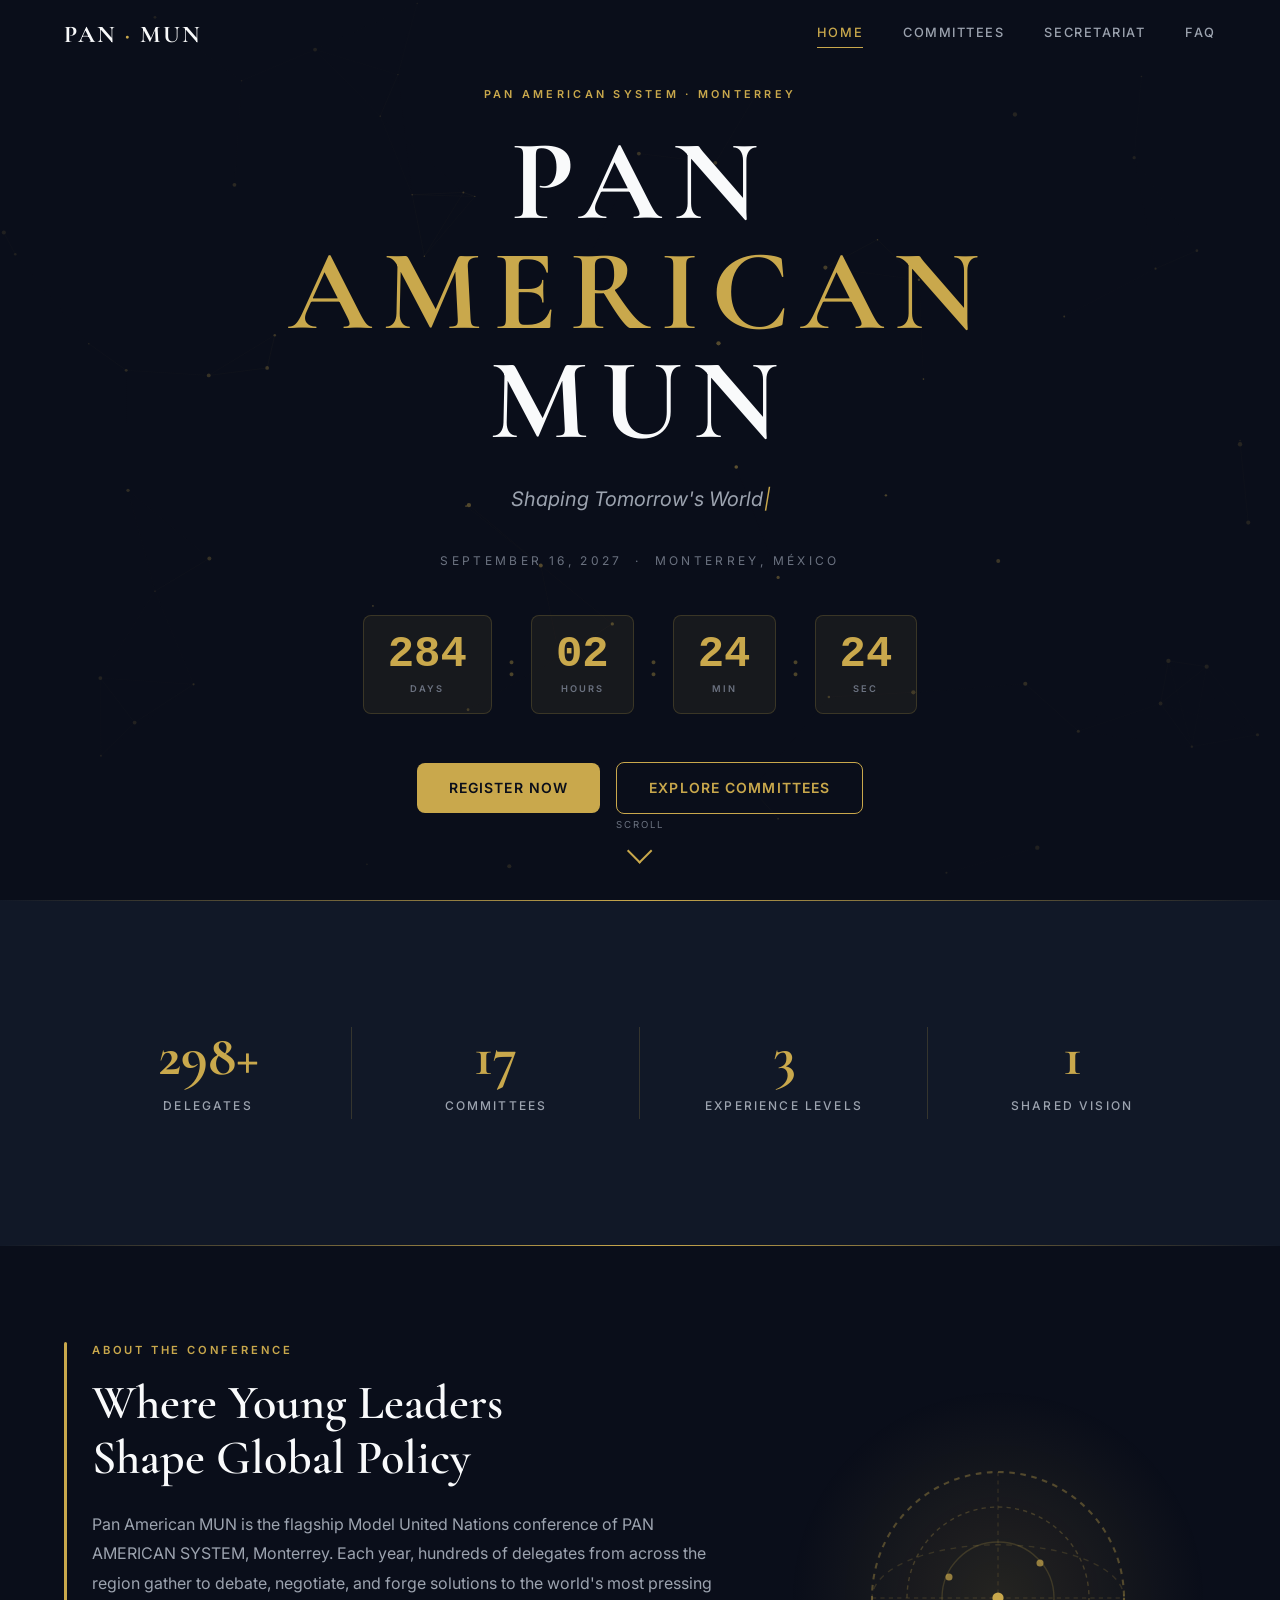
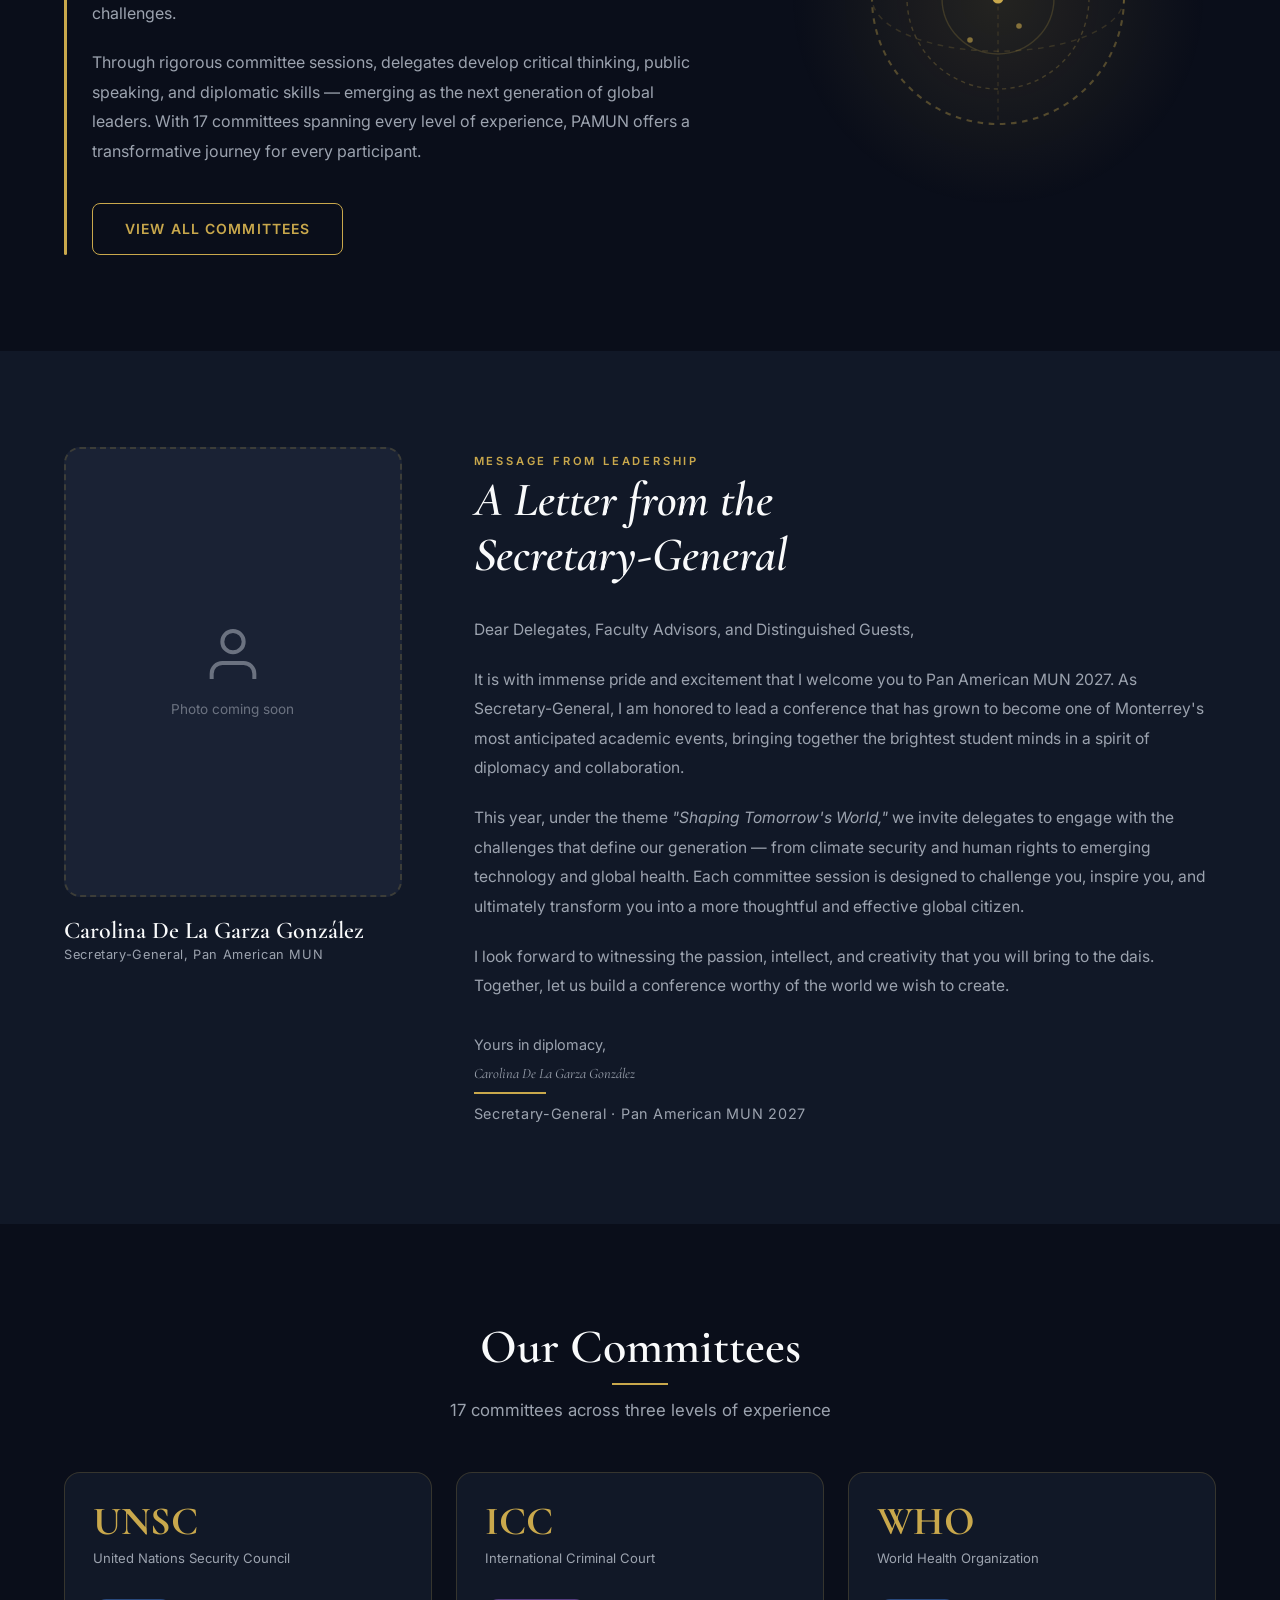
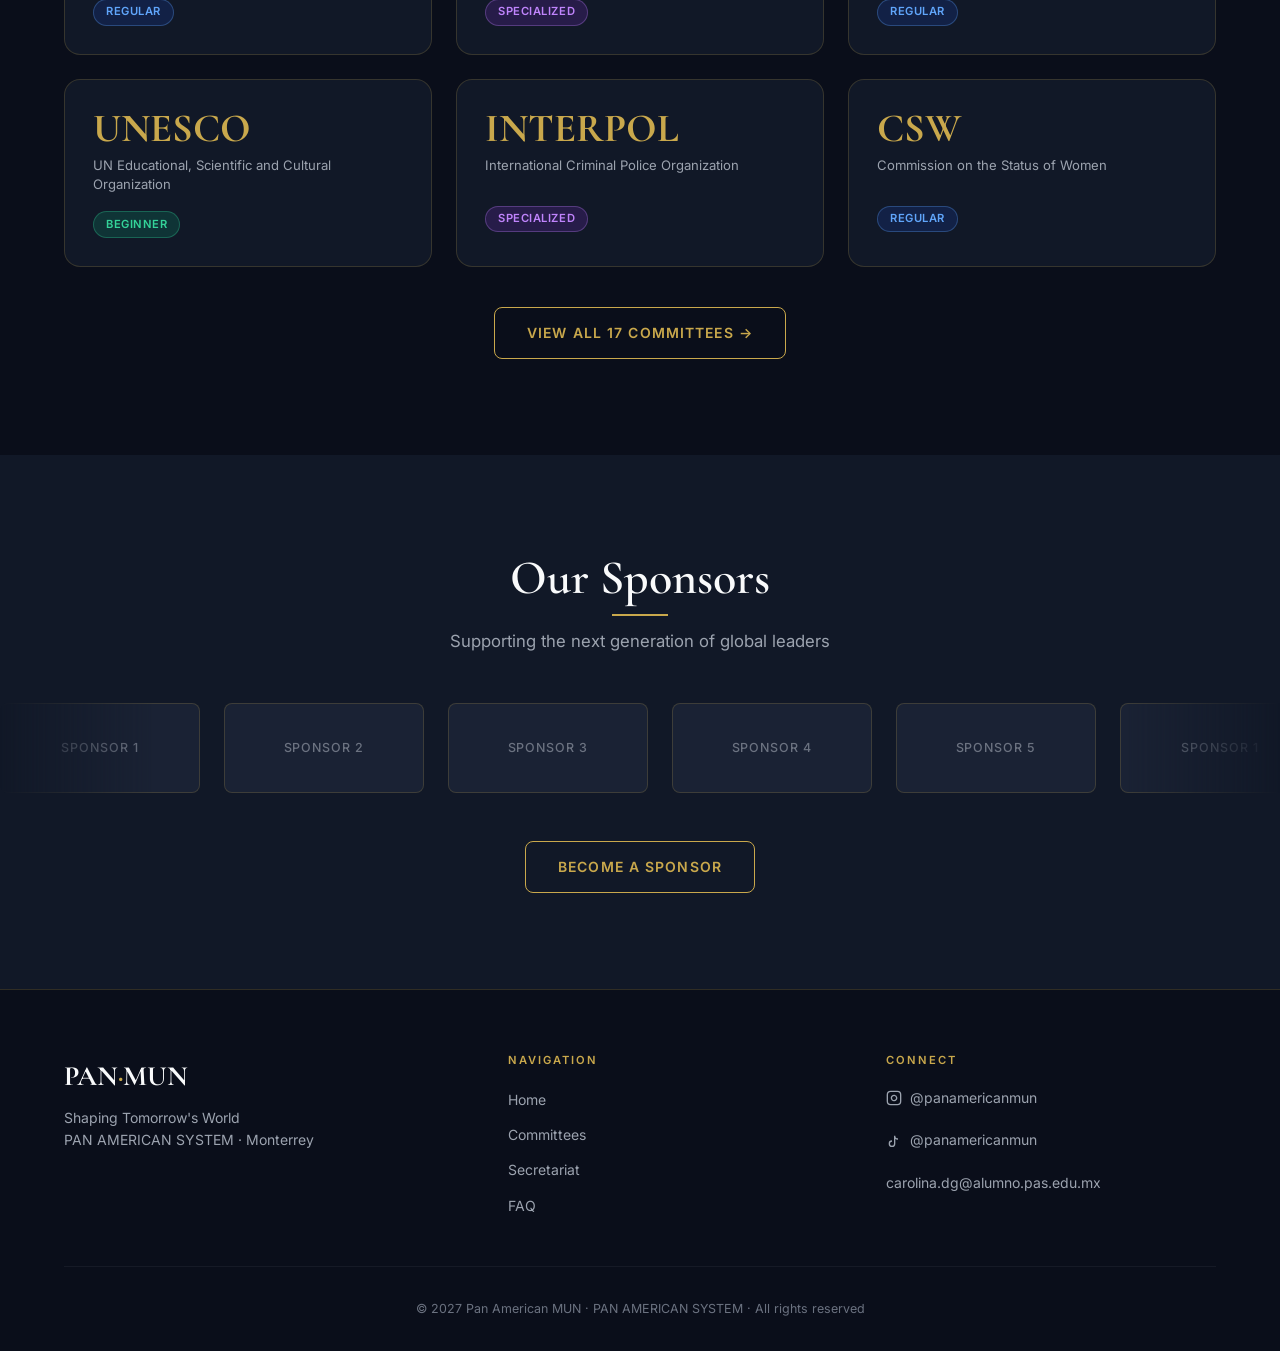
==== index.html @ 40493569 "chore: rebrand to PAN AMERICAN SYSTEM, update date to September 16 2027 - Replace all "Universidad P" ====
<!DOCTYPE html>
<html lang="en">
<head>
  <meta charset="UTF-8" />
  <meta name="viewport" content="width=device-width, initial-scale=1.0" />
  <title>Pan American MUN 2027 — Shaping Tomorrow's World</title>
  <meta name="description" content="Pan American MUN — the premier Model United Nations conference at PAN AMERICAN SYSTEM, Monterrey. September 2027." />
  <meta property="og:title" content="Pan American MUN 2027 — Shaping Tomorrow's World" />
  <meta property="og:description" content="The premier Model United Nations conference at PAN AMERICAN SYSTEM, Monterrey. September 2027." />
  <meta property="og:image" content="img/carolina.jpg" />
  <meta property="og:type" content="website" />
  <link rel="stylesheet" href="css/styles.css" />
  <link rel="stylesheet" href="https://unpkg.com/aos@2.3.4/dist/aos.css" />
</head>
<body>

  <!-- ═══ NAVBAR ═══ -->
  <nav class="navbar">
    <div class="container">
      <a href="index.html" class="nav-logo">PAN<span class="dot">·</span>MUN</a>
      <div class="nav-links">
        <a href="index.html" class="active">Home</a>
        <a href="committees.html">Committees</a>
        <a href="secretariat.html">Secretariat</a>
        <a href="faq.html">FAQ</a>
      </div>
      <div class="nav-hamburger" id="hamburger">
        <span></span><span></span><span></span>
      </div>
    </div>
  </nav>
  <div class="nav-overlay" id="nav-overlay">
    <a href="index.html" class="active">Home</a>
    <a href="committees.html">Committees</a>
    <a href="secretariat.html">Secretariat</a>
    <a href="faq.html">FAQ</a>
  </div>

  <!-- ═══ HERO ═══ -->
  <section class="hero">
    <canvas id="hero-canvas"></canvas>
    <div class="hero-overlay"></div>
    <div class="hero-content">
      <p class="hero-label">PAN AMERICAN SYSTEM · Monterrey</p>
      <h1 class="hero-title">Pan <span class="gold">American</span><br>MUN</h1>
      <p class="hero-subtitle"><span id="hero-typewriter"></span></p>
      <p class="hero-date">September 16, 2027 &nbsp;·&nbsp; Monterrey, México</p>
      <div class="countdown">
        <div class="countdown-unit">
          <span class="countdown-num" id="cd-days">---</span>
          <span class="countdown-lbl">Days</span>
        </div>
        <span class="countdown-sep">:</span>
        <div class="countdown-unit">
          <span class="countdown-num" id="cd-hours">--</span>
          <span class="countdown-lbl">Hours</span>
        </div>
        <span class="countdown-sep">:</span>
        <div class="countdown-unit">
          <span class="countdown-num" id="cd-mins">--</span>
          <span class="countdown-lbl">Min</span>
        </div>
        <span class="countdown-sep">:</span>
        <div class="countdown-unit">
          <span class="countdown-num" id="cd-secs">--</span>
          <span class="countdown-lbl">Sec</span>
        </div>
      </div>
      <div class="hero-ctas">
        <a href="#" class="btn btn-gold">Register Now</a>
        <a href="committees.html" class="btn btn-outline">Explore Committees</a>
      </div>
    </div>
    <div class="hero-scroll">
      <span>Scroll</span>
      <div class="scroll-chevron"></div>
    </div>
  </section>

  <!-- ═══ STATS ═══ -->
  <section class="stats">
    <div class="container">
      <div class="stats-grid">
        <div class="stat-item" data-aos="fade-up">
          <span class="stat-num" data-count="300" data-suffix="+">0+</span>
          <span class="stat-lbl">Delegates</span>
        </div>
        <div class="stat-item" data-aos="fade-up" data-aos-delay="100">
          <span class="stat-num" data-count="17">0</span>
          <span class="stat-lbl">Committees</span>
        </div>
        <div class="stat-item" data-aos="fade-up" data-aos-delay="200">
          <span class="stat-num" data-count="3">0</span>
          <span class="stat-lbl">Experience Levels</span>
        </div>
        <div class="stat-item" data-aos="fade-up" data-aos-delay="300">
          <span class="stat-num" data-count="1">0</span>
          <span class="stat-lbl">Shared Vision</span>
        </div>
      </div>
    </div>
  </section>

  <!-- ═══ ABOUT ═══ -->
  <section class="about">
    <div class="container">
      <div class="about-grid">
        <div class="about-text-wrap" data-aos="fade-right">
          <div class="about-accent"></div>
          <div class="about-text">
            <span class="label-gold">About the Conference</span>
            <h2>Where Young Leaders<br>Shape Global Policy</h2>
            <p>Pan American MUN is the flagship Model United Nations conference of PAN AMERICAN SYSTEM, Monterrey. Each year, hundreds of delegates from across the region gather to debate, negotiate, and forge solutions to the world's most pressing challenges.</p>
            <p>Through rigorous committee sessions, delegates develop critical thinking, public speaking, and diplomatic skills — emerging as the next generation of global leaders. With 17 committees spanning every level of experience, PAMUN offers a transformative journey for every participant.</p>
            <a href="committees.html" class="btn btn-outline mt-4">View All Committees</a>
          </div>
        </div>
        <div class="about-graphic" data-aos="fade-left">
          <div class="globe-wrap">
            <div class="globe-glow"></div>
            <svg viewBox="0 0 200 200" fill="none" xmlns="http://www.w3.org/2000/svg" width="280" height="280">
              <circle cx="100" cy="100" r="90" stroke="rgba(201,168,76,0.35)" stroke-width="1.5" stroke-dasharray="4 4"/>
              <circle cx="100" cy="100" r="65" stroke="rgba(201,168,76,0.25)" stroke-width="1" stroke-dasharray="3 3"/>
              <circle cx="100" cy="100" r="40" stroke="rgba(201,168,76,0.2)"  stroke-width="1"/>
              <ellipse cx="100" cy="100" rx="90" ry="38" stroke="rgba(201,168,76,0.18)" stroke-width="1" stroke-dasharray="4 4"/>
              <line x1="10" y1="100" x2="190" y2="100" stroke="rgba(201,168,76,0.15)" stroke-width="1" stroke-dasharray="3 3"/>
              <line x1="100" y1="10" x2="100" y2="190" stroke="rgba(201,168,76,0.15)" stroke-width="1" stroke-dasharray="3 3"/>
              <circle cx="100" cy="100" r="4" fill="#C9A84C"/>
              <circle cx="65"  cy="85"  r="2.5" fill="rgba(201,168,76,0.7)"/>
              <circle cx="130" cy="75"  r="2.5" fill="rgba(201,168,76,0.7)"/>
              <circle cx="115" cy="120" r="2"   fill="rgba(201,168,76,0.6)"/>
              <circle cx="80"  cy="130" r="2"   fill="rgba(201,168,76,0.6)"/>
            </svg>
          </div>
        </div>
      </div>
    </div>
  </section>

  <!-- ═══ SG LETTER ═══ -->
  <section class="sg-letter">
    <div class="container">
      <div class="sg-letter-grid">
        <div data-aos="fade-right">
          <img src="img/carolina.jpg" alt="Carolina De La Garza González — Secretary-General" class="sg-photo" onerror="this.outerHTML='<div class=\'sg-photo-placeholder\'><svg width=\'64\' height=\'64\' viewBox=\'0 0 24 24\' fill=\'none\' stroke=\'currentColor\' stroke-width=\'1.5\'><path d=\'M20 21v-2a4 4 0 0 0-4-4H8a4 4 0 0 0-4 4v2\'/><circle cx=\'12\' cy=\'7\' r=\'4\'/></svg><span>Photo coming soon</span></div>'">
          <h3 class="sg-name">Carolina De La Garza González</h3>
          <p class="sg-title-lbl">Secretary-General, Pan American MUN</p>
        </div>
        <div data-aos="fade-left" data-aos-delay="100">
          <span class="label-gold">Message from Leadership</span>
          <h2 class="sg-letter-content" style="font-style:italic;margin-bottom:2rem;">A Letter from the<br>Secretary-General</h2>
          <p class="sg-letter-text">Dear Delegates, Faculty Advisors, and Distinguished Guests,</p>
          <p class="sg-letter-text">It is with immense pride and excitement that I welcome you to Pan American MUN 2027. As Secretary-General, I am honored to lead a conference that has grown to become one of Monterrey's most anticipated academic events, bringing together the brightest student minds in a spirit of diplomacy and collaboration.</p>
          <p class="sg-letter-text">This year, under the theme <em>"Shaping Tomorrow's World,"</em> we invite delegates to engage with the challenges that define our generation — from climate security and human rights to emerging technology and global health. Each committee session is designed to challenge you, inspire you, and ultimately transform you into a more thoughtful and effective global citizen.</p>
          <p class="sg-letter-text">I look forward to witnessing the passion, intellect, and creativity that you will bring to the dais. Together, let us build a conference worthy of the world we wish to create.</p>
          <div class="sg-closing">
            <p>Yours in diplomacy,</p>
            <p class="sg-signature">Carolina De La Garza González</p>
            <div class="sg-sig-line"></div>
            <p class="sg-title-lbl" style="margin-top:0.5rem;">Secretary-General · Pan American MUN 2027</p>
          </div>
        </div>
      </div>
    </div>
  </section>

  <!-- ═══ COMMITTEES PREVIEW ═══ -->
  <section class="committees-preview">
    <div class="container">
      <h2 class="section-title" data-aos="fade-up"><span>Our Committees</span></h2>
      <p class="section-subtitle" data-aos="fade-up" data-aos-delay="80">17 committees across three levels of experience</p>
      <div class="committees-grid">
        <div class="committee-card" data-aos="fade-up" data-aos-delay="0">
          <div class="acronym">UNSC</div>
          <div class="full-name">United Nations Security Council</div>
          <span class="badge badge-regular">Regular</span>
        </div>
        <div class="committee-card" data-aos="fade-up" data-aos-delay="80">
          <div class="acronym">ICC</div>
          <div class="full-name">International Criminal Court</div>
          <span class="badge badge-specialized">Specialized</span>
        </div>
        <div class="committee-card" data-aos="fade-up" data-aos-delay="160">
          <div class="acronym">WHO</div>
          <div class="full-name">World Health Organization</div>
          <span class="badge badge-regular">Regular</span>
        </div>
        <div class="committee-card" data-aos="fade-up" data-aos-delay="240">
          <div class="acronym">UNESCO</div>
          <div class="full-name">UN Educational, Scientific and Cultural Organization</div>
          <span class="badge badge-beginner">Beginner</span>
        </div>
        <div class="committee-card" data-aos="fade-up" data-aos-delay="320">
          <div class="acronym">INTERPOL</div>
          <div class="full-name">International Criminal Police Organization</div>
          <span class="badge badge-specialized">Specialized</span>
        </div>
        <div class="committee-card" data-aos="fade-up" data-aos-delay="400">
          <div class="acronym">CSW</div>
          <div class="full-name">Commission on the Status of Women</div>
          <span class="badge badge-regular">Regular</span>
        </div>
      </div>
      <div class="text-center" data-aos="fade-up">
        <a href="committees.html" class="btn btn-outline">View All 17 Committees →</a>
      </div>
    </div>
  </section>

  <!-- ═══ SPONSORS ═══ -->
  <section class="sponsors">
    <div class="container">
      <h2 class="section-title" data-aos="fade-up"><span>Our Sponsors</span></h2>
      <p class="section-subtitle" data-aos="fade-up" data-aos-delay="80">Supporting the next generation of global leaders</p>
    </div>
    <div class="marquee-outer">
      <div class="marquee-track">
        <div class="sponsor-block">Sponsor 1</div>
        <div class="sponsor-block">Sponsor 2</div>
        <div class="sponsor-block">Sponsor 3</div>
        <div class="sponsor-block">Sponsor 4</div>
        <div class="sponsor-block">Sponsor 5</div>
        <!-- duplicate for seamless loop -->
        <div class="sponsor-block">Sponsor 1</div>
        <div class="sponsor-block">Sponsor 2</div>
        <div class="sponsor-block">Sponsor 3</div>
        <div class="sponsor-block">Sponsor 4</div>
        <div class="sponsor-block">Sponsor 5</div>
      </div>
    </div>
    <div class="container text-center" data-aos="fade-up">
      <a href="mailto:carolina.dg@alumno.pas.edu.mx" class="btn btn-outline">Become a Sponsor</a>
    </div>
  </section>

  <!-- ═══ FOOTER ═══ -->
  <footer class="footer">
    <div class="container">
      <div class="footer-grid">
        <div>
          <div class="footer-logo">PAN<span class="dot">·</span>MUN</div>
          <p class="footer-tagline">Shaping Tomorrow's World<br>PAN AMERICAN SYSTEM · Monterrey</p>
        </div>
        <div class="footer-col">
          <h4>Navigation</h4>
          <ul>
            <li><a href="index.html">Home</a></li>
            <li><a href="committees.html">Committees</a></li>
            <li><a href="secretariat.html">Secretariat</a></li>
            <li><a href="faq.html">FAQ</a></li>
          </ul>
        </div>
        <div class="footer-col">
          <h4>Connect</h4>
          <div class="footer-social-row">
            <a href="https://instagram.com/panamericanmun" target="_blank" rel="noopener">
              <svg width="16" height="16" viewBox="0 0 24 24" fill="none" stroke="currentColor" stroke-width="2"><rect x="2" y="2" width="20" height="20" rx="5"/><path d="M16 11.37A4 4 0 1 1 12.63 8 4 4 0 0 1 16 11.37z"/><line x1="17.5" y1="6.5" x2="17.51" y2="6.5"/></svg>
              @panamericanmun
            </a>
          </div>
          <div class="footer-social-row">
            <a href="https://tiktok.com/@panamericanmun" target="_blank" rel="noopener">
              <svg width="16" height="16" viewBox="0 0 24 24" fill="none" stroke="currentColor" stroke-width="2"><path d="M9 12a4 4 0 1 0 4 4V4a5 5 0 0 0 5 5"/></svg>
              @panamericanmun
            </a>
          </div>
          <p class="footer-email"><a href="mailto:carolina.dg@alumno.pas.edu.mx">carolina.dg@alumno.pas.edu.mx</a></p>
        </div>
      </div>
      <div class="footer-bottom">© 2027 Pan American MUN · PAN AMERICAN SYSTEM · All rights reserved</div>
    </div>
  </footer>

  <script src="https://unpkg.com/aos@2.3.4/dist/aos.js"></script>
  <script src="js/main.js"></script>
</body>
</html>
---- css/styles.css ----
/* =============================================
   css/styles.css — Pan American MUN
   ============================================= */

@import url('https://fonts.googleapis.com/css2?family=Cormorant+Garamond:ital,wght@0,300;0,400;0,600;0,700;1,400;1,600&family=Inter:wght@300;400;500;600;700&display=swap');

/* ── Custom Properties ── */
:root {
  color-scheme: dark;
  --bg-deep:     #0A0E1A;
  --bg-card:     #111827;
  --bg-elevated: #1A2234;
  --gold:        #C9A84C;
  --gold-light:  #E8C87A;
  --gold-dim:    rgba(201,168,76,0.12);
  --blue-un:     #1D4ED8;
  --text-1:      #F9FAFB;
  --text-2:      #9CA3AF;
  --text-3:      #6B7280;
  --border:      rgba(201,168,76,0.2);
  --border-strong: rgba(201,168,76,0.5);

  --font-display: 'Cormorant Garamond', Georgia, serif;
  --font-body:    'Inter', system-ui, sans-serif;

  --nav-height:   72px;
  --section-py:   96px;
  --container:    1200px;
  --radius:       8px;
  --radius-lg:    16px;
  --transition:   0.3s ease;
}

/* ── Reset ── */
*, *::before, *::after { box-sizing: border-box; margin: 0; padding: 0; }
html { scroll-behavior: smooth; }
body {
  background: var(--bg-deep);
  color: var(--text-1);
  font-family: var(--font-body);
  line-height: 1.6;
  overflow-x: hidden;
}
img { max-width: 100%; display: block; }
a { text-decoration: none; color: inherit; }
ul { list-style: none; }
button { cursor: pointer; border: none; background: none; font-family: inherit; }

/* ── Typography ── */
h1, h2, h3, h4 { font-family: var(--font-display); font-weight: 600; line-height: 1.15; }
h1 { font-size: clamp(2.5rem, 6vw, 5rem); }
h2 { font-size: clamp(2rem, 4vw, 3rem); }
h3 { font-size: clamp(1.2rem, 2.5vw, 1.6rem); }

/* ── Container ── */
.container { max-width: var(--container); margin: 0 auto; padding: 0 24px; }

/* ── Label ── */
.label-gold {
  font-family: var(--font-body);
  font-size: 0.7rem;
  font-weight: 600;
  letter-spacing: 0.25em;
  text-transform: uppercase;
  color: var(--gold);
}

/* ── Section heading ── */
.section-title { text-align: center; margin-bottom: 0.75rem; }
.section-title span { position: relative; display: inline-block; padding-bottom: 0.6rem; }
.section-title span::after {
  content: '';
  position: absolute;
  bottom: 0; left: 50%;
  transform: translateX(-50%);
  width: 56px; height: 2px;
  background: var(--gold);
}
.section-subtitle {
  text-align: center;
  color: var(--text-2);
  font-size: 1.05rem;
  margin-bottom: 3rem;
}

/* ── Buttons ── */
.btn {
  display: inline-flex;
  align-items: center;
  gap: 0.5rem;
  padding: 0.875rem 2rem;
  border-radius: var(--radius);
  font-family: var(--font-body);
  font-size: 0.875rem;
  font-weight: 600;
  letter-spacing: 0.08em;
  text-transform: uppercase;
  transition: var(--transition);
}
.btn-gold { background: var(--gold); color: var(--bg-deep); }
.btn-gold:hover {
  background: var(--gold-light);
  transform: translateY(-2px);
  box-shadow: 0 8px 28px rgba(201,168,76,0.35);
}
.btn-outline { border: 1px solid var(--gold); color: var(--gold); }
.btn-outline:hover { background: var(--gold-dim); transform: translateY(-2px); }

/* ── Paper button (committee cards) ── */
.btn-paper {
  display: inline-flex;
  align-items: center;
  gap: 0.4rem;
  margin-top: 1.25rem;
  padding: 0.5rem 1rem;
  border: 1px solid var(--border);
  border-radius: var(--radius);
  font-size: 0.75rem;
  font-weight: 500;
  color: var(--text-2);
  letter-spacing: 0.05em;
  transition: var(--transition);
  position: relative;
}
.btn-paper:not([disabled]):hover { border-color: var(--gold); color: var(--gold); }
.btn-paper[disabled] { opacity: 0.45; cursor: not-allowed; }
.btn-paper[disabled]:hover::after {
  content: 'Coming soon — check back later';
  position: absolute;
  bottom: calc(100% + 8px);
  left: 50%;
  transform: translateX(-50%);
  background: var(--bg-elevated);
  border: 1px solid var(--border);
  padding: 0.3rem 0.7rem;
  border-radius: 4px;
  font-size: 0.7rem;
  white-space: nowrap;
  color: var(--text-2);
  pointer-events: none;
  z-index: 10;
}

/* ── Badges ── */
.badge {
  display: inline-block;
  padding: 0.2rem 0.75rem;
  border-radius: 20px;
  font-size: 0.7rem;
  font-weight: 600;
  letter-spacing: 0.05em;
  text-transform: uppercase;
}
.badge-regular    { background: rgba(29,78,216,0.18); color: #60A5FA; border: 1px solid rgba(96,165,250,0.3); }
.badge-specialized{ background: rgba(147,51,234,0.18); color: #C084FC; border: 1px solid rgba(192,132,252,0.3); }
.badge-beginner   { background: rgba(16,185,129,0.18); color: #34D399; border: 1px solid rgba(52,211,153,0.3); }

/* =========================================
   NAVBAR
   ========================================= */
.navbar {
  position: fixed; top: 0; left: 0; right: 0;
  z-index: 1000; height: var(--nav-height);
  display: flex; align-items: center;
  border-bottom: 1px solid transparent;
  transition: background 0.45s ease, backdrop-filter 0.45s ease, border-bottom-color 0.45s ease;
}
.navbar.scrolled {
  background: rgba(10,14,26,0.92);
  backdrop-filter: blur(14px);
  -webkit-backdrop-filter: blur(14px);
  border-bottom-color: var(--border);
}
.navbar .container {
  display: flex;
  align-items: center;
  justify-content: space-between;
  width: 100%;
}
.nav-logo {
  display: flex; align-items: center; gap: 0.5rem;
  font-family: var(--font-display);
  font-size: 1.5rem; font-weight: 700; letter-spacing: 0.08em;
}
.nav-logo .dot { color: var(--gold); }
.nav-links { display: flex; align-items: center; gap: 2.5rem; }
.nav-links a {
  font-size: 0.8rem; font-weight: 500;
  letter-spacing: 0.12em; text-transform: uppercase;
  color: var(--text-2); transition: color var(--transition);
  position: relative; padding-bottom: 4px;
}
.nav-links a::after {
  content: ''; position: absolute;
  bottom: 0; left: 0; width: 0; height: 1px;
  background: var(--gold); transition: width var(--transition);
}
.nav-links a:hover { color: var(--text-1); }
.nav-links a:hover::after { width: 100%; }
.nav-links a.active { color: var(--gold); }
.nav-links a.active::after { width: 100%; background: var(--gold); }

/* hamburger */
.nav-hamburger {
  display: none; flex-direction: column; gap: 5px;
  width: 28px; cursor: pointer; z-index: 1100;
}
.nav-hamburger span { display: block; height: 2px; background: var(--text-1); border-radius: 2px; transition: var(--transition); }
.nav-hamburger.open span:nth-child(1) { transform: rotate(45deg) translate(5px, 5px); }
.nav-hamburger.open span:nth-child(2) { opacity: 0; }
.nav-hamburger.open span:nth-child(3) { transform: rotate(-45deg) translate(5px, -5px); }

/* mobile overlay */
.nav-overlay {
  display: none; position: fixed; inset: 0; z-index: 999;
  background: rgba(10,14,26,0.97);
  flex-direction: column; align-items: center; justify-content: center; gap: 2.5rem;
}
.nav-overlay.open { display: flex; }
.nav-overlay a {
  font-family: var(--font-display);
  font-size: 2.25rem; letter-spacing: 0.1em;
  color: var(--text-1); transition: color var(--transition);
}
.nav-overlay a:hover, .nav-overlay a.active { color: var(--gold); }

/* =========================================
   PAGE HERO (inner pages — shorter)
   ========================================= */
.page-hero {
  position: relative; height: 52vh; min-height: 320px;
  display: flex; align-items: center; justify-content: center; text-align: center;
  overflow: hidden;
}
.page-hero canvas { position: absolute; inset: 0; z-index: 0; width: 100%; height: 100%; }
.page-hero-overlay {
  position: absolute; inset: 0; z-index: 1;
  background: linear-gradient(to bottom, rgba(10,14,26,0.45) 0%, rgba(10,14,26,0.88) 100%);
}
.page-hero-content { position: relative; z-index: 2; }
.page-hero-content h1 { letter-spacing: 0.18em; text-transform: uppercase; margin-bottom: 1rem; }
.gold-line { width: 56px; height: 2px; background: var(--gold); margin: 0 auto 1rem; }
.page-hero-content .subtitle { color: var(--text-2); font-size: 1.05rem; max-width: 460px; margin: 0 auto; }

/* =========================================
   FOOTER
   ========================================= */
.footer {
  background: var(--bg-deep);
  border-top: 1px solid var(--border);
  padding: 4rem 0 2rem;
}
.footer-grid {
  display: grid; grid-template-columns: 1.2fr 1fr 1fr; gap: 3rem; margin-bottom: 3rem;
}
.footer-logo { font-family: var(--font-display); font-size: 1.75rem; font-weight: 700; margin-bottom: 0.5rem; }
.footer-logo .dot { color: var(--gold); }
.footer-tagline { color: var(--text-2); font-size: 0.875rem; line-height: 1.6; }
.footer-col h4 {
  font-family: var(--font-body); font-size: 0.7rem; font-weight: 600;
  letter-spacing: 0.18em; text-transform: uppercase; color: var(--gold); margin-bottom: 1.25rem;
}
.footer-col ul { display: flex; flex-direction: column; gap: 0.6rem; }
.footer-col a { color: var(--text-2); font-size: 0.875rem; transition: color var(--transition); }
.footer-col a:hover { color: var(--gold); }
.footer-social-row { display: flex; gap: 1rem; margin-bottom: 1.25rem; }
.footer-social-row a { display: flex; align-items: center; gap: 0.5rem; color: var(--text-2); font-size: 0.875rem; transition: color var(--transition); }
.footer-social-row a:hover { color: var(--gold); }
.footer-email { color: var(--text-2); font-size: 0.8rem; }
.footer-email a { color: var(--text-2); transition: color var(--transition); }
.footer-email a:hover { color: var(--gold); }
.footer-bottom {
  border-top: 1px solid rgba(255,255,255,0.05);
  padding-top: 2rem; text-align: center;
  color: var(--text-3); font-size: 0.78rem;
}

/* =========================================
   HERO (index.html only)
   ========================================= */
.hero {
  position: relative; height: 100vh; min-height: 640px;
  display: flex; align-items: center; justify-content: center; text-align: center;
  overflow: hidden;
}
#hero-canvas { position: absolute; inset: 0; z-index: 0; width: 100%; height: 100%; }
.hero-overlay {
  position: absolute; inset: 0; z-index: 1;
  background: radial-gradient(ellipse at center, rgba(10,14,26,0.25) 0%, rgba(10,14,26,0.82) 72%);
}
.hero-content { position: relative; z-index: 2; max-width: 820px; padding: 0 24px; }
.hero-label {
  font-size: 0.68rem; font-weight: 600; letter-spacing: 0.3em;
  text-transform: uppercase; color: var(--gold); margin-bottom: 1.5rem;
  opacity: 0; animation: fadeUp 0.7s ease 0.4s forwards;
}
.hero-title {
  font-family: var(--font-display);
  font-size: clamp(3.5rem, 9vw, 7.5rem);
  font-weight: 700; letter-spacing: 0.1em; text-transform: uppercase;
  line-height: 0.95; margin-bottom: 1.75rem;
  opacity: 0; animation: fadeUp 0.7s ease 0.65s forwards;
}
.hero-title .gold { color: var(--gold); }
.hero-subtitle {
  font-size: clamp(1rem, 2vw, 1.25rem);
  color: var(--text-2); font-style: italic; min-height: 2.2em;
  margin-bottom: 1.5rem;
  opacity: 0; animation: fadeUp 0.7s ease 0.9s forwards;
}
.hero-date {
  font-size: 0.75rem; letter-spacing: 0.28em; text-transform: uppercase;
  color: var(--text-3); margin-bottom: 2.75rem;
  opacity: 0; animation: fadeUp 0.7s ease 1.1s forwards;
}

/* countdown */
.countdown {
  display: flex; align-items: center; justify-content: center; gap: 1rem;
  margin-bottom: 3rem; flex-wrap: wrap;
  opacity: 0; animation: fadeUp 0.7s ease 1.3s forwards;
}
.countdown-unit {
  display: flex; flex-direction: column; align-items: center;
  background: rgba(201,168,76,0.07); border: 1px solid var(--border);
  border-radius: var(--radius); padding: 1rem 1.5rem; min-width: 85px;
}
.countdown-num {
  font-family: 'Courier New', monospace;
  font-size: clamp(2rem, 4vw, 2.75rem); font-weight: 700;
  color: var(--gold); line-height: 1;
}
.countdown-lbl {
  font-size: 0.58rem; font-weight: 600; letter-spacing: 0.22em;
  text-transform: uppercase; color: var(--text-3); margin-top: 0.4rem;
}
.countdown-sep { font-size: 2rem; color: var(--gold); opacity: 0.35; }
.hero-ctas {
  display: flex; align-items: center; justify-content: center;
  gap: 1rem; flex-wrap: wrap;
  opacity: 0; animation: fadeUp 0.7s ease 1.55s forwards;
}

/* scroll indicator */
.hero-scroll {
  position: absolute; bottom: 2.5rem; left: 50%;
  transform: translateX(-50%); z-index: 2;
  display: flex; flex-direction: column; align-items: center; gap: 0.6rem;
  opacity: 0; animation: fadeIn 0.7s ease 2.2s forwards;
}
.hero-scroll span { font-size: 0.6rem; letter-spacing: 0.22em; text-transform: uppercase; color: var(--text-3); }
.scroll-chevron {
  width: 18px; height: 18px;
  border-right: 2px solid var(--gold); border-bottom: 2px solid var(--gold);
  transform: rotate(45deg); animation: bounce 1.6s ease infinite;
}

/* =========================================
   STATS
   ========================================= */
.stats {
  padding: var(--section-py) 0; background: var(--bg-card); position: relative;
}
.stats::before, .stats::after {
  content: ''; position: absolute; left: 0; right: 0; height: 1px;
  background: linear-gradient(to right, transparent, var(--gold), transparent);
}
.stats::before { top: 0; } .stats::after { bottom: 0; }
.stats-grid { display: grid; grid-template-columns: repeat(4,1fr); }
.stat-item { text-align: center; padding: 2rem 1rem; position: relative; }
.stat-item:not(:last-child)::after {
  content: ''; position: absolute; right: 0; top: 20%; bottom: 20%;
  width: 1px; background: var(--border);
}
.stat-num {
  font-family: var(--font-display);
  font-size: clamp(2.5rem, 4.5vw, 4.25rem);
  font-weight: 700; color: var(--gold); line-height: 1;
  display: block; margin-bottom: 0.4rem;
}
.stat-lbl {
  font-size: 0.75rem; font-weight: 500; letter-spacing: 0.18em;
  text-transform: uppercase; color: var(--text-2);
}

/* =========================================
   ABOUT
   ========================================= */
.about { padding: var(--section-py) 0; }
.about-grid { display: grid; grid-template-columns: 3fr 2fr; gap: 4rem; align-items: center; }
.about-text-wrap { position: relative; padding-left: 1.75rem; }
.about-accent {
  position: absolute; left: 0; top: 0; bottom: 0;
  width: 3px; background: var(--gold); border-radius: 2px;
}
.about-text .label-gold { display: block; margin-bottom: 1rem; }
.about-text h2 { margin-bottom: 1.5rem; }
.about-text p { color: var(--text-2); margin-bottom: 1.25rem; line-height: 1.85; font-size: 1rem; }
.about-graphic { display: flex; align-items: center; justify-content: center; }
.globe-wrap { position: relative; width: 280px; height: 280px; }
.globe-glow {
  position: absolute; inset: -25%;
  background: radial-gradient(circle, rgba(201,168,76,0.14) 0%, transparent 70%);
  border-radius: 50%; animation: pulseGlow 3s ease-in-out infinite;
}
.globe-wrap svg { position: relative; z-index: 1; }

/* =========================================
   SG LETTER
   ========================================= */
.sg-letter { padding: var(--section-py) 0; background: var(--bg-card); }
.sg-letter-grid { display: grid; grid-template-columns: 1fr 2.2fr; gap: 4.5rem; align-items: start; }
.sg-photo {
  width: 100%; aspect-ratio: 3/4; object-fit: cover; object-position: top;
  border-radius: var(--radius-lg); border: 2px solid var(--border);
  box-shadow: 0 0 60px rgba(201,168,76,0.15);
}
.sg-photo-placeholder {
  width: 100%; aspect-ratio: 3/4; background: var(--bg-elevated);
  border-radius: var(--radius-lg); border: 2px dashed var(--border);
  display: flex; flex-direction: column; align-items: center;
  justify-content: center; gap: 0.75rem; color: var(--text-3); font-size: 0.85rem;
}
.sg-name { font-family: var(--font-display); font-size: 1.5rem; margin-top: 1.25rem; }
.sg-title-lbl { color: var(--text-2); font-size: 0.8rem; letter-spacing: 0.05em; }
.sg-letter-content .label-gold { display: block; margin-bottom: 0.75rem; }
.sg-letter-content h2 { font-style: italic; margin-bottom: 2rem; }
.sg-letter-text { color: var(--text-2); line-height: 1.9; margin-bottom: 1.25rem; font-size: 0.975rem; }
.sg-closing { margin-top: 2rem; }
.sg-closing p { color: var(--text-2); margin-bottom: 0.2rem; font-size: 0.9rem; }
.sg-signature { font-family: var(--font-display); font-size: 1.75rem; font-style: italic; color: var(--text-1); margin: 0.4rem 0; }
.sg-sig-line { width: 72px; height: 2px; background: var(--gold); margin-top: 0.4rem; }

/* =========================================
   COMMITTEES PREVIEW (index)
   ========================================= */
.committees-preview { padding: var(--section-py) 0; }
.committees-grid {
  display: grid; grid-template-columns: repeat(3,1fr); gap: 1.5rem; margin-bottom: 2.5rem;
}
.committee-card {
  background: var(--bg-card); border: 1px solid var(--border);
  border-radius: var(--radius-lg); padding: 1.75rem;
  transition: transform var(--transition), border-color var(--transition), box-shadow var(--transition);
}
.committee-card:hover {
  transform: translateY(-5px); border-color: var(--border-strong);
  box-shadow: 0 12px 40px rgba(201,168,76,0.14);
}
.committee-card .acronym {
  font-family: var(--font-display);
  font-size: 2.5rem; font-weight: 700; color: var(--gold); line-height: 1; margin-bottom: 0.5rem;
}
.committee-card .full-name {
  font-size: 0.82rem; color: var(--text-2); line-height: 1.45; margin-bottom: 1rem; min-height: 2.5em;
}

/* =========================================
   SPONSORS
   ========================================= */
.sponsors { padding: var(--section-py) 0; background: var(--bg-card); }
.marquee-outer {
  overflow: hidden; margin: 2.25rem 0 3rem; position: relative;
  -webkit-mask-image: linear-gradient(to right, transparent, black 12%, black 88%, transparent);
  mask-image: linear-gradient(to right, transparent, black 12%, black 88%, transparent);
}
.marquee-track {
  display: flex; gap: 1.5rem; width: max-content;
  animation: marquee 22s linear infinite;
}
.marquee-track:hover { animation-play-state: paused; }
.sponsor-block {
  flex-shrink: 0; width: 200px; height: 90px;
  background: var(--bg-elevated); border: 1px solid var(--border); border-radius: var(--radius);
  display: flex; align-items: center; justify-content: center;
  font-size: 0.78rem; font-weight: 500; letter-spacing: 0.08em;
  text-transform: uppercase; color: var(--text-3);
  transition: border-color var(--transition), color var(--transition);
}
.sponsor-block:hover { border-color: var(--gold); color: var(--gold-light); }

/* =========================================
   COMMITTEES PAGE (full)
   ========================================= */
.committees-section { padding: var(--section-py) 0; }
.filter-tabs {
  display: flex; align-items: center; justify-content: center;
  gap: 0.75rem; margin-bottom: 3rem; flex-wrap: wrap;
}
.filter-tab {
  padding: 0.6rem 1.5rem; border-radius: 20px;
  font-size: 0.78rem; font-weight: 600; letter-spacing: 0.1em;
  text-transform: uppercase; border: 1px solid var(--border);
  color: var(--text-2); transition: var(--transition); cursor: pointer;
  background: transparent;
}
.filter-tab:hover { border-color: var(--gold); color: var(--gold); }
.filter-tab.active { background: var(--gold); color: var(--bg-deep); border-color: var(--gold); }
.committees-full-grid {
  display: grid; grid-template-columns: repeat(3,1fr); gap: 1.5rem;
}
.committee-card-full {
  background: var(--bg-card); border: 1px solid var(--border);
  border-radius: var(--radius-lg); padding: 1.75rem; position: relative; overflow: hidden;
  transition: transform var(--transition), border-color var(--transition), box-shadow var(--transition);
}
.committee-card-full::before {
  content: ''; position: absolute; top: 0; left: 0; right: 0; height: 3px;
  background: var(--gold);
}
.committee-card-full:hover {
  transform: translateY(-5px); border-color: var(--border-strong);
  box-shadow: 0 12px 40px rgba(201,168,76,0.14);
}
.committee-card-full .acronym {
  font-family: var(--font-display); font-size: 2.25rem; font-weight: 700;
  color: var(--gold); line-height: 1; margin-bottom: 0.5rem;
}
.committee-card-full .full-name {
  font-size: 0.82rem; color: var(--text-2); line-height: 1.45; margin-bottom: 1rem; min-height: 2.5em;
}

/* =========================================
   SECRETARIAT PAGE
   ========================================= */
.sg-featured { padding: var(--section-py) 0 calc(var(--section-py) * 0.5); }
.sg-featured-grid { display: grid; grid-template-columns: 1fr 2fr; gap: 4rem; align-items: start; }
.sg-feat-photo {
  width: 100%; aspect-ratio: 3/4; object-fit: cover; object-position: top;
  border-radius: var(--radius-lg); border: 2px solid var(--border);
  box-shadow: 0 0 60px rgba(201,168,76,0.18);
}
.sg-feat-role { color: var(--gold); font-size: 0.78rem; font-weight: 600; letter-spacing: 0.18em; text-transform: uppercase; margin-bottom: 1rem; display: block; }
.sg-feat-name { font-family: var(--font-display); font-size: clamp(2rem,4vw,3rem); margin-bottom: 0.5rem; }
.sg-feat-title { color: var(--text-2); font-size: 0.9rem; letter-spacing: 0.05em; margin-bottom: 2rem; }
.sg-feat-text { color: var(--text-2); line-height: 1.85; font-size: 0.975rem; margin-bottom: 1.25rem; }
.sg-feat-email a { color: var(--gold); font-size: 0.875rem; transition: color var(--transition); }
.sg-feat-email a:hover { color: var(--gold-light); }
.team-section { background: var(--bg-card); padding: var(--section-py) 0; }
.team-grid { display: grid; grid-template-columns: repeat(3,1fr); gap: 2rem; }
.team-card {
  background: var(--bg-card); border: 1px solid var(--border);
  border-radius: var(--radius-lg); padding: 2rem 1.5rem; text-align: center;
  transition: border-color var(--transition), transform var(--transition);
}
.team-card:hover { border-color: var(--gold); transform: translateY(-4px); }
.team-avatar {
  width: 96px; height: 96px; border-radius: 50%;
  background: var(--bg-elevated); border: 2px solid var(--border);
  margin: 0 auto 1.25rem; overflow: hidden;
  display: flex; align-items: center; justify-content: center;
}
.team-avatar svg { width: 56px; height: 56px; color: var(--text-3); }
.team-name { font-family: var(--font-display); font-size: 1.2rem; font-style: italic; margin-bottom: 0.3rem; }
.team-role { font-size: 0.75rem; font-weight: 600; letter-spacing: 0.12em; text-transform: uppercase; color: var(--text-2); }
.tba-note {
  text-align: center; color: var(--text-3); font-size: 0.875rem; font-style: italic;
  margin-top: 2.5rem; padding: 1.25rem;
  border: 1px dashed rgba(201,168,76,0.2); border-radius: var(--radius);
}

/* =========================================
   FAQ PAGE
   ========================================= */
.faq-section { padding: var(--section-py) 0; }
.faq-list { max-width: 780px; margin: 0 auto; }
.faq-item { border-bottom: 1px solid rgba(255,255,255,0.06); transition: padding-left 0.3s ease; }
.faq-item.open { border-left: 2px solid var(--gold); padding-left: 1.25rem; }
.faq-q {
  display: flex; align-items: center; justify-content: space-between;
  padding: 1.5rem 0; cursor: pointer; gap: 1rem;
}
.faq-q h3 { font-family: var(--font-body); font-size: 0.95rem; font-weight: 500; flex: 1; }
.faq-item.open .faq-q h3 { color: var(--gold); }
.faq-chevron {
  width: 20px; height: 20px; flex-shrink: 0;
  color: var(--gold); transition: transform 0.35s ease;
}
.faq-item.open .faq-chevron { transform: rotate(180deg); }
.faq-answer {
  max-height: 0; overflow: hidden;
  transition: max-height 0.4s ease;
}
.faq-item.open .faq-answer { max-height: 640px; }
.faq-answer p { padding-bottom: 1.5rem; color: var(--text-2); line-height: 1.85; font-size: 0.9rem; }
.contact-block { padding: 5rem 0 var(--section-py); text-align: center; }
.contact-block h2 { margin-bottom: 1rem; }
.contact-block p { color: var(--text-2); margin-bottom: 2.5rem; font-size: 1rem; }
.contact-links { display: flex; align-items: center; justify-content: center; gap: 1rem; flex-wrap: wrap; }

/* =========================================
   KEYFRAMES
   ========================================= */
@keyframes fadeUp  { from { opacity:0; transform:translateY(22px); } to { opacity:1; transform:translateY(0); } }
@keyframes fadeIn  { from { opacity:0; } to { opacity:1; } }
@keyframes bounce  { 0%,100%{transform:rotate(45deg) translateY(0);} 50%{transform:rotate(45deg) translateY(7px);} }
@keyframes marquee { from{transform:translateX(0);} to{transform:translateX(-50%);} }
@keyframes pulseGlow { 0%,100%{opacity:.6;transform:scale(1);} 50%{opacity:1;transform:scale(1.06);} }

/* =========================================
   RESPONSIVE
   ========================================= */
@media (max-width: 1024px) {
  .about-grid { grid-template-columns: 1fr; }
  .about-graphic { display: none; }
  .sg-letter-grid { grid-template-columns: 1fr; }
  .sg-photo, .sg-photo-placeholder { max-width: 300px; margin: 0 auto; }
  .sg-featured-grid { grid-template-columns: 1fr; }
  .sg-feat-photo { max-width: 320px; }
  .committees-grid { grid-template-columns: repeat(2,1fr); }
  .committees-full-grid { grid-template-columns: repeat(2,1fr); }
  .footer-grid { grid-template-columns: 1fr 1fr; }
  .team-grid { grid-template-columns: repeat(2,1fr); }
  .stats-grid { grid-template-columns: repeat(2,1fr); }
}
@media (max-width: 768px) {
  :root { --section-py: 64px; --nav-height: 60px; }
  .nav-links { display: none; }
  .nav-hamburger { display: flex; }
  .committees-grid { grid-template-columns: 1fr; }
  .committees-full-grid { grid-template-columns: 1fr; }
  .countdown { gap: 0.6rem; }
  .countdown-unit { min-width: 62px; padding: 0.75rem 1rem; }
  .countdown-num { font-size: 1.75rem; }
  .countdown-sep { display: none; }
  .footer-grid { grid-template-columns: 1fr; gap: 2rem; }
  .stat-item:not(:last-child)::after { display: none; }
  .team-grid { grid-template-columns: repeat(2,1fr); }
}
@media (max-width: 480px) {
  .hero-title { font-size: 2.75rem; }
  .stats-grid { grid-template-columns: repeat(2,1fr); }
  .team-grid { grid-template-columns: 1fr; }
}

/* ── Accessibility ── */
section[id] { scroll-margin-top: var(--nav-height); }

a:focus-visible, button:focus-visible, .filter-tab:focus-visible, .faq-q:focus-visible {
  outline: 2px solid var(--gold); outline-offset: 3px; border-radius: 2px;
}

@media (prefers-reduced-motion: reduce) {
  *, *::before, *::after {
    animation-duration: 0.01ms !important;
    animation-iteration-count: 1 !important;
    transition-duration: 0.01ms !important;
  }
}

/* utility */
.text-center { text-align: center; }
.mt-4 { margin-top: 1rem; }
section { position: relative; }
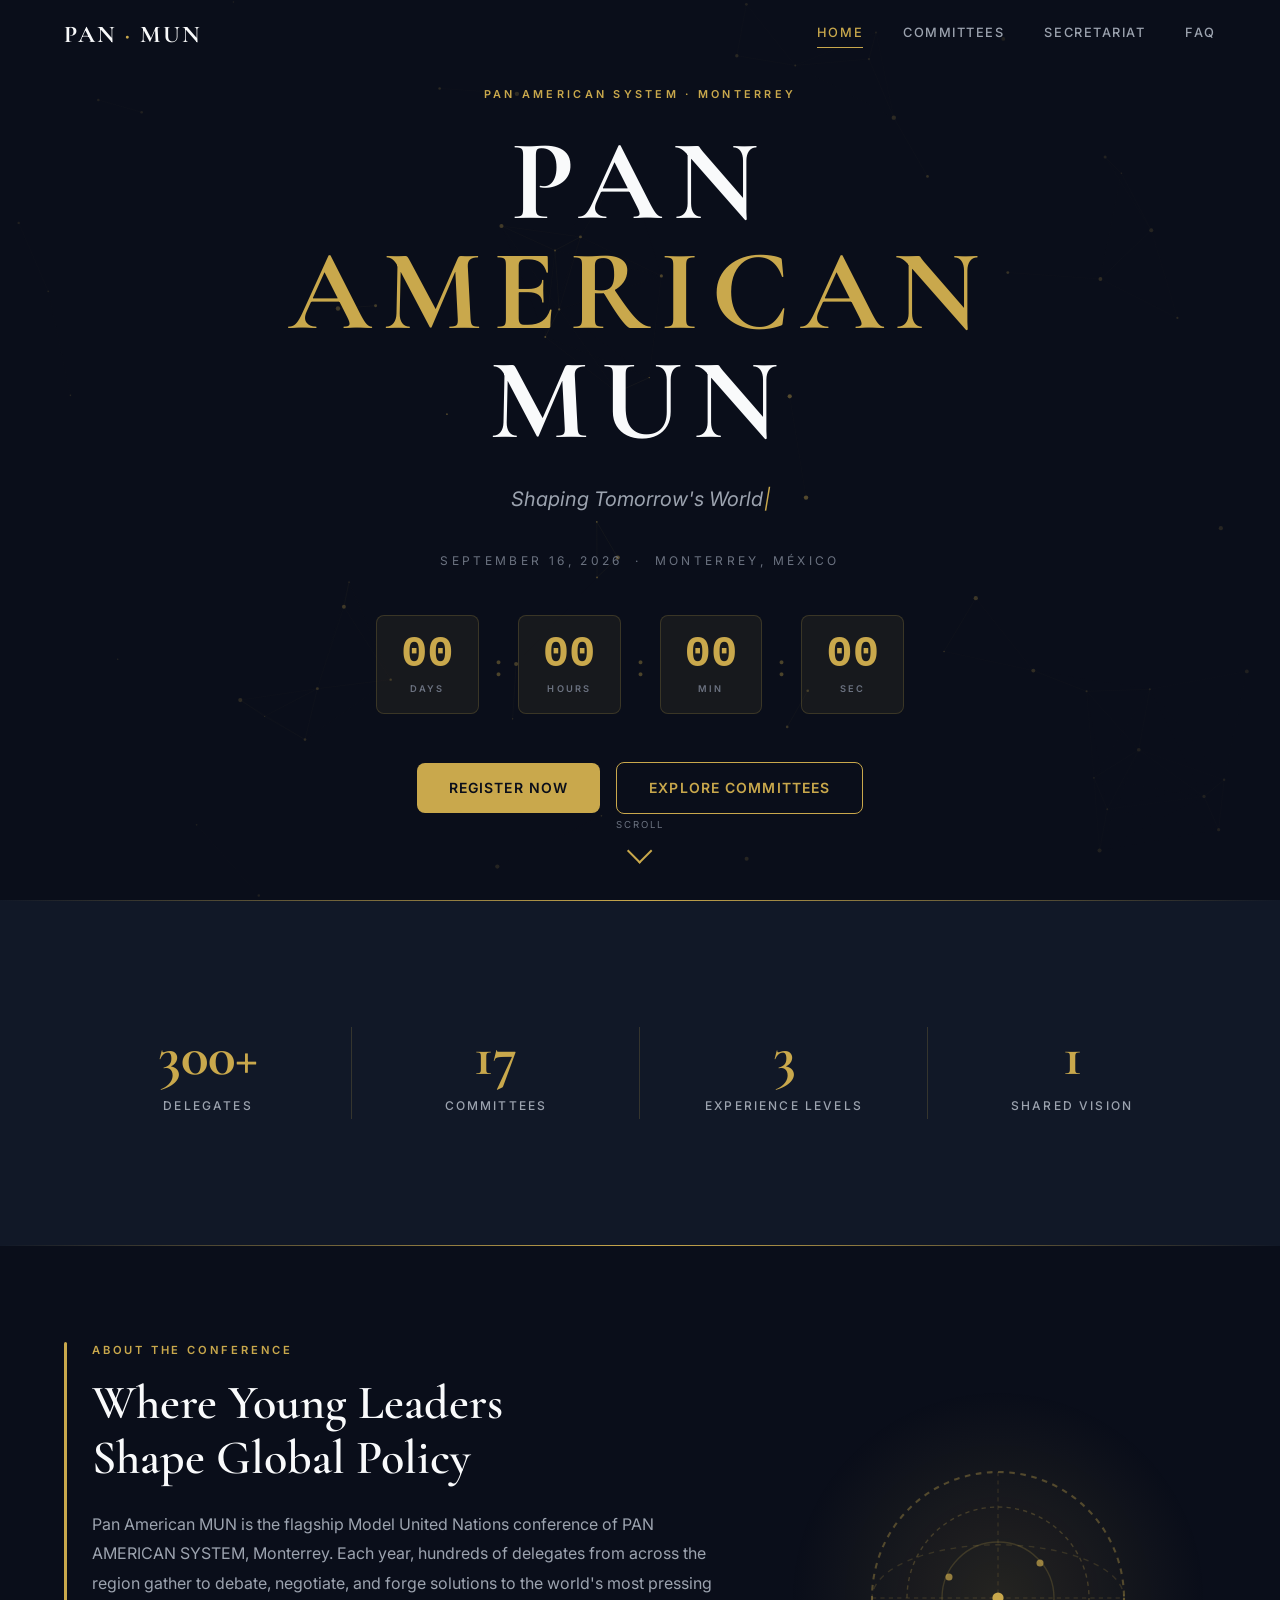
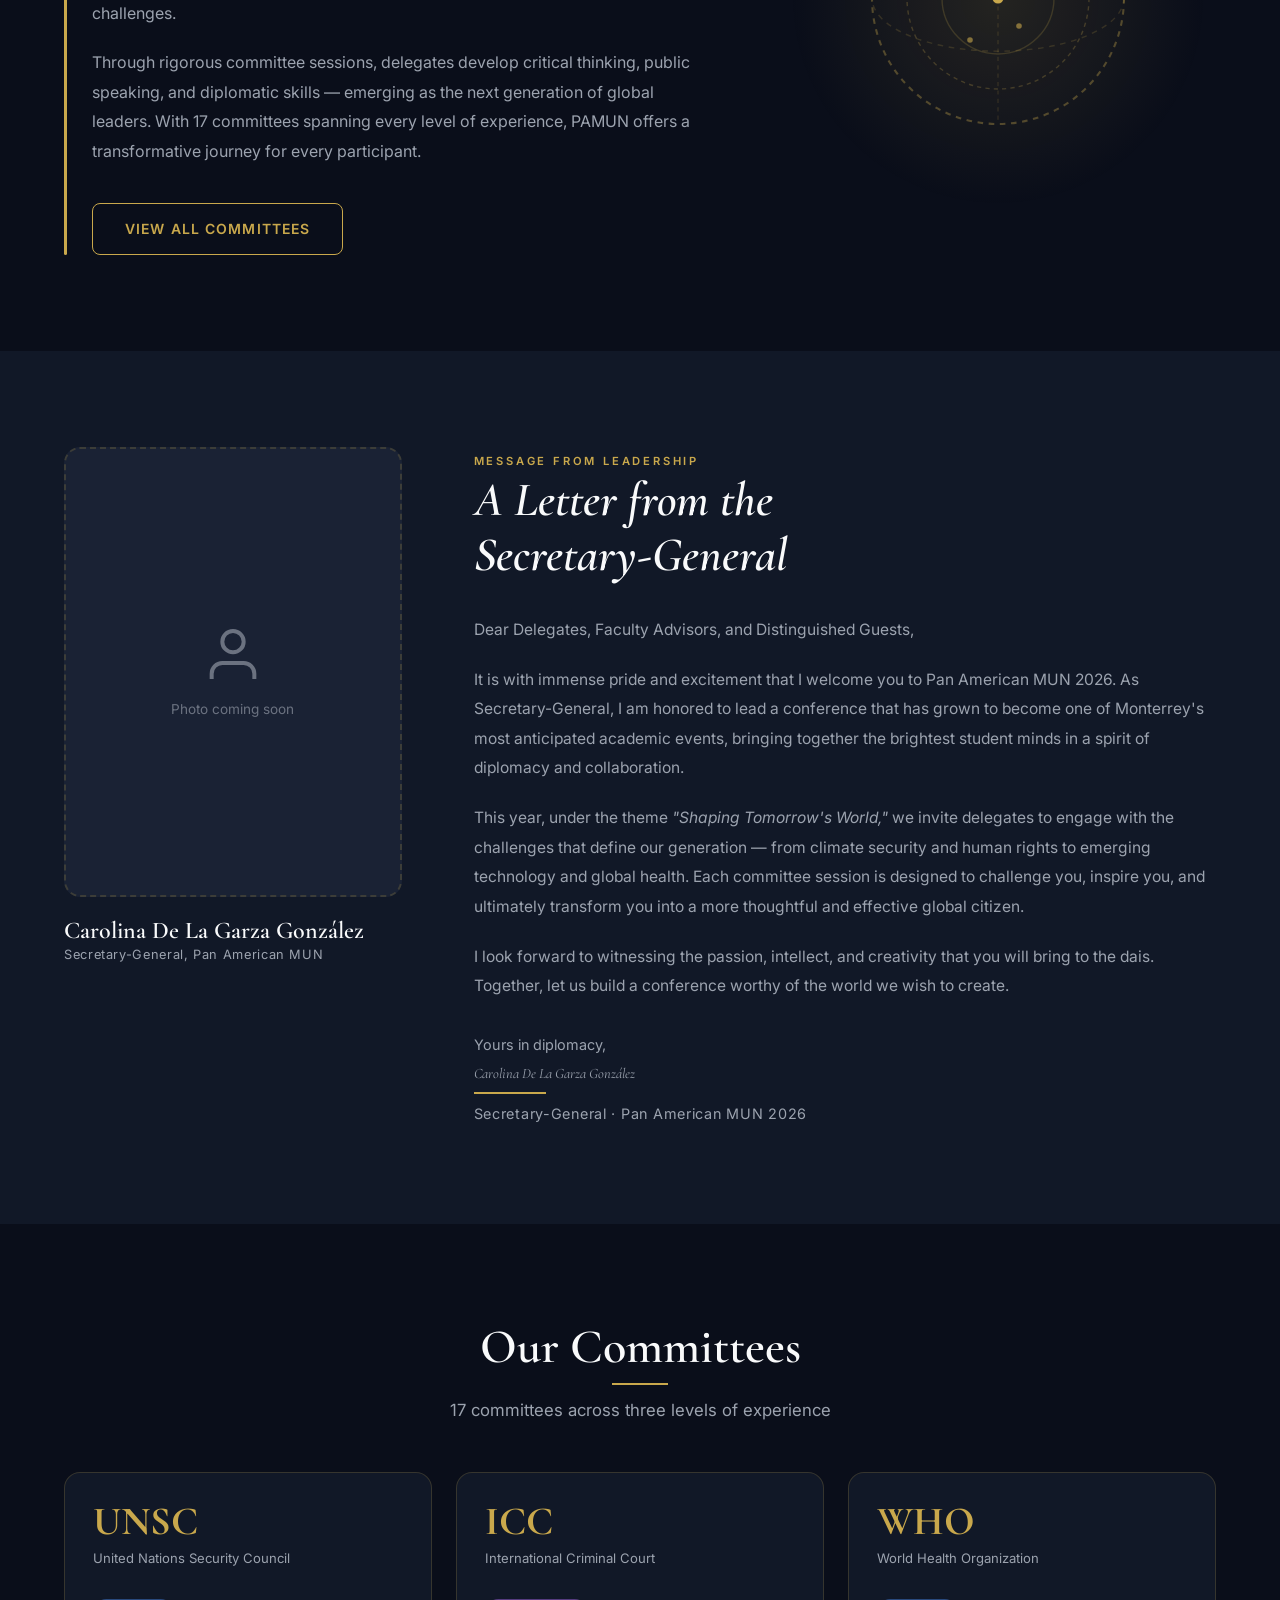
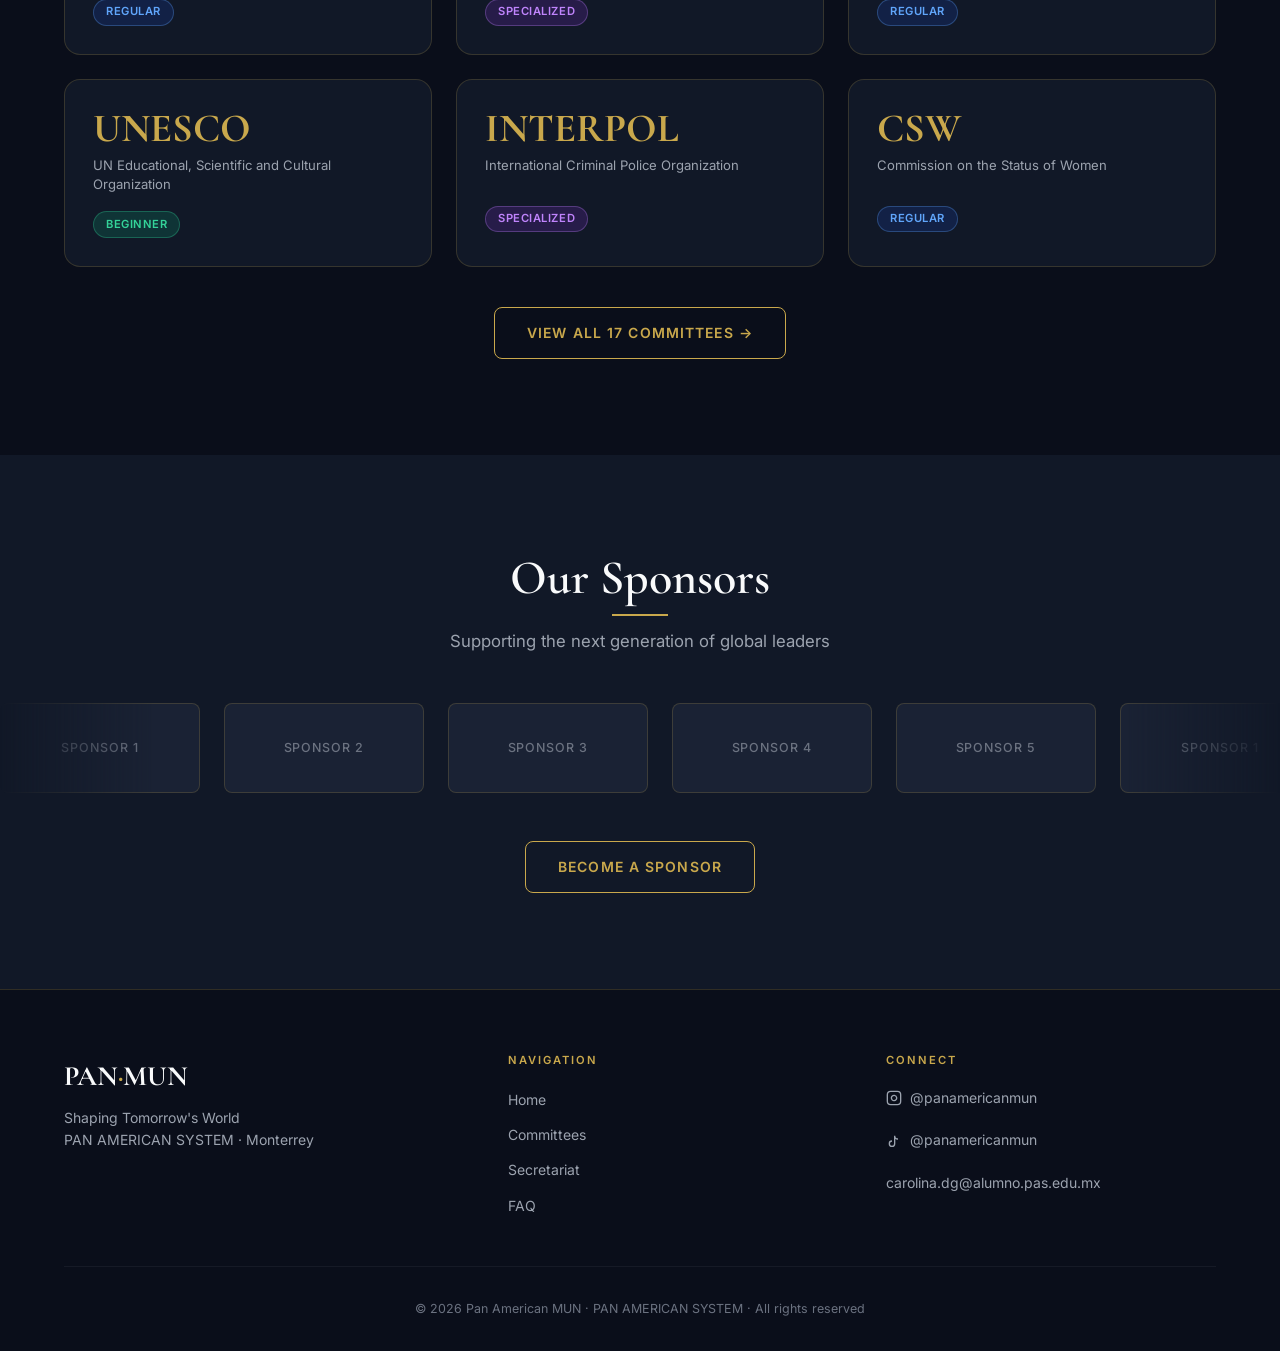
==== commit 86c01798: "chore: change year from 2027 to 2026 across all pages Co-Authored-By: Claude Sonnet 4.6 <noreply@ant" ====
--- a/index.html
+++ b/index.html
@@ -3,10 +3,10 @@
 <head>
   <meta charset="UTF-8" />
   <meta name="viewport" content="width=device-width, initial-scale=1.0" />
-  <title>Pan American MUN 2027 — Shaping Tomorrow's World</title>
-  <meta name="description" content="Pan American MUN — the premier Model United Nations conference at PAN AMERICAN SYSTEM, Monterrey. September 2027." />
-  <meta property="og:title" content="Pan American MUN 2027 — Shaping Tomorrow's World" />
-  <meta property="og:description" content="The premier Model United Nations conference at PAN AMERICAN SYSTEM, Monterrey. September 2027." />
+  <title>Pan American MUN 2026 — Shaping Tomorrow's World</title>
+  <meta name="description" content="Pan American MUN — the premier Model United Nations conference at PAN AMERICAN SYSTEM, Monterrey. September 2026." />
+  <meta property="og:title" content="Pan American MUN 2026 — Shaping Tomorrow's World" />
+  <meta property="og:description" content="The premier Model United Nations conference at PAN AMERICAN SYSTEM, Monterrey. September 2026." />
   <meta property="og:image" content="img/carolina.jpg" />
   <meta property="og:type" content="website" />
   <link rel="stylesheet" href="css/styles.css" />
@@ -44,7 +44,7 @@
       <p class="hero-label">PAN AMERICAN SYSTEM · Monterrey</p>
       <h1 class="hero-title">Pan <span class="gold">American</span><br>MUN</h1>
       <p class="hero-subtitle"><span id="hero-typewriter"></span></p>
-      <p class="hero-date">September 16, 2027 &nbsp;·&nbsp; Monterrey, México</p>
+      <p class="hero-date">September 16, 2026 &nbsp;·&nbsp; Monterrey, México</p>
       <div class="countdown">
         <div class="countdown-unit">
           <span class="countdown-num" id="cd-days">---</span>
@@ -150,14 +150,14 @@
           <span class="label-gold">Message from Leadership</span>
           <h2 class="sg-letter-content" style="font-style:italic;margin-bottom:2rem;">A Letter from the<br>Secretary-General</h2>
           <p class="sg-letter-text">Dear Delegates, Faculty Advisors, and Distinguished Guests,</p>
-          <p class="sg-letter-text">It is with immense pride and excitement that I welcome you to Pan American MUN 2027. As Secretary-General, I am honored to lead a conference that has grown to become one of Monterrey's most anticipated academic events, bringing together the brightest student minds in a spirit of diplomacy and collaboration.</p>
+          <p class="sg-letter-text">It is with immense pride and excitement that I welcome you to Pan American MUN 2026. As Secretary-General, I am honored to lead a conference that has grown to become one of Monterrey's most anticipated academic events, bringing together the brightest student minds in a spirit of diplomacy and collaboration.</p>
           <p class="sg-letter-text">This year, under the theme <em>"Shaping Tomorrow's World,"</em> we invite delegates to engage with the challenges that define our generation — from climate security and human rights to emerging technology and global health. Each committee session is designed to challenge you, inspire you, and ultimately transform you into a more thoughtful and effective global citizen.</p>
           <p class="sg-letter-text">I look forward to witnessing the passion, intellect, and creativity that you will bring to the dais. Together, let us build a conference worthy of the world we wish to create.</p>
           <div class="sg-closing">
             <p>Yours in diplomacy,</p>
             <p class="sg-signature">Carolina De La Garza González</p>
             <div class="sg-sig-line"></div>
-            <p class="sg-title-lbl" style="margin-top:0.5rem;">Secretary-General · Pan American MUN 2027</p>
+            <p class="sg-title-lbl" style="margin-top:0.5rem;">Secretary-General · Pan American MUN 2026</p>
           </div>
         </div>
       </div>
@@ -267,7 +267,7 @@
           <p class="footer-email"><a href="mailto:carolina.dg@alumno.pas.edu.mx">carolina.dg@alumno.pas.edu.mx</a></p>
         </div>
       </div>
-      <div class="footer-bottom">© 2027 Pan American MUN · PAN AMERICAN SYSTEM · All rights reserved</div>
+      <div class="footer-bottom">© 2026 Pan American MUN · PAN AMERICAN SYSTEM · All rights reserved</div>
     </div>
   </footer>
 
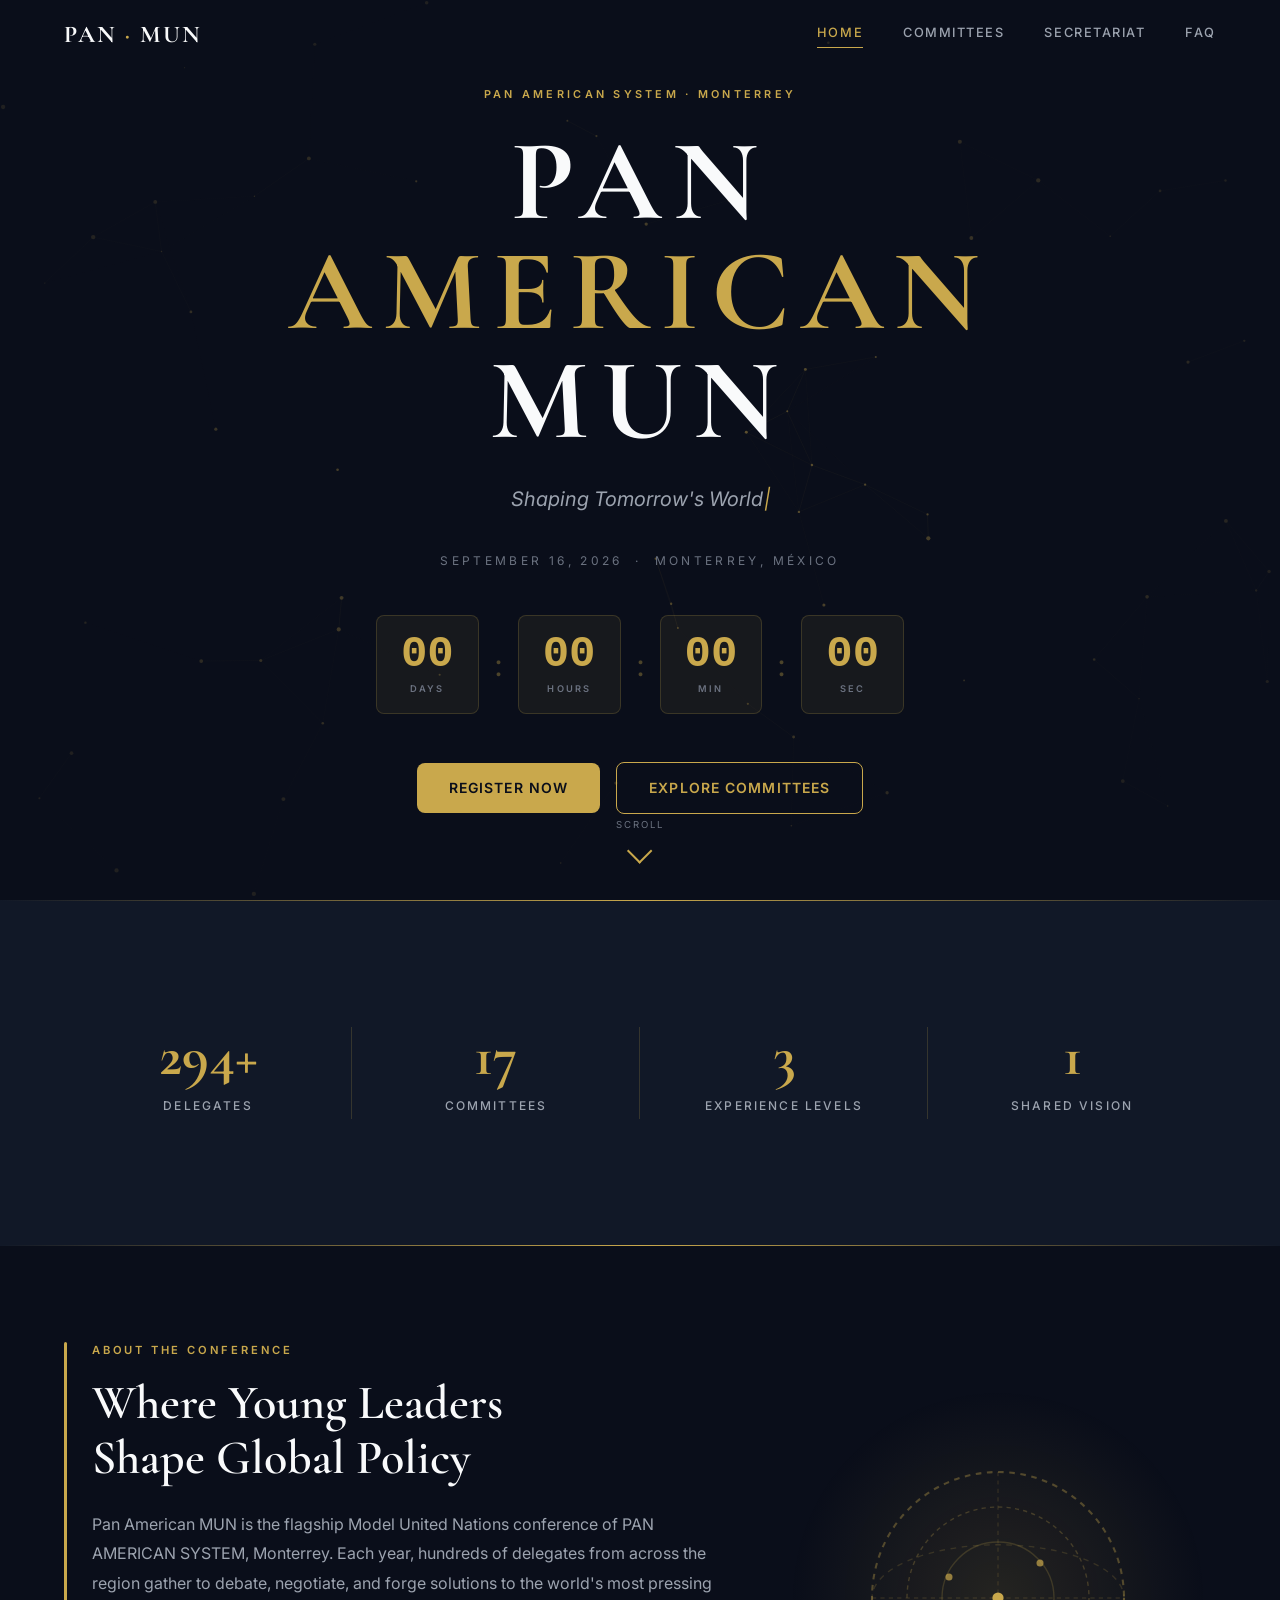
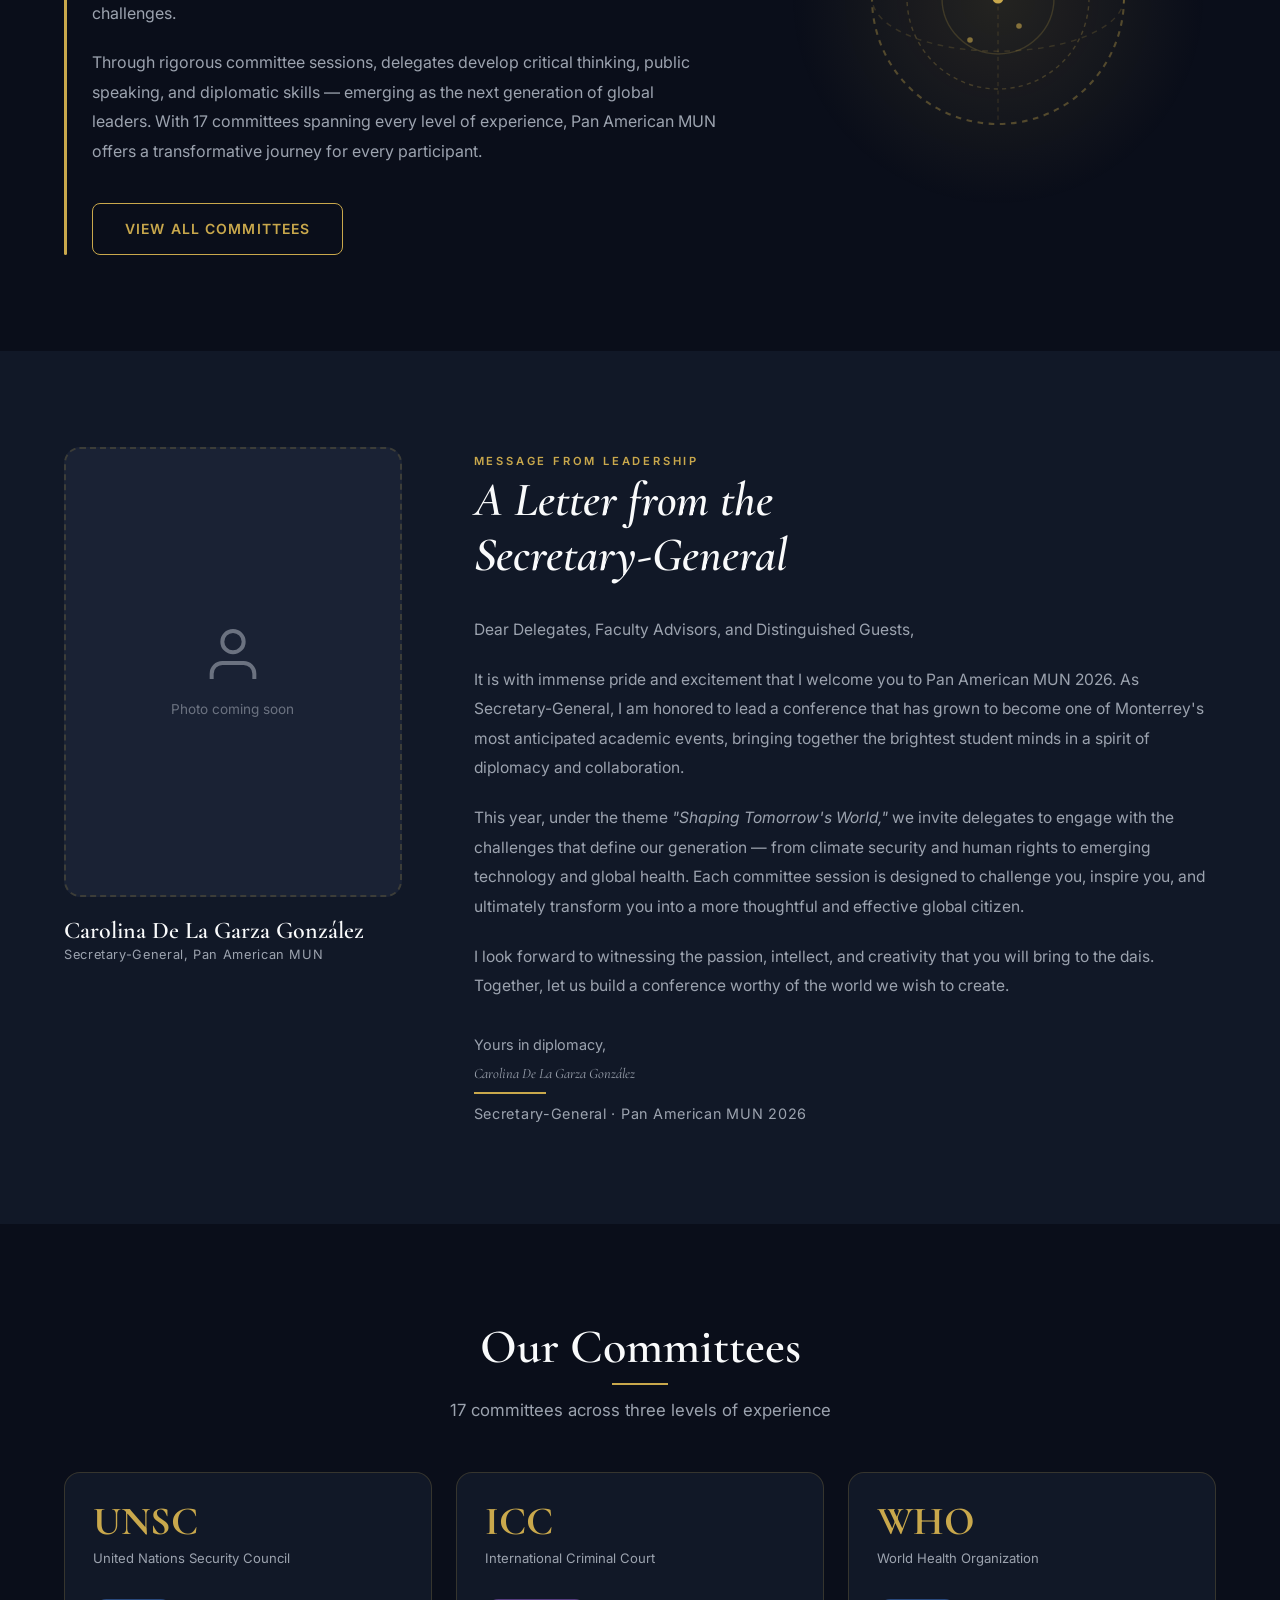
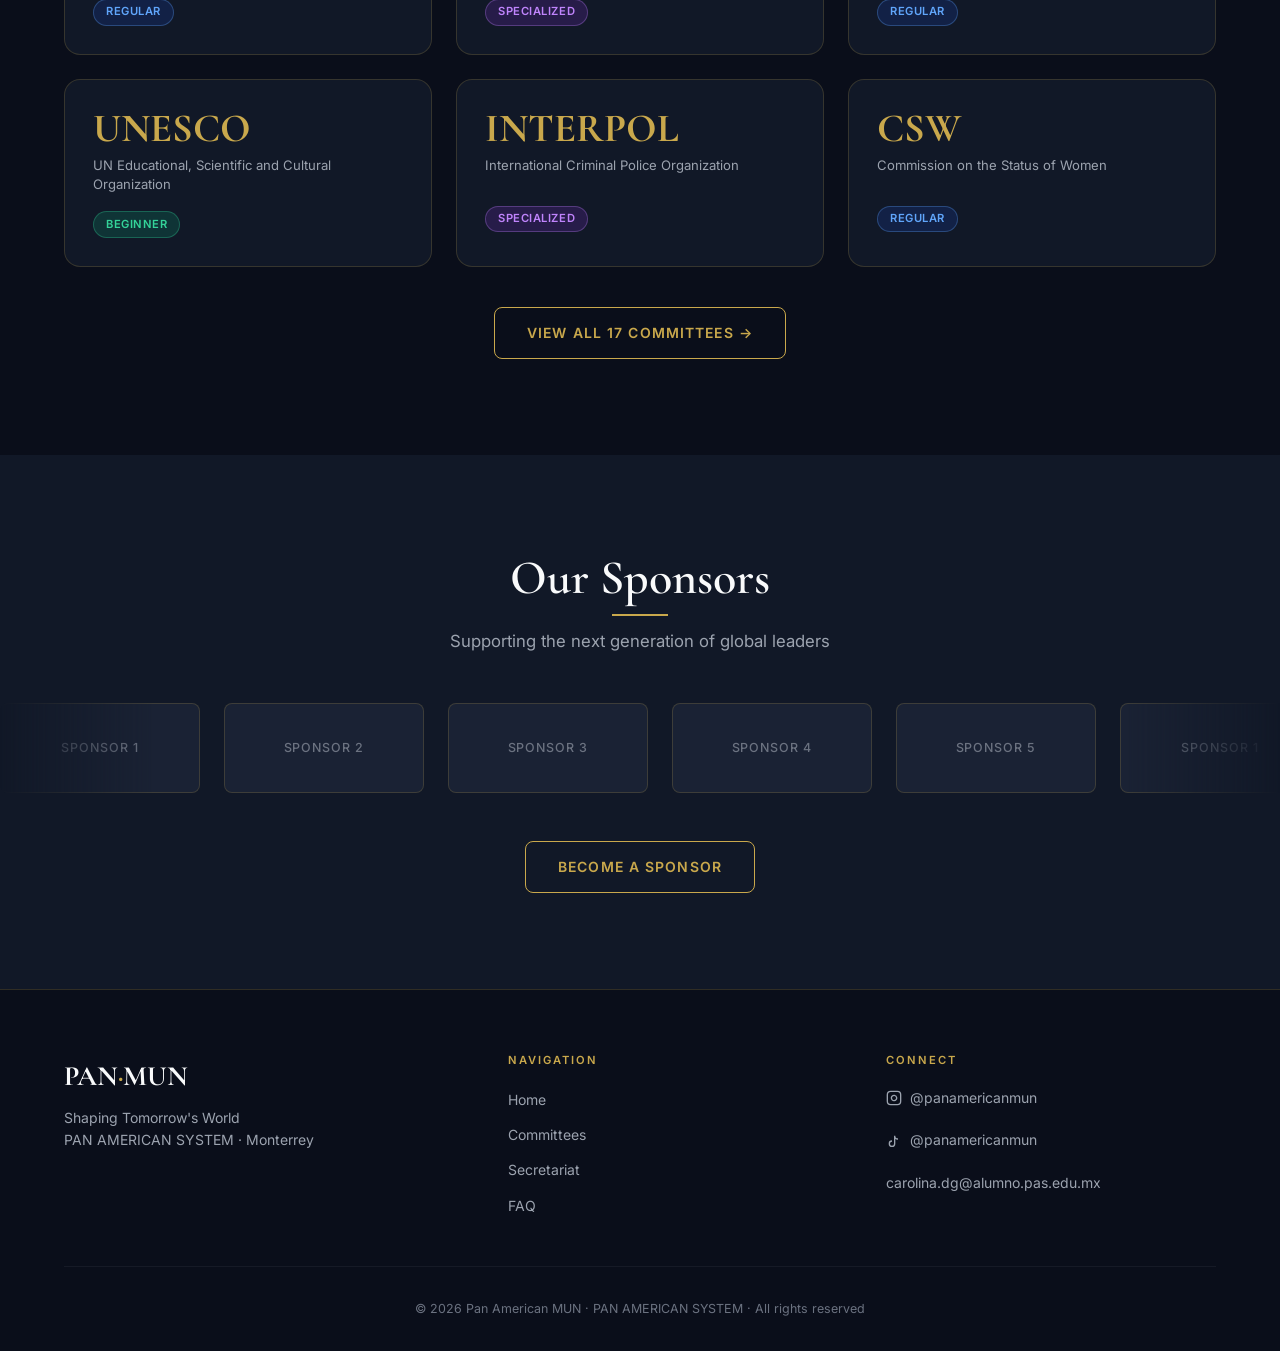
==== commit 709f1cce: "chore: replace all PAMUN references with Pan American MUN Co-Authored-By: Claude Sonnet 4.6 <noreply" ====
--- a/index.html
+++ b/index.html
@@ -111,7 +111,7 @@
             <span class="label-gold">About the Conference</span>
             <h2>Where Young Leaders<br>Shape Global Policy</h2>
             <p>Pan American MUN is the flagship Model United Nations conference of PAN AMERICAN SYSTEM, Monterrey. Each year, hundreds of delegates from across the region gather to debate, negotiate, and forge solutions to the world's most pressing challenges.</p>
-            <p>Through rigorous committee sessions, delegates develop critical thinking, public speaking, and diplomatic skills — emerging as the next generation of global leaders. With 17 committees spanning every level of experience, PAMUN offers a transformative journey for every participant.</p>
+            <p>Through rigorous committee sessions, delegates develop critical thinking, public speaking, and diplomatic skills — emerging as the next generation of global leaders. With 17 committees spanning every level of experience, Pan American MUN offers a transformative journey for every participant.</p>
             <a href="committees.html" class="btn btn-outline mt-4">View All Committees</a>
           </div>
         </div>
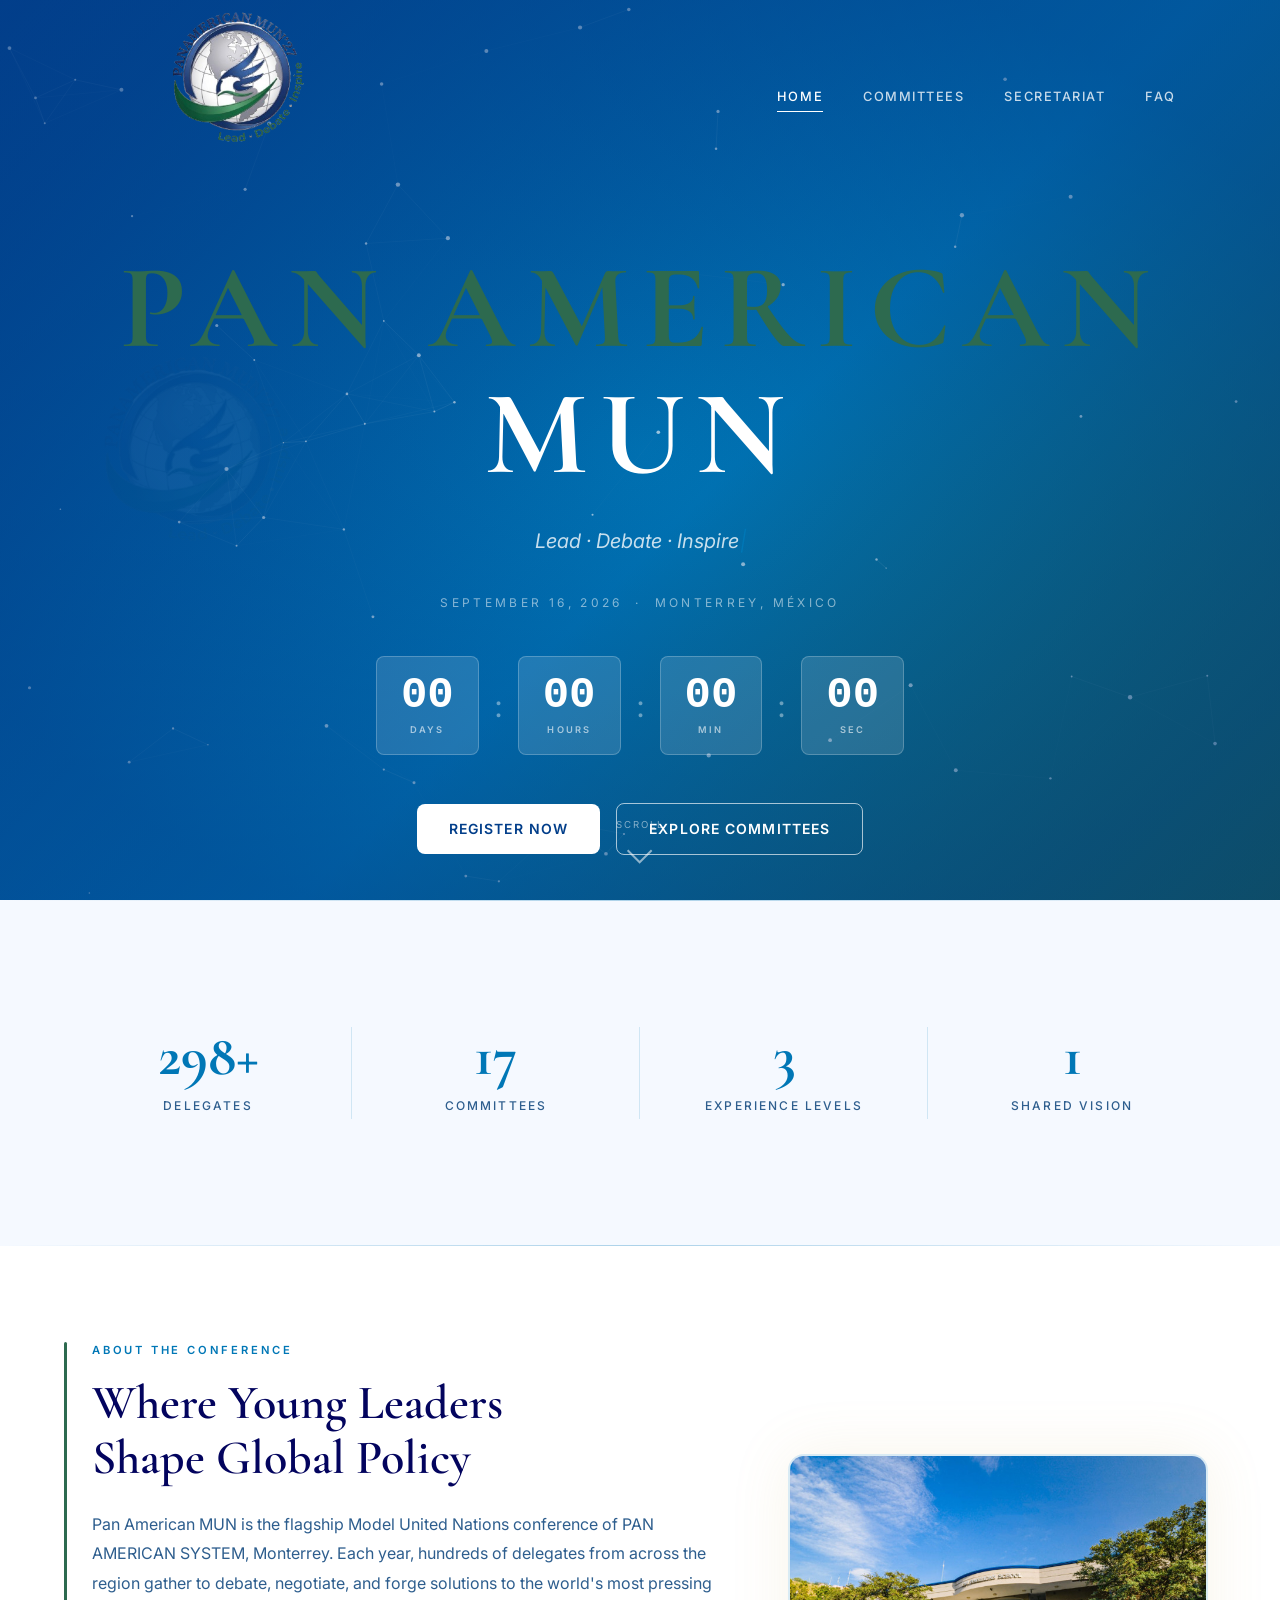
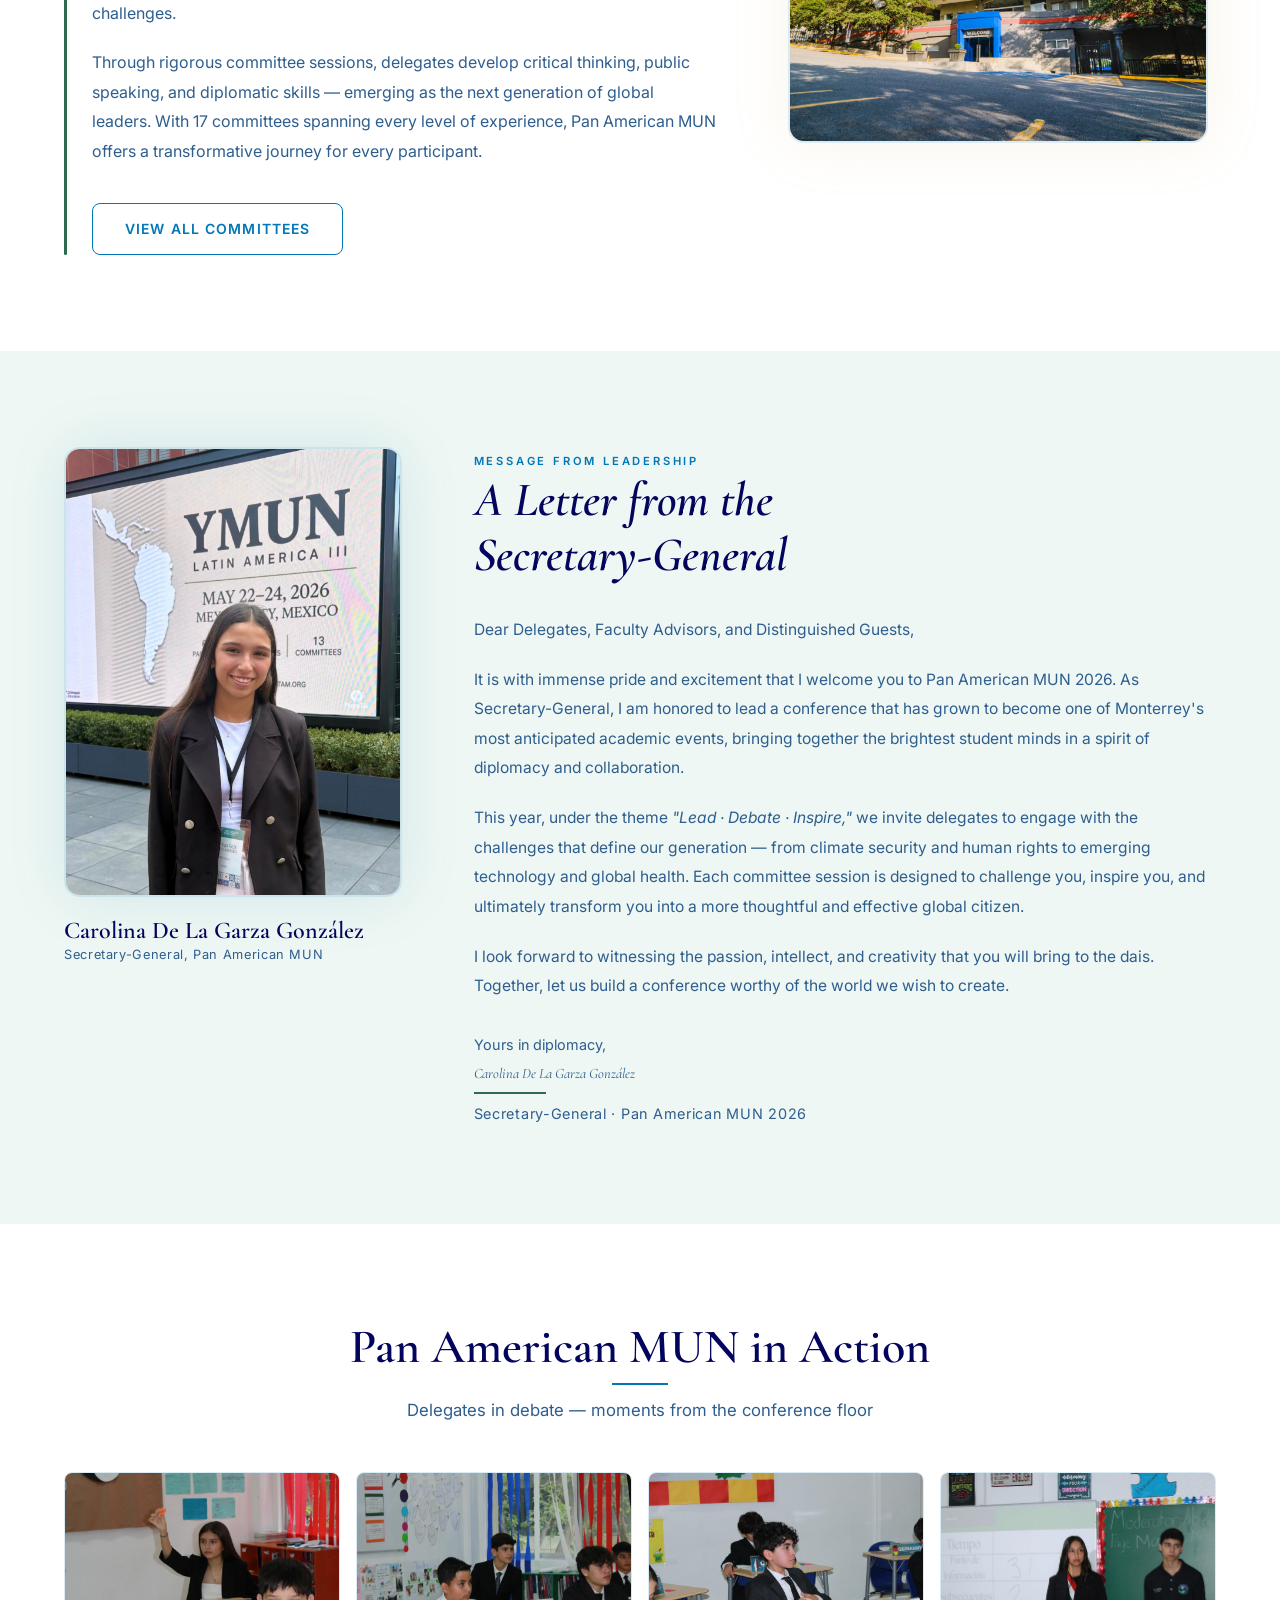
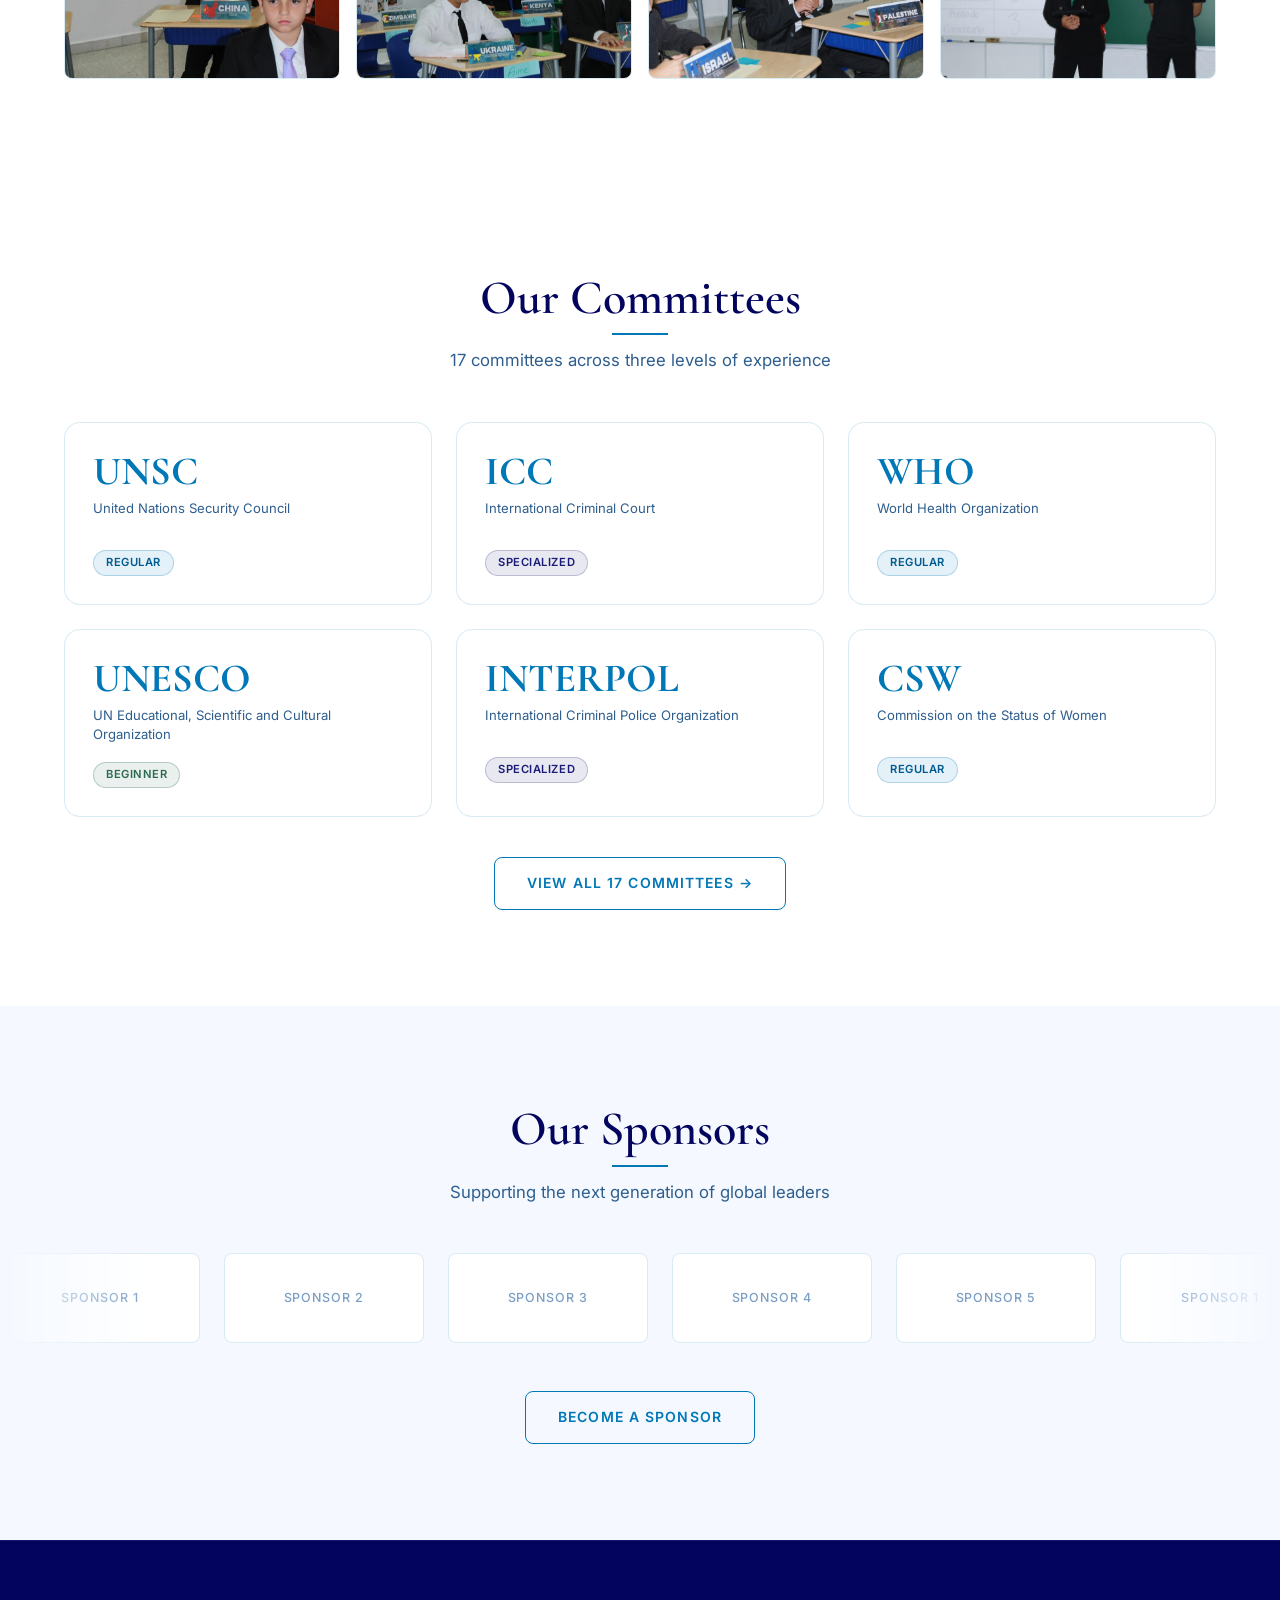
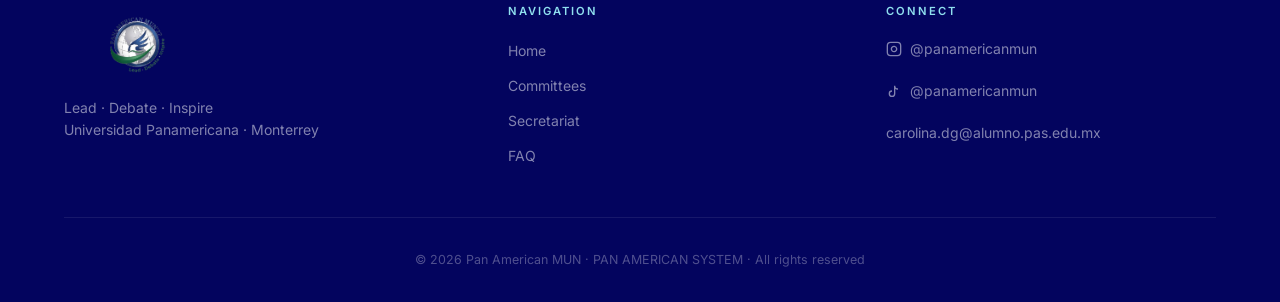
==== commit 4de0d980: "Add files via upload" ====
--- a/index.html
+++ b/index.html
@@ -17,7 +17,9 @@
   <!-- ═══ NAVBAR ═══ -->
   <nav class="navbar">
     <div class="container">
-      <a href="index.html" class="nav-logo">PAN<span class="dot">·</span>MUN</a>
+      <a href="index.html" class="nav-logo">
+        <img src="img/logo.png" alt="Pan American MUN" class="nav-logo-img">
+      </a>
       <div class="nav-links">
         <a href="index.html" class="active">Home</a>
         <a href="committees.html">Committees</a>
@@ -38,11 +40,16 @@
 
   <!-- ═══ HERO ═══ -->
   <section class="hero">
+    <video class="hero-video" autoplay muted loop playsinline>
+      <source src="img/skyline-video.mp4" type="video/mp4">
+    </video>
     <canvas id="hero-canvas"></canvas>
     <div class="hero-overlay"></div>
+    <div class="un-emblem-bg" aria-hidden="true">
+      <img src="img/logo.png" alt="">
+    </div>
     <div class="hero-content">
-      <p class="hero-label">PAN AMERICAN SYSTEM · Monterrey</p>
-      <h1 class="hero-title">Pan <span class="gold">American</span><br>MUN</h1>
+      <h1 class="hero-title"><span class="pine">Pan American</span><br>MUN</h1>
       <p class="hero-subtitle"><span id="hero-typewriter"></span></p>
       <p class="hero-date">September 16, 2026 &nbsp;·&nbsp; Monterrey, México</p>
       <div class="countdown">
@@ -116,21 +123,8 @@
           </div>
         </div>
         <div class="about-graphic" data-aos="fade-left">
-          <div class="globe-wrap">
-            <div class="globe-glow"></div>
-            <svg viewBox="0 0 200 200" fill="none" xmlns="http://www.w3.org/2000/svg" width="280" height="280">
-              <circle cx="100" cy="100" r="90" stroke="rgba(201,168,76,0.35)" stroke-width="1.5" stroke-dasharray="4 4"/>
-              <circle cx="100" cy="100" r="65" stroke="rgba(201,168,76,0.25)" stroke-width="1" stroke-dasharray="3 3"/>
-              <circle cx="100" cy="100" r="40" stroke="rgba(201,168,76,0.2)"  stroke-width="1"/>
-              <ellipse cx="100" cy="100" rx="90" ry="38" stroke="rgba(201,168,76,0.18)" stroke-width="1" stroke-dasharray="4 4"/>
-              <line x1="10" y1="100" x2="190" y2="100" stroke="rgba(201,168,76,0.15)" stroke-width="1" stroke-dasharray="3 3"/>
-              <line x1="100" y1="10" x2="100" y2="190" stroke="rgba(201,168,76,0.15)" stroke-width="1" stroke-dasharray="3 3"/>
-              <circle cx="100" cy="100" r="4" fill="#C9A84C"/>
-              <circle cx="65"  cy="85"  r="2.5" fill="rgba(201,168,76,0.7)"/>
-              <circle cx="130" cy="75"  r="2.5" fill="rgba(201,168,76,0.7)"/>
-              <circle cx="115" cy="120" r="2"   fill="rgba(201,168,76,0.6)"/>
-              <circle cx="80"  cy="130" r="2"   fill="rgba(201,168,76,0.6)"/>
-            </svg>
+          <div class="about-school-photo">
+            <img src="img/school.jpg" alt="Universidad Panamericana — Pan American MUN venue">
           </div>
         </div>
       </div>
@@ -151,7 +145,7 @@
           <h2 class="sg-letter-content" style="font-style:italic;margin-bottom:2rem;">A Letter from the<br>Secretary-General</h2>
           <p class="sg-letter-text">Dear Delegates, Faculty Advisors, and Distinguished Guests,</p>
           <p class="sg-letter-text">It is with immense pride and excitement that I welcome you to Pan American MUN 2026. As Secretary-General, I am honored to lead a conference that has grown to become one of Monterrey's most anticipated academic events, bringing together the brightest student minds in a spirit of diplomacy and collaboration.</p>
-          <p class="sg-letter-text">This year, under the theme <em>"Shaping Tomorrow's World,"</em> we invite delegates to engage with the challenges that define our generation — from climate security and human rights to emerging technology and global health. Each committee session is designed to challenge you, inspire you, and ultimately transform you into a more thoughtful and effective global citizen.</p>
+          <p class="sg-letter-text">This year, under the theme <em>"Lead · Debate · Inspire,"</em> we invite delegates to engage with the challenges that define our generation — from climate security and human rights to emerging technology and global health. Each committee session is designed to challenge you, inspire you, and ultimately transform you into a more thoughtful and effective global citizen.</p>
           <p class="sg-letter-text">I look forward to witnessing the passion, intellect, and creativity that you will bring to the dais. Together, let us build a conference worthy of the world we wish to create.</p>
           <div class="sg-closing">
             <p>Yours in diplomacy,</p>
@@ -160,6 +154,20 @@
             <p class="sg-title-lbl" style="margin-top:0.5rem;">Secretary-General · Pan American MUN 2026</p>
           </div>
         </div>
+      </div>
+    </div>
+  </section>
+
+  <!-- ═══ IN ACTION ═══ -->
+  <section class="in-action">
+    <div class="container">
+      <h2 class="section-title" data-aos="fade-up"><span>Pan American MUN in Action</span></h2>
+      <p class="section-subtitle" data-aos="fade-up" data-aos-delay="80">Delegates in debate — moments from the conference floor</p>
+      <div class="in-action-grid">
+        <img src="img/session1.jpg" alt="Committee session in progress" data-aos="fade-up" data-aos-delay="0">
+        <img src="img/session2.jpg" alt="Delegates debating at the dais" data-aos="fade-up" data-aos-delay="80">
+        <img src="img/session3.jpg" alt="Opening ceremony of Pan American MUN" data-aos="fade-up" data-aos-delay="160">
+        <img src="img/session4.jpg" alt="Awards ceremony at Pan American MUN" data-aos="fade-up" data-aos-delay="240">
       </div>
     </div>
   </section>
@@ -238,8 +246,10 @@
     <div class="container">
       <div class="footer-grid">
         <div>
-          <div class="footer-logo">PAN<span class="dot">·</span>MUN</div>
-          <p class="footer-tagline">Shaping Tomorrow's World<br>PAN AMERICAN SYSTEM · Monterrey</p>
+          <div class="footer-logo">
+            <img src="img/logo.png" alt="Pan American MUN" class="footer-logo-img">
+          </div>
+          <p class="footer-tagline">Lead · Debate · Inspire<br>Universidad Panamericana · Monterrey</p>
         </div>
         <div class="footer-col">
           <h4>Navigation</h4>
--- a/css/styles.css
+++ b/css/styles.css
@@ -6,24 +6,30 @@
 
 /* ── Custom Properties ── */
 :root {
-  color-scheme: dark;
-  --bg-deep:     #0A0E1A;
-  --bg-card:     #111827;
-  --bg-elevated: #1A2234;
-  --gold:        #C9A84C;
-  --gold-light:  #E8C87A;
-  --gold-dim:    rgba(201,168,76,0.12);
-  --blue-un:     #1D4ED8;
-  --text-1:      #F9FAFB;
-  --text-2:      #9CA3AF;
-  --text-3:      #6B7280;
-  --border:      rgba(201,168,76,0.2);
-  --border-strong: rgba(201,168,76,0.5);
+  color-scheme: light;
+  --bg-deep:      #FFFFFF;
+  --bg-card:      #F5F9FF;
+  --bg-elevated:  #E8F2FF;
+  --gold:         #0077B6;
+  --gold-light:   #0096C7;
+  --gold-dim:     rgba(0,119,182,0.08);
+  --blue-un:      #0077B6;
+  --blue-hero:    #023E8A;
+  --teal:         #00B4D8;
+  --green-forest: #2D6A4F;
+  --green-light:  #40916C;
+  --green-dim:    rgba(45,106,79,0.09);
+  --bg-green:     #EEF7F3;
+  --text-1:       #03045E;
+  --text-2:       #2E5E8E;
+  --text-3:       #7A9EC4;
+  --border:       rgba(0,119,182,0.15);
+  --border-strong:rgba(0,119,182,0.4);
 
   --font-display: 'Cormorant Garamond', Georgia, serif;
   --font-body:    'Inter', system-ui, sans-serif;
 
-  --nav-height:   72px;
+  --nav-height:   200px;
   --section-py:   96px;
   --container:    1200px;
   --radius:       8px;
@@ -97,11 +103,11 @@
   text-transform: uppercase;
   transition: var(--transition);
 }
-.btn-gold { background: var(--gold); color: var(--bg-deep); }
+.btn-gold { background: var(--gold); color: #fff; }
 .btn-gold:hover {
   background: var(--gold-light);
   transform: translateY(-2px);
-  box-shadow: 0 8px 28px rgba(201,168,76,0.35);
+  box-shadow: 0 8px 28px rgba(0,119,182,0.35);
 }
 .btn-outline { border: 1px solid var(--gold); color: var(--gold); }
 .btn-outline:hover { background: var(--gold-dim); transform: translateY(-2px); }
@@ -130,8 +136,9 @@
   bottom: calc(100% + 8px);
   left: 50%;
   transform: translateX(-50%);
-  background: var(--bg-elevated);
+  background: #fff;
   border: 1px solid var(--border);
+  box-shadow: 0 4px 12px rgba(0,119,182,0.12);
   padding: 0.3rem 0.7rem;
   border-radius: 4px;
   font-size: 0.7rem;
@@ -151,9 +158,9 @@
   letter-spacing: 0.05em;
   text-transform: uppercase;
 }
-.badge-regular    { background: rgba(29,78,216,0.18); color: #60A5FA; border: 1px solid rgba(96,165,250,0.3); }
-.badge-specialized{ background: rgba(147,51,234,0.18); color: #C084FC; border: 1px solid rgba(192,132,252,0.3); }
-.badge-beginner   { background: rgba(16,185,129,0.18); color: #34D399; border: 1px solid rgba(52,211,153,0.3); }
+.badge-regular    { background: rgba(0,119,182,0.10); color: #005B8E; border: 1px solid rgba(0,119,182,0.25); }
+.badge-specialized{ background: rgba(3,4,94,0.09);   color: #1B1B7A; border: 1px solid rgba(3,4,94,0.2); }
+.badge-beginner   { background: rgba(45,106,79,0.10); color: var(--green-forest); border: 1px solid rgba(45,106,79,0.28); }
 
 /* =========================================
    NAVBAR
@@ -163,116 +170,186 @@
   z-index: 1000; height: var(--nav-height);
   display: flex; align-items: center;
   border-bottom: 1px solid transparent;
-  transition: background 0.45s ease, backdrop-filter 0.45s ease, border-bottom-color 0.45s ease;
-}
+  transition: background 0.45s ease, backdrop-filter 0.45s ease,
+              border-bottom-color 0.45s ease, box-shadow 0.45s ease,
+              height 0.45s ease;
+}
+.navbar.scrolled { height: 88px; }
+.navbar .container {
+  display: flex;
+  align-items: center;
+  width: 100%;
+}
+
+/* Default state: over hero — logo on far right, links fill the left */
+.nav-links {
+  display: flex; align-items: center; gap: 2.5rem;
+  flex: 1; /* takes all space, pushes logo to far right */
+  justify-content: flex-end; /* links cluster to the right too */
+  margin-right: 2.5rem;
+}
+.nav-logo {
+  display: flex; align-items: center; flex-shrink: 0;
+  /* lift logo slightly above navbar center at page top */
+  transform: translateY(-22px);
+  transition: transform 0.45s ease, opacity var(--transition);
+}
+.nav-logo:hover { opacity: 0.85; }
+.navbar.scrolled .nav-logo {
+  transform: translateY(0); /* settles into navbar on scroll */
+}
+.nav-logo-img {
+  height: 190px; width: auto; display: block;
+  transition: height 0.45s ease;
+}
+.navbar.scrolled .nav-logo-img { height: 68px; }
+.nav-links a {
+  font-size: 0.8rem; font-weight: 500;
+  letter-spacing: 0.12em; text-transform: uppercase;
+  color: rgba(255,255,255,0.78); transition: color var(--transition);
+  position: relative; padding-bottom: 4px;
+}
+.nav-links a::after {
+  content: ''; position: absolute;
+  bottom: 0; left: 0; width: 0; height: 1px;
+  background: #fff; transition: width var(--transition);
+}
+.nav-links a:hover { color: #fff; }
+.nav-links a:hover::after { width: 100%; }
+.nav-links a.active { color: #fff; }
+.nav-links a.active::after { width: 100%; }
+
+/* Hamburger — default white (over hero) */
+.nav-hamburger {
+  display: none; flex-direction: column; gap: 5px;
+  width: 28px; cursor: pointer; z-index: 1100;
+  order: -1; /* on mobile: hamburger on far left, logo on right */
+}
+.nav-hamburger span {
+  display: block; height: 2px; background: #fff;
+  border-radius: 2px; transition: var(--transition);
+}
+.nav-hamburger.open span:nth-child(1) { transform: rotate(45deg) translate(5px, 5px); }
+.nav-hamburger.open span:nth-child(2) { opacity: 0; }
+.nav-hamburger.open span:nth-child(3) { transform: rotate(-45deg) translate(5px, -5px); }
+
+/* Scrolled state: over white body — dark text */
 .navbar.scrolled {
-  background: rgba(10,14,26,0.92);
+  background: rgba(255,255,255,0.96);
   backdrop-filter: blur(14px);
   -webkit-backdrop-filter: blur(14px);
   border-bottom-color: var(--border);
-}
-.navbar .container {
-  display: flex;
-  align-items: center;
-  justify-content: space-between;
-  width: 100%;
-}
-.nav-logo {
-  display: flex; align-items: center; gap: 0.5rem;
-  font-family: var(--font-display);
-  font-size: 1.5rem; font-weight: 700; letter-spacing: 0.08em;
-}
-.nav-logo .dot { color: var(--gold); }
-.nav-links { display: flex; align-items: center; gap: 2.5rem; }
-.nav-links a {
-  font-size: 0.8rem; font-weight: 500;
-  letter-spacing: 0.12em; text-transform: uppercase;
-  color: var(--text-2); transition: color var(--transition);
-  position: relative; padding-bottom: 4px;
-}
-.nav-links a::after {
-  content: ''; position: absolute;
-  bottom: 0; left: 0; width: 0; height: 1px;
-  background: var(--gold); transition: width var(--transition);
-}
-.nav-links a:hover { color: var(--text-1); }
-.nav-links a:hover::after { width: 100%; }
-.nav-links a.active { color: var(--gold); }
-.nav-links a.active::after { width: 100%; background: var(--gold); }
-
-/* hamburger */
-.nav-hamburger {
-  display: none; flex-direction: column; gap: 5px;
-  width: 28px; cursor: pointer; z-index: 1100;
-}
-.nav-hamburger span { display: block; height: 2px; background: var(--text-1); border-radius: 2px; transition: var(--transition); }
-.nav-hamburger.open span:nth-child(1) { transform: rotate(45deg) translate(5px, 5px); }
-.nav-hamburger.open span:nth-child(2) { opacity: 0; }
-.nav-hamburger.open span:nth-child(3) { transform: rotate(-45deg) translate(5px, -5px); }
-
-/* mobile overlay */
+  box-shadow: 0 2px 20px rgba(0,60,130,0.08);
+}
+.navbar.scrolled .nav-logo { color: var(--text-1); }
+.navbar.scrolled .nav-logo .dot { color: var(--gold); }
+.navbar.scrolled .nav-links a { color: var(--text-2); }
+.navbar.scrolled .nav-links a::after { background: var(--gold); }
+.navbar.scrolled .nav-links a:hover { color: var(--text-1); }
+.navbar.scrolled .nav-links a.active { color: var(--gold); }
+.navbar.scrolled .nav-hamburger span { background: var(--text-1); }
+
+/* Mobile overlay */
 .nav-overlay {
   display: none; position: fixed; inset: 0; z-index: 999;
-  background: rgba(10,14,26,0.97);
+  background: rgba(2,62,138,0.97);
   flex-direction: column; align-items: center; justify-content: center; gap: 2.5rem;
 }
 .nav-overlay.open { display: flex; }
 .nav-overlay a {
   font-family: var(--font-display);
   font-size: 2.25rem; letter-spacing: 0.1em;
-  color: var(--text-1); transition: color var(--transition);
-}
-.nav-overlay a:hover, .nav-overlay a.active { color: var(--gold); }
-
-/* =========================================
-   PAGE HERO (inner pages — shorter)
+  color: rgba(255,255,255,0.85); transition: color var(--transition);
+}
+.nav-overlay a:hover, .nav-overlay a.active { color: #90E0EF; }
+
+/* =========================================
+   UN EMBLEM WATERMARK
+   ========================================= */
+.un-emblem-bg {
+  position: absolute;
+  left: -4%;
+  top: 50%;
+  transform: translateY(-50%);
+  width: 42%;
+  max-width: 480px;
+  opacity: 0.22;
+  color: #fff;
+  pointer-events: none;
+  z-index: 2;
+}
+.un-emblem-bg img {
+  width: 100%; height: auto; display: block;
+  opacity: 0.22;
+}
+.page-hero .un-emblem-bg {
+  width: 30%;
+  max-width: 280px;
+  opacity: 0.07;
+}
+
+/* =========================================
+   PAGE HERO (inner pages)
    ========================================= */
 .page-hero {
   position: relative; height: 52vh; min-height: 320px;
   display: flex; align-items: center; justify-content: center; text-align: center;
   overflow: hidden;
+  background: linear-gradient(135deg, #023E8A 0%, #0077B6 55%, #1B5E40 100%);
 }
 .page-hero canvas { position: absolute; inset: 0; z-index: 0; width: 100%; height: 100%; }
 .page-hero-overlay {
   position: absolute; inset: 0; z-index: 1;
-  background: linear-gradient(to bottom, rgba(10,14,26,0.45) 0%, rgba(10,14,26,0.88) 100%);
-}
-.page-hero-content { position: relative; z-index: 2; }
-.page-hero-content h1 { letter-spacing: 0.18em; text-transform: uppercase; margin-bottom: 1rem; }
-.gold-line { width: 56px; height: 2px; background: var(--gold); margin: 0 auto 1rem; }
-.page-hero-content .subtitle { color: var(--text-2); font-size: 1.05rem; max-width: 460px; margin: 0 auto; }
+  background: linear-gradient(to bottom, rgba(0,30,80,0.1) 0%, rgba(0,30,80,0.45) 100%);
+}
+.page-hero-content { position: relative; z-index: 3; }
+.page-hero-content h1 {
+  letter-spacing: 0.18em; text-transform: uppercase;
+  margin-bottom: 1rem; color: #fff;
+}
+.gold-line { width: 56px; height: 2px; background: #90E0EF; margin: 0 auto 1rem; }
+.page-hero-content .subtitle {
+  color: rgba(255,255,255,0.82); font-size: 1.05rem;
+  max-width: 460px; margin: 0 auto;
+}
 
 /* =========================================
    FOOTER
    ========================================= */
 .footer {
-  background: var(--bg-deep);
-  border-top: 1px solid var(--border);
+  background: #03045E;
+  border-top: 1px solid rgba(255,255,255,0.08);
   padding: 4rem 0 2rem;
 }
 .footer-grid {
   display: grid; grid-template-columns: 1.2fr 1fr 1fr; gap: 3rem; margin-bottom: 3rem;
 }
-.footer-logo { font-family: var(--font-display); font-size: 1.75rem; font-weight: 700; margin-bottom: 0.5rem; }
-.footer-logo .dot { color: var(--gold); }
-.footer-tagline { color: var(--text-2); font-size: 0.875rem; line-height: 1.6; }
+.footer-logo { margin-bottom: 0.75rem; }
+.footer-logo-img {
+  height: 80px; width: auto; display: block;
+}
+.footer-tagline { color: rgba(255,255,255,0.5); font-size: 0.875rem; line-height: 1.6; }
 .footer-col h4 {
   font-family: var(--font-body); font-size: 0.7rem; font-weight: 600;
-  letter-spacing: 0.18em; text-transform: uppercase; color: var(--gold); margin-bottom: 1.25rem;
+  letter-spacing: 0.18em; text-transform: uppercase;
+  color: #90E0EF; margin-bottom: 1.25rem;
 }
 .footer-col ul { display: flex; flex-direction: column; gap: 0.6rem; }
-.footer-col a { color: var(--text-2); font-size: 0.875rem; transition: color var(--transition); }
-.footer-col a:hover { color: var(--gold); }
+.footer-col a { color: rgba(255,255,255,0.5); font-size: 0.875rem; transition: color var(--transition); }
+.footer-col a:hover { color: #fff; }
 .footer-social-row { display: flex; gap: 1rem; margin-bottom: 1.25rem; }
-.footer-social-row a { display: flex; align-items: center; gap: 0.5rem; color: var(--text-2); font-size: 0.875rem; transition: color var(--transition); }
-.footer-social-row a:hover { color: var(--gold); }
-.footer-email { color: var(--text-2); font-size: 0.8rem; }
-.footer-email a { color: var(--text-2); transition: color var(--transition); }
-.footer-email a:hover { color: var(--gold); }
+.footer-social-row a {
+  display: flex; align-items: center; gap: 0.5rem;
+  color: rgba(255,255,255,0.5); font-size: 0.875rem; transition: color var(--transition);
+}
+.footer-social-row a:hover { color: #fff; }
+.footer-email { color: rgba(255,255,255,0.5); font-size: 0.8rem; }
+.footer-email a { color: rgba(255,255,255,0.5); transition: color var(--transition); }
+.footer-email a:hover { color: #fff; }
 .footer-bottom {
-  border-top: 1px solid rgba(255,255,255,0.05);
+  border-top: 1px solid rgba(255,255,255,0.08);
   padding-top: 2rem; text-align: center;
-  color: var(--text-3); font-size: 0.78rem;
+  color: rgba(255,255,255,0.3); font-size: 0.78rem;
 }
 
 /* =========================================
@@ -282,35 +359,49 @@
   position: relative; height: 100vh; min-height: 640px;
   display: flex; align-items: center; justify-content: center; text-align: center;
   overflow: hidden;
-}
-#hero-canvas { position: absolute; inset: 0; z-index: 0; width: 100%; height: 100%; }
+  padding-top: var(--nav-height); /* push center below fixed navbar */
+  background: linear-gradient(135deg, #023E8A 0%, #0077B6 55%, #1B5E40 100%);
+}
+.hero-video {
+  position: absolute; inset: 0; z-index: 0;
+  width: 100%; height: 100%;
+  object-fit: cover; pointer-events: none;
+}
+#hero-canvas { position: absolute; inset: 0; z-index: 1; width: 100%; height: 100%; }
 .hero-overlay {
   position: absolute; inset: 0; z-index: 1;
-  background: radial-gradient(ellipse at center, rgba(10,14,26,0.25) 0%, rgba(10,14,26,0.82) 72%);
-}
-.hero-content { position: relative; z-index: 2; max-width: 820px; padding: 0 24px; }
+  background: radial-gradient(ellipse at center, rgba(2,62,138,0.05) 0%, rgba(2,62,138,0.55) 80%);
+}
+.hero-content { position: relative; z-index: 3; max-width: 820px; padding: 0 24px; width: 100%; }
 .hero-label {
   font-size: 0.68rem; font-weight: 600; letter-spacing: 0.3em;
-  text-transform: uppercase; color: var(--gold); margin-bottom: 1.5rem;
+  text-transform: uppercase; color: rgba(255,255,255,0.75); margin-bottom: 1.5rem;
   opacity: 0; animation: fadeUp 0.7s ease 0.4s forwards;
 }
 .hero-title {
   font-family: var(--font-display);
-  font-size: clamp(3.5rem, 9vw, 7.5rem);
+  font-size: clamp(2.8rem, 10.5vw, 7.5rem);
   font-weight: 700; letter-spacing: 0.1em; text-transform: uppercase;
-  line-height: 0.95; margin-bottom: 1.75rem;
+  line-height: 1.05; margin-bottom: 1.75rem; color: #fff;
   opacity: 0; animation: fadeUp 0.7s ease 0.65s forwards;
-}
-.hero-title .gold { color: var(--gold); }
+  /* break out of 820px container so "PAN AMERICAN" centers on full viewport */
+  width: 100vw;
+  margin-left: calc(-50vw + 50%);
+}
+.hero-title .gold { color: #90E0EF; }
+.hero-title .pine {
+  color: var(--green-forest);
+  white-space: nowrap; /* never splits "Pan American" across lines */
+}
 .hero-subtitle {
   font-size: clamp(1rem, 2vw, 1.25rem);
-  color: var(--text-2); font-style: italic; min-height: 2.2em;
+  color: rgba(255,255,255,0.78); font-style: italic; min-height: 2.2em;
   margin-bottom: 1.5rem;
   opacity: 0; animation: fadeUp 0.7s ease 0.9s forwards;
 }
 .hero-date {
   font-size: 0.75rem; letter-spacing: 0.28em; text-transform: uppercase;
-  color: var(--text-3); margin-bottom: 2.75rem;
+  color: rgba(255,255,255,0.52); margin-bottom: 2.75rem;
   opacity: 0; animation: fadeUp 0.7s ease 1.1s forwards;
 }
 
@@ -322,36 +413,48 @@
 }
 .countdown-unit {
   display: flex; flex-direction: column; align-items: center;
-  background: rgba(201,168,76,0.07); border: 1px solid var(--border);
+  background: rgba(255,255,255,0.13); border: 1px solid rgba(255,255,255,0.22);
   border-radius: var(--radius); padding: 1rem 1.5rem; min-width: 85px;
+  backdrop-filter: blur(8px);
 }
 .countdown-num {
   font-family: 'Courier New', monospace;
   font-size: clamp(2rem, 4vw, 2.75rem); font-weight: 700;
-  color: var(--gold); line-height: 1;
+  color: #fff; line-height: 1;
 }
 .countdown-lbl {
   font-size: 0.58rem; font-weight: 600; letter-spacing: 0.22em;
-  text-transform: uppercase; color: var(--text-3); margin-top: 0.4rem;
-}
-.countdown-sep { font-size: 2rem; color: var(--gold); opacity: 0.35; }
+  text-transform: uppercase; color: rgba(255,255,255,0.6); margin-top: 0.4rem;
+}
+.countdown-sep { font-size: 2rem; color: rgba(255,255,255,0.4); }
+
+/* hero CTA overrides */
 .hero-ctas {
   display: flex; align-items: center; justify-content: center;
   gap: 1rem; flex-wrap: wrap;
   opacity: 0; animation: fadeUp 0.7s ease 1.55s forwards;
 }
+.hero .btn-gold { background: #fff; color: var(--blue-hero); }
+.hero .btn-gold:hover {
+  background: rgba(255,255,255,0.92);
+  transform: translateY(-2px);
+  box-shadow: 0 8px 28px rgba(0,0,0,0.2);
+}
+.hero .btn-outline { border-color: rgba(255,255,255,0.65); color: #fff; }
+.hero .btn-outline:hover { background: rgba(255,255,255,0.12); border-color: #fff; transform: translateY(-2px); }
 
 /* scroll indicator */
 .hero-scroll {
   position: absolute; bottom: 2.5rem; left: 50%;
-  transform: translateX(-50%); z-index: 2;
+  transform: translateX(-50%); z-index: 3;
   display: flex; flex-direction: column; align-items: center; gap: 0.6rem;
   opacity: 0; animation: fadeIn 0.7s ease 2.2s forwards;
 }
-.hero-scroll span { font-size: 0.6rem; letter-spacing: 0.22em; text-transform: uppercase; color: var(--text-3); }
+.hero-scroll span { font-size: 0.6rem; letter-spacing: 0.22em; text-transform: uppercase; color: rgba(255,255,255,0.5); }
 .scroll-chevron {
   width: 18px; height: 18px;
-  border-right: 2px solid var(--gold); border-bottom: 2px solid var(--gold);
+  border-right: 2px solid rgba(255,255,255,0.55);
+  border-bottom: 2px solid rgba(255,255,255,0.55);
   transform: rotate(45deg); animation: bounce 1.6s ease infinite;
 }
 
@@ -364,6 +467,7 @@
 .stats::before, .stats::after {
   content: ''; position: absolute; left: 0; right: 0; height: 1px;
   background: linear-gradient(to right, transparent, var(--gold), transparent);
+  opacity: 0.3;
 }
 .stats::before { top: 0; } .stats::after { bottom: 0; }
 .stats-grid { display: grid; grid-template-columns: repeat(4,1fr); }
@@ -386,12 +490,12 @@
 /* =========================================
    ABOUT
    ========================================= */
-.about { padding: var(--section-py) 0; }
+.about { padding: var(--section-py) 0; background: var(--bg-deep); }
 .about-grid { display: grid; grid-template-columns: 3fr 2fr; gap: 4rem; align-items: center; }
 .about-text-wrap { position: relative; padding-left: 1.75rem; }
 .about-accent {
   position: absolute; left: 0; top: 0; bottom: 0;
-  width: 3px; background: var(--gold); border-radius: 2px;
+  width: 3px; background: var(--green-forest); border-radius: 2px;
 }
 .about-text .label-gold { display: block; margin-bottom: 1rem; }
 .about-text h2 { margin-bottom: 1.5rem; }
@@ -400,20 +504,27 @@
 .globe-wrap { position: relative; width: 280px; height: 280px; }
 .globe-glow {
   position: absolute; inset: -25%;
-  background: radial-gradient(circle, rgba(201,168,76,0.14) 0%, transparent 70%);
+  background: radial-gradient(circle, rgba(0,119,182,0.12) 0%, transparent 70%);
   border-radius: 50%; animation: pulseGlow 3s ease-in-out infinite;
 }
 .globe-wrap svg { position: relative; z-index: 1; }
+.about-school-photo {
+  width: 100%; max-width: 420px;
+  border-radius: var(--radius-lg); overflow: hidden;
+  border: 2px solid var(--border);
+  box-shadow: 0 0 60px rgba(201,168,76,0.12);
+}
+.about-school-photo img { width: 100%; height: 100%; object-fit: cover; display: block; }
 
 /* =========================================
    SG LETTER
    ========================================= */
-.sg-letter { padding: var(--section-py) 0; background: var(--bg-card); }
+.sg-letter { padding: var(--section-py) 0; background: var(--bg-green); }
 .sg-letter-grid { display: grid; grid-template-columns: 1fr 2.2fr; gap: 4.5rem; align-items: start; }
 .sg-photo {
   width: 100%; aspect-ratio: 3/4; object-fit: cover; object-position: top;
   border-radius: var(--radius-lg); border: 2px solid var(--border);
-  box-shadow: 0 0 60px rgba(201,168,76,0.15);
+  box-shadow: 0 0 60px rgba(0,119,182,0.12);
 }
 .sg-photo-placeholder {
   width: 100%; aspect-ratio: 3/4; background: var(--bg-elevated);
@@ -429,23 +540,23 @@
 .sg-closing { margin-top: 2rem; }
 .sg-closing p { color: var(--text-2); margin-bottom: 0.2rem; font-size: 0.9rem; }
 .sg-signature { font-family: var(--font-display); font-size: 1.75rem; font-style: italic; color: var(--text-1); margin: 0.4rem 0; }
-.sg-sig-line { width: 72px; height: 2px; background: var(--gold); margin-top: 0.4rem; }
+.sg-sig-line { width: 72px; height: 2px; background: var(--green-forest); margin-top: 0.4rem; }
 
 /* =========================================
    COMMITTEES PREVIEW (index)
    ========================================= */
-.committees-preview { padding: var(--section-py) 0; }
+.committees-preview { padding: var(--section-py) 0; background: var(--bg-deep); }
 .committees-grid {
   display: grid; grid-template-columns: repeat(3,1fr); gap: 1.5rem; margin-bottom: 2.5rem;
 }
 .committee-card {
-  background: var(--bg-card); border: 1px solid var(--border);
+  background: #fff; border: 1px solid var(--border);
   border-radius: var(--radius-lg); padding: 1.75rem;
   transition: transform var(--transition), border-color var(--transition), box-shadow var(--transition);
 }
 .committee-card:hover {
   transform: translateY(-5px); border-color: var(--border-strong);
-  box-shadow: 0 12px 40px rgba(201,168,76,0.14);
+  box-shadow: 0 12px 40px rgba(0,119,182,0.12);
 }
 .committee-card .acronym {
   font-family: var(--font-display);
@@ -453,6 +564,23 @@
 }
 .committee-card .full-name {
   font-size: 0.82rem; color: var(--text-2); line-height: 1.45; margin-bottom: 1rem; min-height: 2.5em;
+}
+
+/* =========================================
+   IN ACTION (homepage photo section)
+   ========================================= */
+.in-action { padding: var(--section-py) 0; }
+.in-action-grid {
+  display: grid; grid-template-columns: repeat(4,1fr); gap: 1rem; margin-top: 2.5rem;
+}
+.in-action-grid img {
+  width: 100%; aspect-ratio: 4/3; object-fit: cover;
+  border-radius: var(--radius); border: 1px solid var(--border);
+  transition: transform var(--transition), border-color var(--transition), box-shadow var(--transition);
+}
+.in-action-grid img:hover {
+  transform: scale(1.03); border-color: var(--border-strong);
+  box-shadow: 0 8px 32px rgba(0,0,0,0.45);
 }
 
 /* =========================================
@@ -471,18 +599,18 @@
 .marquee-track:hover { animation-play-state: paused; }
 .sponsor-block {
   flex-shrink: 0; width: 200px; height: 90px;
-  background: var(--bg-elevated); border: 1px solid var(--border); border-radius: var(--radius);
+  background: #fff; border: 1px solid var(--border); border-radius: var(--radius);
   display: flex; align-items: center; justify-content: center;
   font-size: 0.78rem; font-weight: 500; letter-spacing: 0.08em;
   text-transform: uppercase; color: var(--text-3);
-  transition: border-color var(--transition), color var(--transition);
-}
-.sponsor-block:hover { border-color: var(--gold); color: var(--gold-light); }
+  transition: border-color var(--transition), color var(--transition), box-shadow var(--transition);
+}
+.sponsor-block:hover { border-color: var(--gold); color: var(--gold); box-shadow: 0 4px 16px rgba(0,119,182,0.1); }
 
 /* =========================================
    COMMITTEES PAGE (full)
    ========================================= */
-.committees-section { padding: var(--section-py) 0; }
+.committees-section { padding: var(--section-py) 0; background: var(--bg-deep); }
 .filter-tabs {
   display: flex; align-items: center; justify-content: center;
   gap: 0.75rem; margin-bottom: 3rem; flex-wrap: wrap;
@@ -494,15 +622,16 @@
   color: var(--text-2); transition: var(--transition); cursor: pointer;
   background: transparent;
 }
-.filter-tab:hover { border-color: var(--gold); color: var(--gold); }
-.filter-tab.active { background: var(--gold); color: var(--bg-deep); border-color: var(--gold); }
+.filter-tab:hover { border-color: var(--gold); color: var(--gold); background: var(--gold-dim); }
+.filter-tab.active { background: var(--gold); color: #fff; border-color: var(--gold); }
 .committees-full-grid {
   display: grid; grid-template-columns: repeat(3,1fr); gap: 1.5rem;
 }
 .committee-card-full {
-  background: var(--bg-card); border: 1px solid var(--border);
+  background: #fff; border: 1px solid var(--border);
   border-radius: var(--radius-lg); padding: 1.75rem; position: relative; overflow: hidden;
   transition: transform var(--transition), border-color var(--transition), box-shadow var(--transition);
+  display: block; color: inherit; text-decoration: none; cursor: pointer;
 }
 .committee-card-full::before {
   content: ''; position: absolute; top: 0; left: 0; right: 0; height: 3px;
@@ -510,7 +639,7 @@
 }
 .committee-card-full:hover {
   transform: translateY(-5px); border-color: var(--border-strong);
-  box-shadow: 0 12px 40px rgba(201,168,76,0.14);
+  box-shadow: 0 12px 40px rgba(0,119,182,0.12);
 }
 .committee-card-full .acronym {
   font-family: var(--font-display); font-size: 2.25rem; font-weight: 700;
@@ -521,29 +650,65 @@
 }
 
 /* =========================================
+   COMMITTEE DETAIL PAGE
+   ========================================= */
+.committee-overview { padding: var(--section-py) 0; background: var(--bg-card); }
+.co-grid {
+  display: grid; grid-template-columns: 1fr 1.6fr; gap: 4rem; align-items: start;
+}
+.co-topic .label-gold { display: block; margin-bottom: 0.75rem; }
+.co-topic h2 {
+  font-style: italic; font-size: clamp(1.3rem, 2.8vw, 2rem);
+  color: var(--text-1); line-height: 1.35;
+}
+.co-about .label-gold { display: block; margin-bottom: 0.75rem; }
+.co-about p { color: var(--text-2); line-height: 1.9; font-size: 0.975rem; }
+.co-actions {
+  display: flex; gap: 1rem; flex-wrap: wrap; margin-top: 2.25rem;
+}
+.co-actions .btn[disabled] { opacity: 0.45; cursor: not-allowed; }
+.co-actions .btn[disabled]:hover { transform: none; box-shadow: none; }
+
+@media (max-width: 768px) {
+  .co-grid { grid-template-columns: 1fr; gap: 2.5rem; }
+}
+
+/* =========================================
    SECRETARIAT PAGE
    ========================================= */
-.sg-featured { padding: var(--section-py) 0 calc(var(--section-py) * 0.5); }
+.sg-featured { padding: var(--section-py) 0 calc(var(--section-py) * 0.5); background: var(--bg-deep); }
 .sg-featured-grid { display: grid; grid-template-columns: 1fr 2fr; gap: 4rem; align-items: start; }
 .sg-feat-photo {
   width: 100%; aspect-ratio: 3/4; object-fit: cover; object-position: top;
   border-radius: var(--radius-lg); border: 2px solid var(--border);
-  box-shadow: 0 0 60px rgba(201,168,76,0.18);
-}
-.sg-feat-role { color: var(--gold); font-size: 0.78rem; font-weight: 600; letter-spacing: 0.18em; text-transform: uppercase; margin-bottom: 1rem; display: block; }
+  box-shadow: 0 0 60px rgba(0,119,182,0.15);
+}
+.sg-feat-role {
+  color: var(--gold); font-size: 0.78rem; font-weight: 600;
+  letter-spacing: 0.18em; text-transform: uppercase; margin-bottom: 1rem; display: block;
+}
 .sg-feat-name { font-family: var(--font-display); font-size: clamp(2rem,4vw,3rem); margin-bottom: 0.5rem; }
 .sg-feat-title { color: var(--text-2); font-size: 0.9rem; letter-spacing: 0.05em; margin-bottom: 2rem; }
 .sg-feat-text { color: var(--text-2); line-height: 1.85; font-size: 0.975rem; margin-bottom: 1.25rem; }
 .sg-feat-email a { color: var(--gold); font-size: 0.875rem; transition: color var(--transition); }
 .sg-feat-email a:hover { color: var(--gold-light); }
-.team-section { background: var(--bg-card); padding: var(--section-py) 0; }
+.team-group { padding: calc(var(--section-py) * 0.65) 0 0; }
+.team-group-photo {
+  width: 100%; max-height: 500px; object-fit: cover;
+  border-radius: var(--radius-lg); border: 1px solid var(--border);
+  box-shadow: 0 8px 48px rgba(0,0,0,0.45);
+}
+.team-section { background: var(--bg-green); padding: var(--section-py) 0; }
 .team-grid { display: grid; grid-template-columns: repeat(3,1fr); gap: 2rem; }
 .team-card {
-  background: var(--bg-card); border: 1px solid var(--border);
+  background: #fff; border: 1px solid var(--border);
   border-radius: var(--radius-lg); padding: 2rem 1.5rem; text-align: center;
-  transition: border-color var(--transition), transform var(--transition);
-}
-.team-card:hover { border-color: var(--gold); transform: translateY(-4px); }
+  transition: border-color var(--transition), transform var(--transition), box-shadow var(--transition);
+}
+.team-card:hover {
+  border-color: var(--gold); transform: translateY(-4px);
+  box-shadow: 0 8px 24px rgba(0,119,182,0.1);
+}
 .team-avatar {
   width: 96px; height: 96px; border-radius: 50%;
   background: var(--bg-elevated); border: 2px solid var(--border);
@@ -556,21 +721,21 @@
 .tba-note {
   text-align: center; color: var(--text-3); font-size: 0.875rem; font-style: italic;
   margin-top: 2.5rem; padding: 1.25rem;
-  border: 1px dashed rgba(201,168,76,0.2); border-radius: var(--radius);
+  border: 1px dashed var(--border); border-radius: var(--radius);
 }
 
 /* =========================================
    FAQ PAGE
    ========================================= */
-.faq-section { padding: var(--section-py) 0; }
+.faq-section { padding: var(--section-py) 0; background: var(--bg-deep); }
 .faq-list { max-width: 780px; margin: 0 auto; }
-.faq-item { border-bottom: 1px solid rgba(255,255,255,0.06); transition: padding-left 0.3s ease; }
-.faq-item.open { border-left: 2px solid var(--gold); padding-left: 1.25rem; }
+.faq-item { border-bottom: 1px solid var(--border); transition: padding-left 0.3s ease; }
+.faq-item.open { border-left: 3px solid var(--gold); padding-left: 1.25rem; }
 .faq-q {
   display: flex; align-items: center; justify-content: space-between;
   padding: 1.5rem 0; cursor: pointer; gap: 1rem;
 }
-.faq-q h3 { font-family: var(--font-body); font-size: 0.95rem; font-weight: 500; flex: 1; }
+.faq-q h3 { font-family: var(--font-body); font-size: 0.95rem; font-weight: 500; flex: 1; color: var(--text-1); }
 .faq-item.open .faq-q h3 { color: var(--gold); }
 .faq-chevron {
   width: 20px; height: 20px; flex-shrink: 0;
@@ -584,7 +749,7 @@
 .faq-item.open .faq-answer { max-height: 640px; }
 .faq-answer p { padding-bottom: 1.5rem; color: var(--text-2); line-height: 1.85; font-size: 0.9rem; }
 .contact-block { padding: 5rem 0 var(--section-py); text-align: center; }
-.contact-block h2 { margin-bottom: 1rem; }
+.contact-block h2 { margin-bottom: 1rem; color: var(--text-1); }
 .contact-block p { color: var(--text-2); margin-bottom: 2.5rem; font-size: 1rem; }
 .contact-links { display: flex; align-items: center; justify-content: center; gap: 1rem; flex-wrap: wrap; }
 
@@ -612,11 +777,23 @@
   .footer-grid { grid-template-columns: 1fr 1fr; }
   .team-grid { grid-template-columns: repeat(2,1fr); }
   .stats-grid { grid-template-columns: repeat(2,1fr); }
+  .un-emblem-bg { display: none; }
 }
 @media (max-width: 768px) {
-  :root { --section-py: 64px; --nav-height: 60px; }
-  .nav-links { display: none; }
-  .nav-hamburger { display: flex; }
+  :root { --section-py: 64px; --nav-height: 120px; }
+  .nav-links { display: none; flex: unset; margin-right: 0; }
+  /* Logo centered, hamburger absolute-left */
+  .navbar .container { position: relative; justify-content: center; }
+  .nav-logo {
+    transform: translateY(-16px);
+    margin: 0 auto;
+  }
+  .navbar.scrolled .nav-logo { transform: translateY(0); }
+  .nav-hamburger {
+    display: flex;
+    position: absolute; left: 20px; top: 50%; transform: translateY(-50%);
+    order: unset;
+  }
   .committees-grid { grid-template-columns: 1fr; }
   .committees-full-grid { grid-template-columns: 1fr; }
   .countdown { gap: 0.6rem; }
@@ -626,6 +803,7 @@
   .footer-grid { grid-template-columns: 1fr; gap: 2rem; }
   .stat-item:not(:last-child)::after { display: none; }
   .team-grid { grid-template-columns: repeat(2,1fr); }
+  .in-action-grid { grid-template-columns: repeat(2,1fr); }
 }
 @media (max-width: 480px) {
   .hero-title { font-size: 2.75rem; }
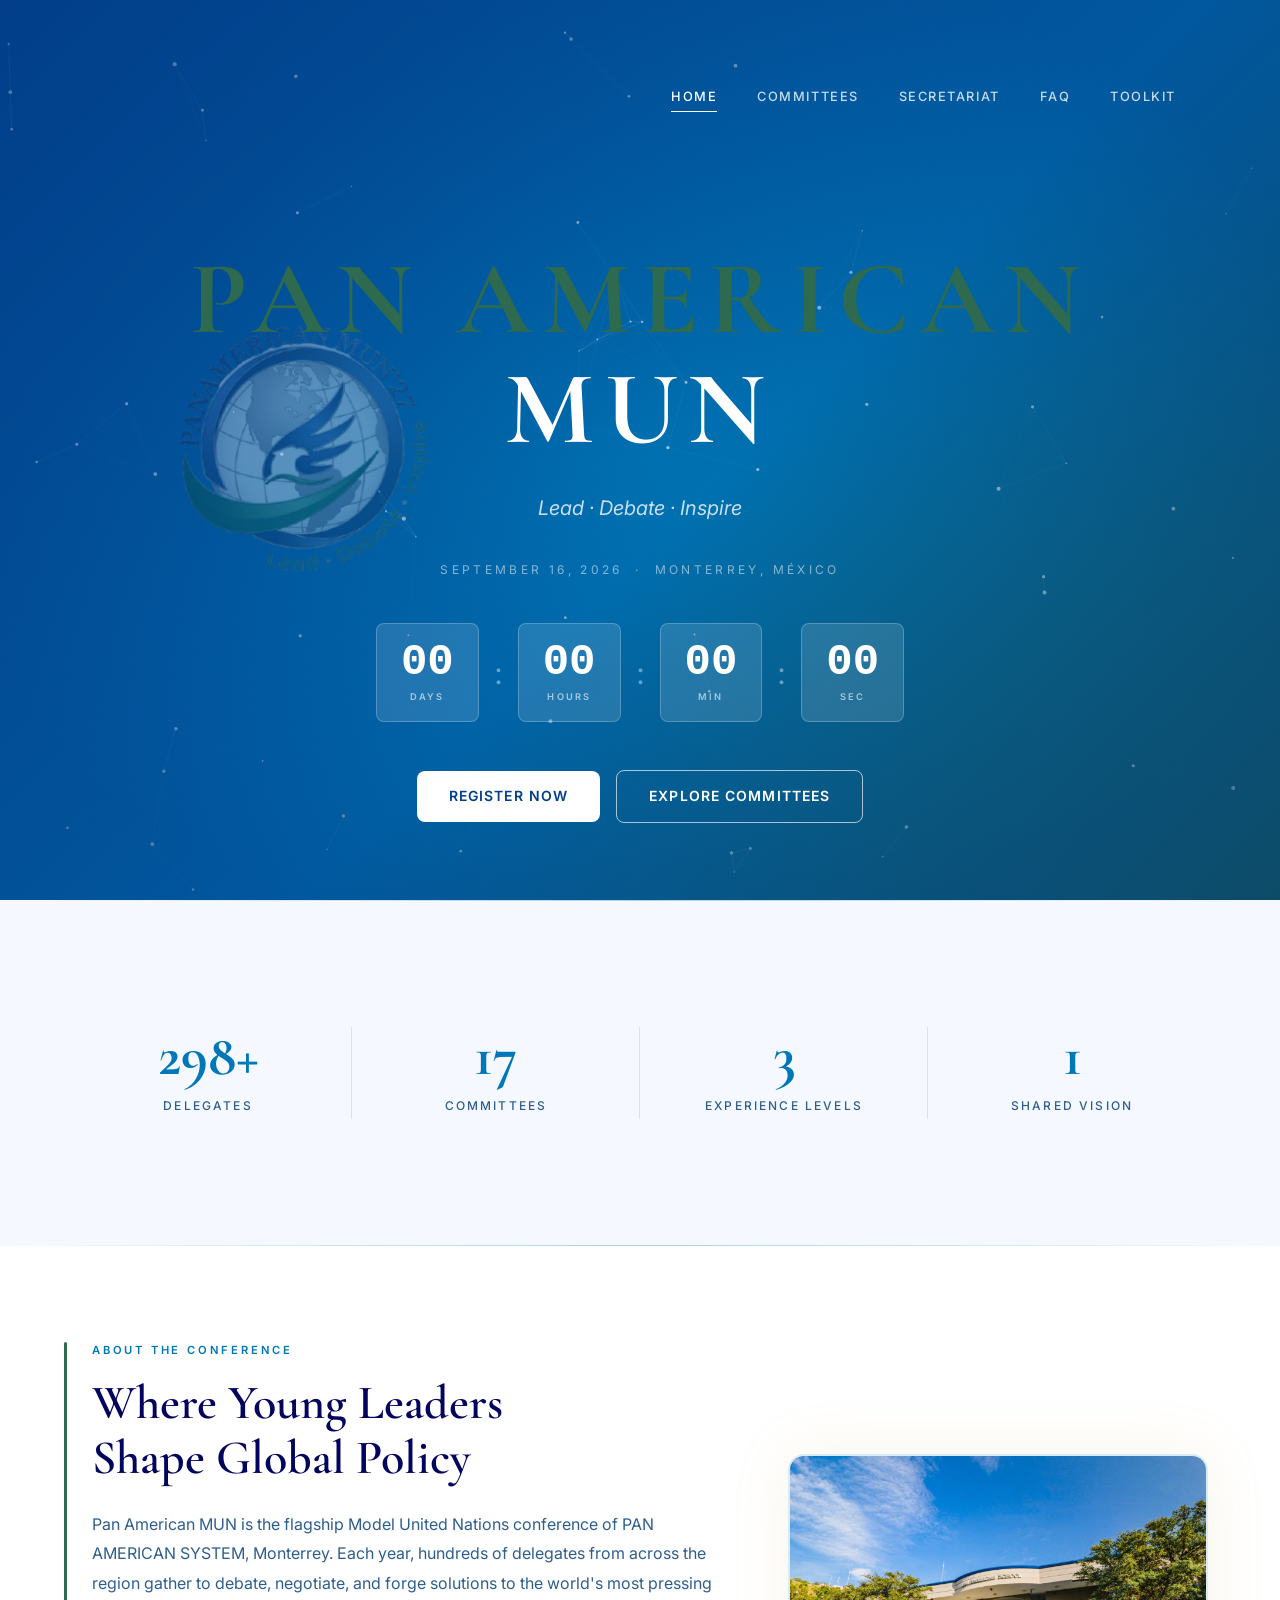
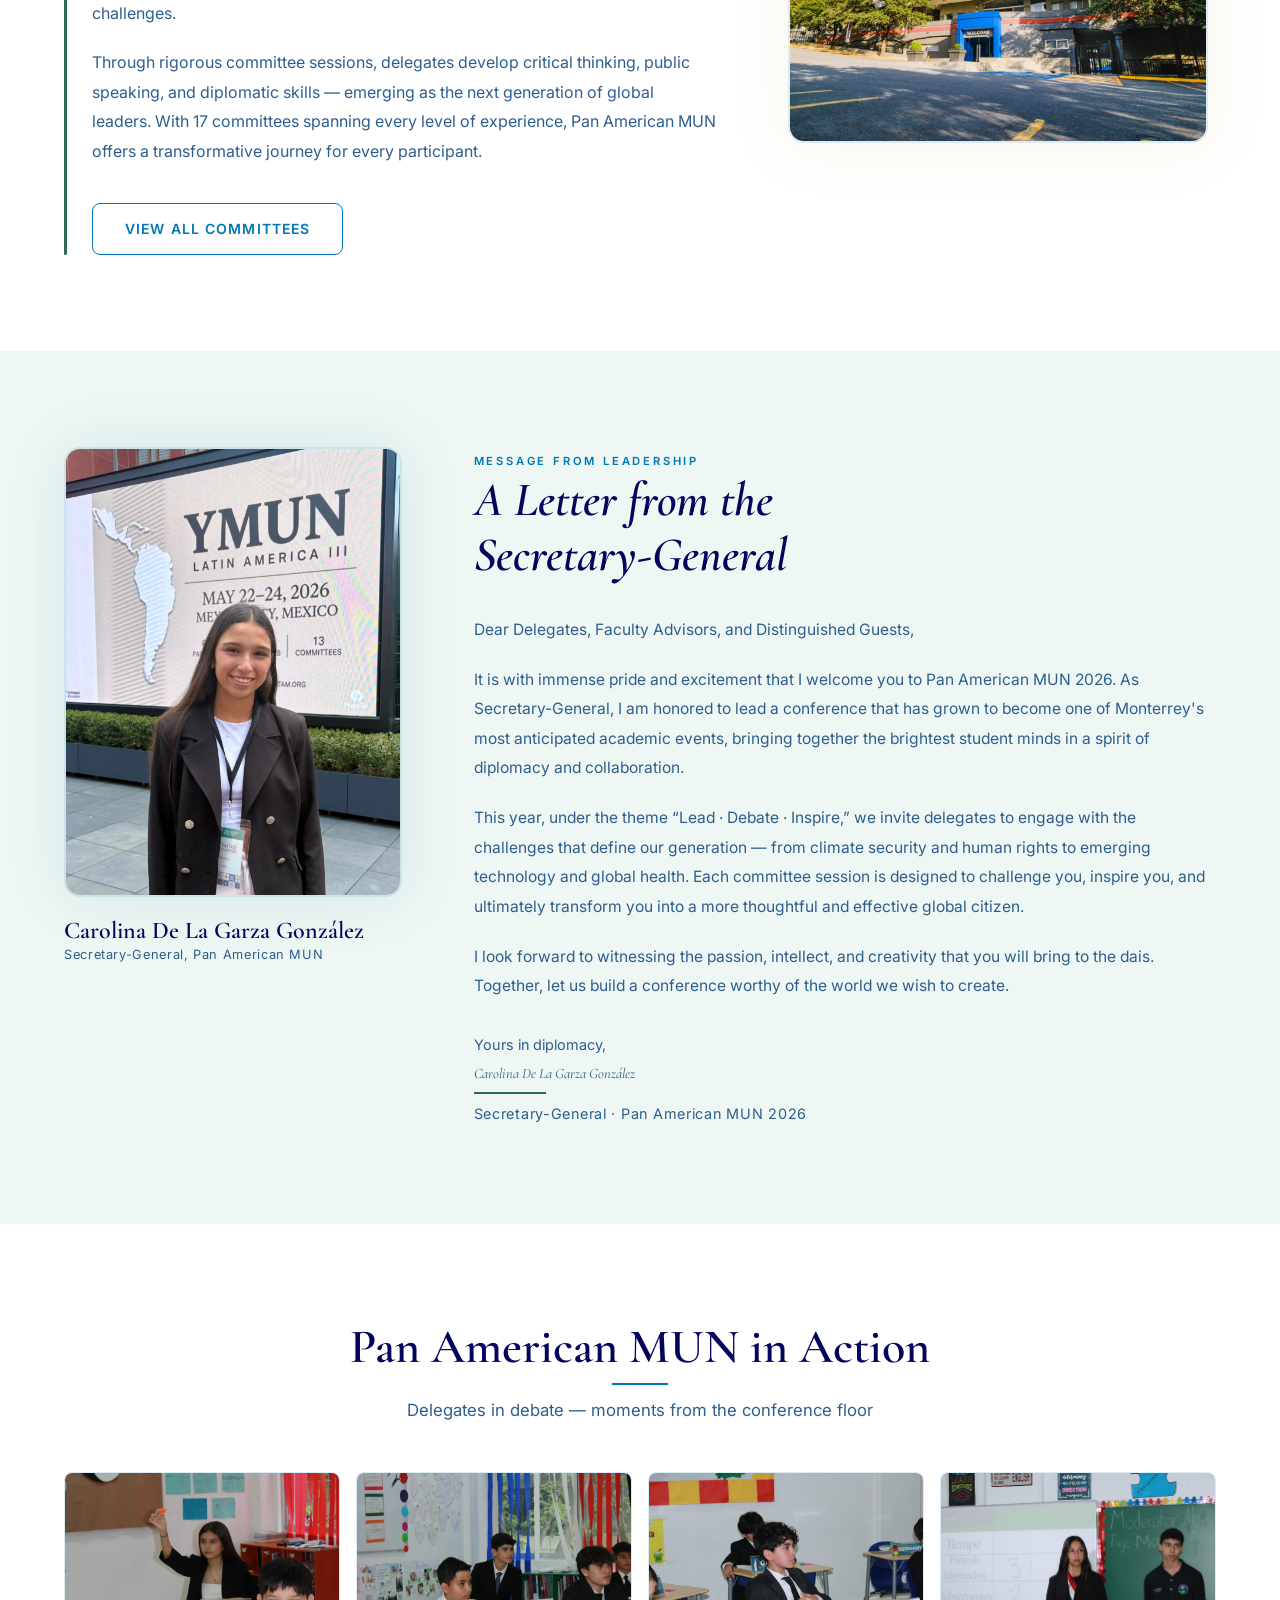
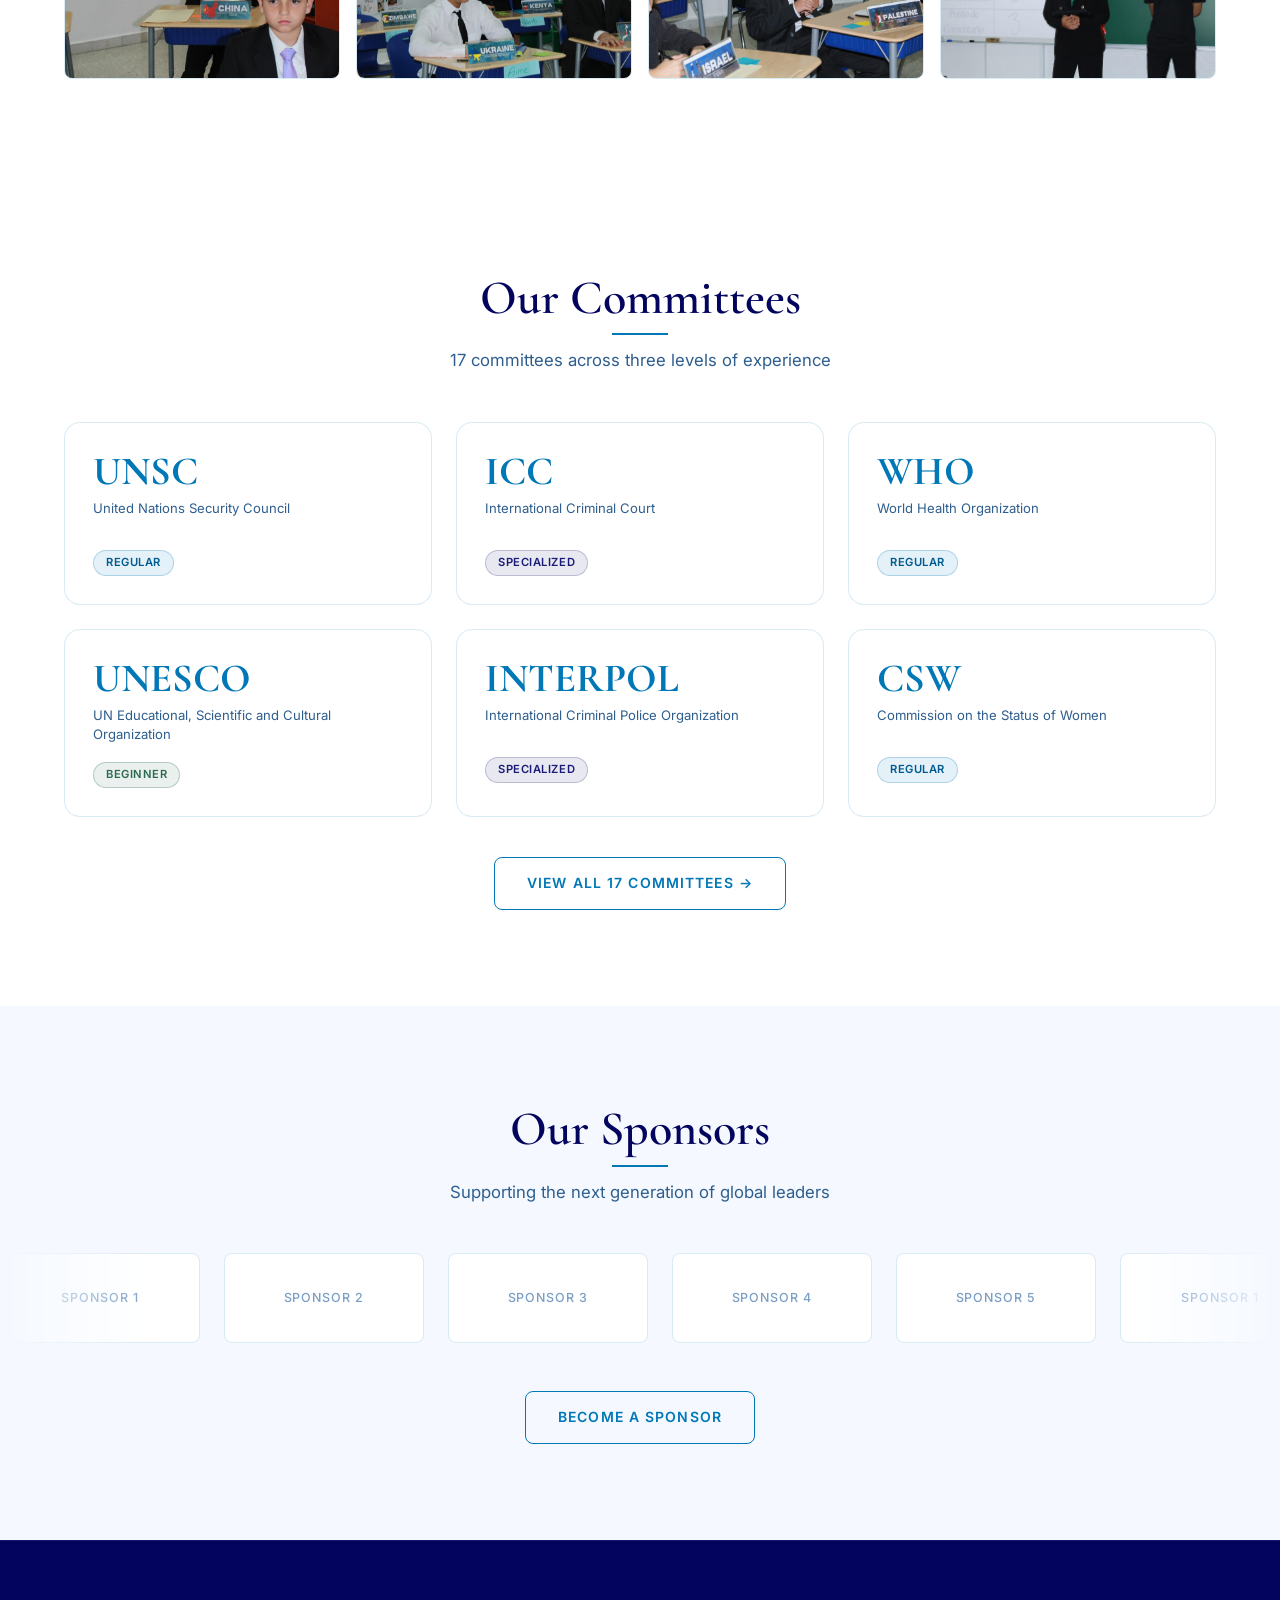
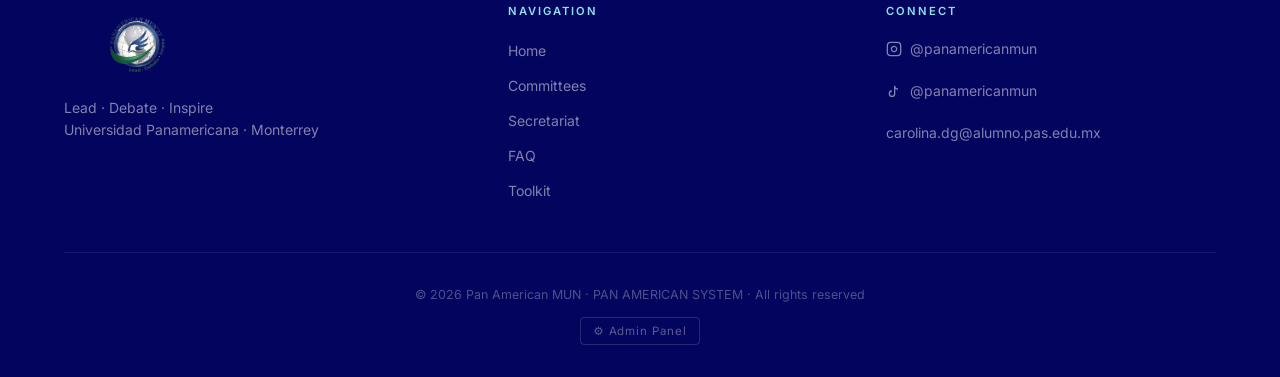
==== commit f5f98153: "Add admin panel, team photos, GitHub publish, footer admin link, toolkit page" ====
--- a/index.html
+++ b/index.html
@@ -25,6 +25,7 @@
         <a href="committees.html">Committees</a>
         <a href="secretariat.html">Secretariat</a>
         <a href="faq.html">FAQ</a>
+        <a href="toolkit.html">Toolkit</a>
       </div>
       <div class="nav-hamburger" id="hamburger">
         <span></span><span></span><span></span>
@@ -36,6 +37,7 @@
     <a href="committees.html">Committees</a>
     <a href="secretariat.html">Secretariat</a>
     <a href="faq.html">FAQ</a>
+    <a href="toolkit.html">Toolkit</a>
   </div>
 
   <!-- ═══ HERO ═══ -->
@@ -77,10 +79,6 @@
         <a href="#" class="btn btn-gold">Register Now</a>
         <a href="committees.html" class="btn btn-outline">Explore Committees</a>
       </div>
-    </div>
-    <div class="hero-scroll">
-      <span>Scroll</span>
-      <div class="scroll-chevron"></div>
     </div>
   </section>
 
@@ -258,6 +256,7 @@
             <li><a href="committees.html">Committees</a></li>
             <li><a href="secretariat.html">Secretariat</a></li>
             <li><a href="faq.html">FAQ</a></li>
+            <li><a href="toolkit.html">Toolkit</a></li>
           </ul>
         </div>
         <div class="footer-col">
@@ -277,11 +276,41 @@
           <p class="footer-email"><a href="mailto:carolina.dg@alumno.pas.edu.mx">carolina.dg@alumno.pas.edu.mx</a></p>
         </div>
       </div>
-      <div class="footer-bottom">© 2026 Pan American MUN · PAN AMERICAN SYSTEM · All rights reserved</div>
+      <div class="footer-bottom">
+        © 2026 Pan American MUN · PAN AMERICAN SYSTEM · All rights reserved
+        <br><a href="admin.html" class="footer-admin-link">⚙ Admin Panel</a>
+      </div>
     </div>
   </footer>
 
+  <script src="js/site-data.js"></script>
   <script src="https://unpkg.com/aos@2.3.4/dist/aos.js"></script>
   <script src="js/main.js"></script>
+  <script>
+  (async function(){
+    if (typeof SiteData === 'undefined') return;
+    const d = await SiteData.loadRemote();
+    const sgPhoto = document.querySelector('.sg-photo');
+    if (sgPhoto) sgPhoto.src = d.sg.photo;
+    const sgName = document.querySelector('.sg-name');
+    if (sgName) sgName.textContent = d.sg.name;
+    const sgTitles = document.querySelectorAll('.sg-title-lbl');
+    if (sgTitles[0]) sgTitles[0].textContent = d.sg.indexRole;
+    const ltexts = document.querySelectorAll('.sg-letter-text');
+    [d.sg.letterOpening, d.sg.letter1, d.sg.letter2, d.sg.letter3].forEach((t,i) => { if (ltexts[i] && t) ltexts[i].textContent = t; });
+    const sgClosing = document.querySelector('.sg-closing p:first-child');
+    if (sgClosing) sgClosing.textContent = d.sg.closing;
+    const sgSig = document.querySelector('.sg-signature');
+    if (sgSig) sgSig.textContent = d.sg.signature;
+    if (sgTitles[1]) sgTitles[1].textContent = d.sg.signatureTitle;
+    const regBtn = document.querySelector('.hero-ctas .btn-gold');
+    if (regBtn && d.conference.registerUrl && d.conference.registerUrl !== '#') regBtn.href = d.conference.registerUrl;
+    const imgs = document.querySelectorAll('.in-action-grid img');
+    ['session1','session2','session3','session4'].forEach((k,i) => { if (imgs[i] && d.gallery[k]) imgs[i].src = d.gallery[k]; });
+    const school = document.querySelector('.about-school-photo img');
+    if (school && d.gallery.school) school.src = d.gallery.school;
+    document.querySelectorAll('.footer-email a').forEach(a => { if (d.social.email) { a.href='mailto:'+d.social.email; a.textContent=d.social.email; } });
+  })();
+  </script>
 </body>
 </html>
--- a/css/styles.css
+++ b/css/styles.css
@@ -249,6 +249,12 @@
 .navbar.scrolled .nav-links a.active { color: var(--gold); }
 .navbar.scrolled .nav-hamburger span { background: var(--text-1); }
 
+/* Home hero: hide the navbar logo while over the hero — the large
+   translucent emblem behind the video already carries the branding */
+@media (min-width: 769px) {
+  body:has(.hero) .navbar:not(.scrolled) .nav-logo { display: none; }
+}
+
 /* Mobile overlay */
 .nav-overlay {
   display: none; position: fixed; inset: 0; z-index: 999;
@@ -268,24 +274,26 @@
    ========================================= */
 .un-emblem-bg {
   position: absolute;
-  left: -4%;
+  left: -2%;
   top: 50%;
   transform: translateY(-50%);
-  width: 42%;
-  max-width: 480px;
-  opacity: 0.22;
+  width: 56%;
+  max-width: 640px;
+  opacity: 0.34;
   color: #fff;
   pointer-events: none;
   z-index: 2;
 }
 .un-emblem-bg img {
   width: 100%; height: auto; display: block;
-  opacity: 0.22;
 }
 .page-hero .un-emblem-bg {
-  width: 30%;
-  max-width: 280px;
-  opacity: 0.07;
+  left: 50%;
+  top: 50%;
+  transform: translate(-50%, -50%);
+  width: 62%;
+  max-width: 560px;
+  opacity: 0.13;
 }
 
 /* =========================================
@@ -351,15 +359,23 @@
   padding-top: 2rem; text-align: center;
   color: rgba(255,255,255,0.3); font-size: 0.78rem;
 }
+.footer-admin-link {
+  display: inline-block; margin-top: .75rem;
+  color: rgba(255,255,255,0.35); font-size: .72rem;
+  letter-spacing: .08em; text-decoration: none;
+  border: 1px solid rgba(255,255,255,0.15);
+  padding: .25rem .75rem; border-radius: 4px; transition: .2s;
+}
+.footer-admin-link:hover { color: #fff; border-color: rgba(255,255,255,0.4); }
 
 /* =========================================
    HERO (index.html only)
    ========================================= */
 .hero {
-  position: relative; height: 100vh; min-height: 640px;
+  position: relative; min-height: 100vh;
   display: flex; align-items: center; justify-content: center; text-align: center;
   overflow: hidden;
-  padding-top: var(--nav-height); /* push center below fixed navbar */
+  padding: calc(var(--nav-height) + 2rem) 0 4rem; /* push center below fixed navbar, keep CTAs clear of the section below */
   background: linear-gradient(135deg, #023E8A 0%, #0077B6 55%, #1B5E40 100%);
 }
 .hero-video {
@@ -380,7 +396,7 @@
 }
 .hero-title {
   font-family: var(--font-display);
-  font-size: clamp(2.8rem, 10.5vw, 7.5rem);
+  font-size: clamp(2.8rem, 9vw, 6.5rem);
   font-weight: 700; letter-spacing: 0.1em; text-transform: uppercase;
   line-height: 1.05; margin-bottom: 1.75rem; color: #fff;
   opacity: 0; animation: fadeUp 0.7s ease 0.65s forwards;
@@ -442,21 +458,6 @@
 }
 .hero .btn-outline { border-color: rgba(255,255,255,0.65); color: #fff; }
 .hero .btn-outline:hover { background: rgba(255,255,255,0.12); border-color: #fff; transform: translateY(-2px); }
-
-/* scroll indicator */
-.hero-scroll {
-  position: absolute; bottom: 2.5rem; left: 50%;
-  transform: translateX(-50%); z-index: 3;
-  display: flex; flex-direction: column; align-items: center; gap: 0.6rem;
-  opacity: 0; animation: fadeIn 0.7s ease 2.2s forwards;
-}
-.hero-scroll span { font-size: 0.6rem; letter-spacing: 0.22em; text-transform: uppercase; color: rgba(255,255,255,0.5); }
-.scroll-chevron {
-  width: 18px; height: 18px;
-  border-right: 2px solid rgba(255,255,255,0.55);
-  border-bottom: 2px solid rgba(255,255,255,0.55);
-  transform: rotate(45deg); animation: bounce 1.6s ease infinite;
-}
 
 /* =========================================
    STATS
@@ -699,10 +700,10 @@
   box-shadow: 0 8px 48px rgba(0,0,0,0.45);
 }
 .team-section { background: var(--bg-green); padding: var(--section-py) 0; }
-.team-grid { display: grid; grid-template-columns: repeat(3,1fr); gap: 2rem; }
+.team-grid { display: grid; grid-template-columns: repeat(5,1fr); gap: 1.25rem; }
 .team-card {
   background: #fff; border: 1px solid var(--border);
-  border-radius: var(--radius-lg); padding: 2rem 1.5rem; text-align: center;
+  border-radius: var(--radius-lg); text-align: center; overflow: hidden;
   transition: border-color var(--transition), transform var(--transition), box-shadow var(--transition);
 }
 .team-card:hover {
@@ -710,12 +711,14 @@
   box-shadow: 0 8px 24px rgba(0,119,182,0.1);
 }
 .team-avatar {
-  width: 96px; height: 96px; border-radius: 50%;
-  background: var(--bg-elevated); border: 2px solid var(--border);
-  margin: 0 auto 1.25rem; overflow: hidden;
-  display: flex; align-items: center; justify-content: center;
-}
-.team-avatar svg { width: 56px; height: 56px; color: var(--text-3); }
+  width: 100%; height: 220px; border-radius: 0;
+  background: var(--bg-elevated); border: none; margin: 0;
+  overflow: hidden; display: flex; align-items: center; justify-content: center;
+}
+.team-avatar svg { width: 64px; height: 64px; color: var(--text-3); }
+.team-avatar img { width: 100%; height: 100%; object-fit: cover; object-position: top center; }
+.team-card .team-name { padding: 1.25rem 1rem 0.25rem; font-family: var(--font-display); font-size: 1.1rem; font-style: italic; margin-bottom: 0; }
+.team-card .team-role { padding: 0 1rem 1.25rem; font-size: 0.72rem; font-weight: 600; letter-spacing: 0.12em; text-transform: uppercase; color: var(--text-2); }
 .team-name { font-family: var(--font-display); font-size: 1.2rem; font-style: italic; margin-bottom: 0.3rem; }
 .team-role { font-size: 0.75rem; font-weight: 600; letter-spacing: 0.12em; text-transform: uppercase; color: var(--text-2); }
 .tba-note {
@@ -754,11 +757,106 @@
 .contact-links { display: flex; align-items: center; justify-content: center; gap: 1rem; flex-wrap: wrap; }
 
 /* =========================================
+   TOOLKIT PAGE
+   ========================================= */
+.toolkit-section { padding: var(--section-py) 0; background: var(--bg-deep); }
+.toolkit-tabs { max-width: 980px; margin: 0 auto 3.5rem; }
+.toolkit-panel { display: none; }
+.toolkit-panel.active { display: block; animation: fadeUp 0.5s ease; }
+.toolkit-panel-head { text-align: center; margin-bottom: 2.5rem; }
+.toolkit-panel-head h2 { margin-bottom: 0.5rem; }
+.toolkit-body { max-width: 760px; margin: 0 auto; }
+.toolkit-body p { color: var(--text-2); line-height: 1.85; margin-bottom: 1.25rem; font-size: 0.975rem; }
+.toolkit-body h3 { margin: 2rem 0 1rem; color: var(--text-1); }
+.toolkit-body .bullet-list { margin: 0 0 1.5rem; }
+.toolkit-body .bullet-list li {
+  position: relative; padding-left: 1.5rem; margin-bottom: 0.6rem;
+  color: var(--text-2); line-height: 1.6; font-size: 0.95rem;
+}
+.toolkit-body .bullet-list li::before {
+  content: '●'; position: absolute; left: 0; top: 0.3em;
+  color: var(--gold); font-size: 0.6rem;
+}
+.toolkit-warning {
+  background: var(--gold-dim); border: 1px solid var(--border-strong);
+  border-radius: var(--radius); padding: 1.25rem 1.5rem; margin-bottom: 1.5rem;
+  color: var(--text-1); font-size: 0.9rem; line-height: 1.7;
+}
+
+/* To-be-announced placeholder */
+.tbd-block {
+  text-align: center; padding: 4rem 2rem; max-width: 600px; margin: 0 auto;
+  border: 2px dashed var(--border); border-radius: var(--radius-lg); background: var(--bg-card);
+  color: var(--text-3);
+}
+.tbd-block svg { margin-bottom: 1rem; }
+.tbd-block span { display: block; font-family: var(--font-display); font-size: 1.4rem; color: var(--text-2); }
+.tbd-block p { color: var(--text-3); font-size: 0.85rem; margin-top: 0.5rem; }
+
+/* PDF download CTA */
+.pdf-cta { text-align: center; margin: 1.5rem 0 2.5rem; }
+
+/* General Rules numbered list */
+.rules-list { list-style: none; counter-reset: rule; max-width: 700px; margin: 0 auto; }
+.rules-list li {
+  counter-increment: rule; display: flex; gap: 1.25rem;
+  padding: 1.1rem 0; border-bottom: 1px solid var(--border);
+}
+.rules-list li:last-child { border-bottom: none; }
+.rules-list li::before {
+  content: counter(rule); flex-shrink: 0; width: 32px; height: 32px; border-radius: 50%;
+  background: var(--gold); color: #fff; display: flex; align-items: center; justify-content: center;
+  font-weight: 700; font-size: 0.85rem;
+}
+.rules-list li span { color: var(--text-2); line-height: 1.6; padding-top: 0.35rem; font-size: 0.95rem; }
+
+/* Flow of the session — vertical timeline */
+.flow-timeline { position: relative; max-width: 680px; margin: 0 auto; padding-left: 2.75rem; }
+.flow-timeline::before {
+  content: ''; position: absolute; left: 14px; top: 6px; bottom: 6px;
+  width: 2px; background: var(--border-strong);
+}
+.flow-step { position: relative; padding-bottom: 1.9rem; }
+.flow-step:last-child { padding-bottom: 0; }
+.flow-step::before {
+  content: attr(data-step); position: absolute; left: -2.75rem; top: 0;
+  width: 30px; height: 30px; border-radius: 50%; background: var(--gold); color: #fff;
+  display: flex; align-items: center; justify-content: center; font-weight: 700; font-size: 0.8rem; z-index: 2;
+}
+.flow-step h4 { font-size: 0.95rem; font-weight: 600; color: var(--text-1); line-height: 1.4; }
+.flow-footnotes { max-width: 680px; margin: 2.5rem auto 0; border-top: 1px solid var(--border); padding-top: 1.5rem; }
+.flow-footnotes p { font-style: italic; color: var(--text-3); font-size: 0.85rem; margin-bottom: 0.5rem; }
+
+/* Protocol page */
+.protocol-grid { display: grid; grid-template-columns: repeat(4,1fr); gap: 1rem; max-width: 820px; margin: 0 auto 3rem; }
+.protocol-stat { text-align: center; padding: 1.25rem 0.75rem; background: var(--bg-card); border: 1px solid var(--border); border-radius: var(--radius); }
+.protocol-stat strong { display: block; font-family: var(--font-display); font-size: 1.3rem; color: var(--gold); }
+.protocol-stat span { font-size: 0.7rem; color: var(--text-3); letter-spacing: 0.05em; text-transform: uppercase; }
+.protocol-terms { max-width: 760px; margin: 0 auto 3rem; }
+.protocol-term { display: grid; grid-template-columns: 220px 1fr; gap: 1rem; padding: 0.9rem 0; border-bottom: 1px solid var(--border); }
+.protocol-term dt { font-weight: 600; color: var(--text-1); font-size: 0.9rem; }
+.protocol-term dd { color: var(--text-2); font-size: 0.9rem; line-height: 1.6; }
+.protocol-subgrid { display: grid; grid-template-columns: 1fr 1fr; gap: 1.5rem; max-width: 760px; margin: 0 auto 3rem; }
+.protocol-card { background: #fff; border: 1px solid var(--border); border-radius: var(--radius-lg); padding: 1.5rem; }
+.protocol-card h4 { font-family: var(--font-display); font-size: 1.05rem; margin-bottom: 0.75rem; color: var(--gold); }
+.protocol-card p { font-size: 0.875rem; color: var(--text-2); line-height: 1.6; margin-bottom: 0.5rem; }
+.protocol-card p:last-child { margin-bottom: 0; }
+
+/* Map placeholder */
+.map-placeholder-large {
+  width: 100%; aspect-ratio: 16/9; max-width: 900px; margin: 0 auto;
+  background: var(--bg-elevated); border: 2px dashed var(--border); border-radius: var(--radius-lg);
+  display: flex; flex-direction: column; align-items: center; justify-content: center;
+  gap: 1rem; color: var(--text-3);
+}
+.map-placeholder-large span { font-family: var(--font-display); font-size: 1.3rem; color: var(--text-2); }
+.map-placeholder-large p { font-size: 0.85rem; color: var(--text-3); }
+
+/* =========================================
    KEYFRAMES
    ========================================= */
 @keyframes fadeUp  { from { opacity:0; transform:translateY(22px); } to { opacity:1; transform:translateY(0); } }
 @keyframes fadeIn  { from { opacity:0; } to { opacity:1; } }
-@keyframes bounce  { 0%,100%{transform:rotate(45deg) translateY(0);} 50%{transform:rotate(45deg) translateY(7px);} }
 @keyframes marquee { from{transform:translateX(0);} to{transform:translateX(-50%);} }
 @keyframes pulseGlow { 0%,100%{opacity:.6;transform:scale(1);} 50%{opacity:1;transform:scale(1.06);} }
 
@@ -775,9 +873,11 @@
   .committees-grid { grid-template-columns: repeat(2,1fr); }
   .committees-full-grid { grid-template-columns: repeat(2,1fr); }
   .footer-grid { grid-template-columns: 1fr 1fr; }
-  .team-grid { grid-template-columns: repeat(2,1fr); }
+  .team-grid { grid-template-columns: repeat(3,1fr); }
   .stats-grid { grid-template-columns: repeat(2,1fr); }
   .un-emblem-bg { display: none; }
+  .protocol-grid { grid-template-columns: repeat(2,1fr); }
+  .protocol-subgrid { grid-template-columns: 1fr; }
 }
 @media (max-width: 768px) {
   :root { --section-py: 64px; --nav-height: 120px; }
@@ -802,8 +902,11 @@
   .countdown-sep { display: none; }
   .footer-grid { grid-template-columns: 1fr; gap: 2rem; }
   .stat-item:not(:last-child)::after { display: none; }
-  .team-grid { grid-template-columns: repeat(2,1fr); }
+  .team-grid { grid-template-columns: repeat(2,1fr); gap: 1rem; }
   .in-action-grid { grid-template-columns: repeat(2,1fr); }
+  .protocol-term { grid-template-columns: 1fr; gap: 0.3rem; }
+  .flow-timeline { padding-left: 2.25rem; }
+  .flow-step::before { left: -2.25rem; width: 26px; height: 26px; font-size: 0.72rem; }
 }
 @media (max-width: 480px) {
   .hero-title { font-size: 2.75rem; }
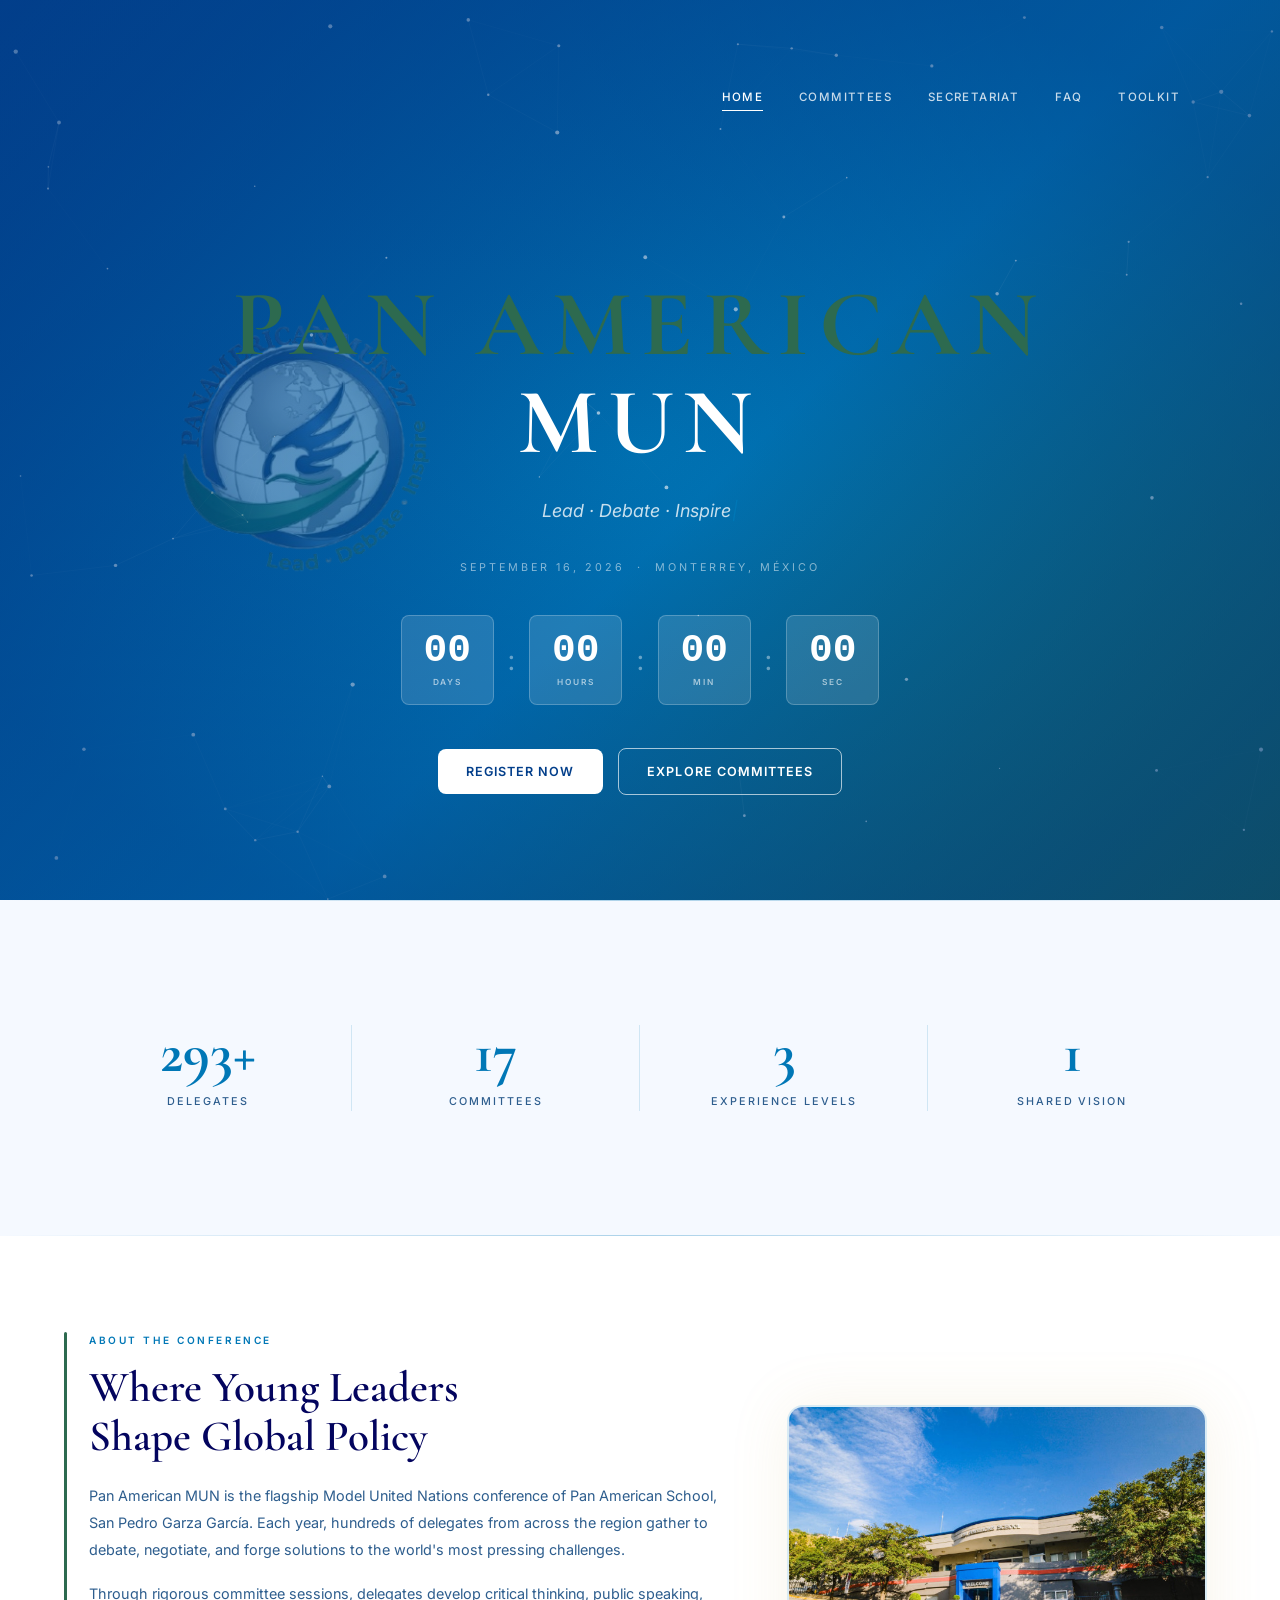
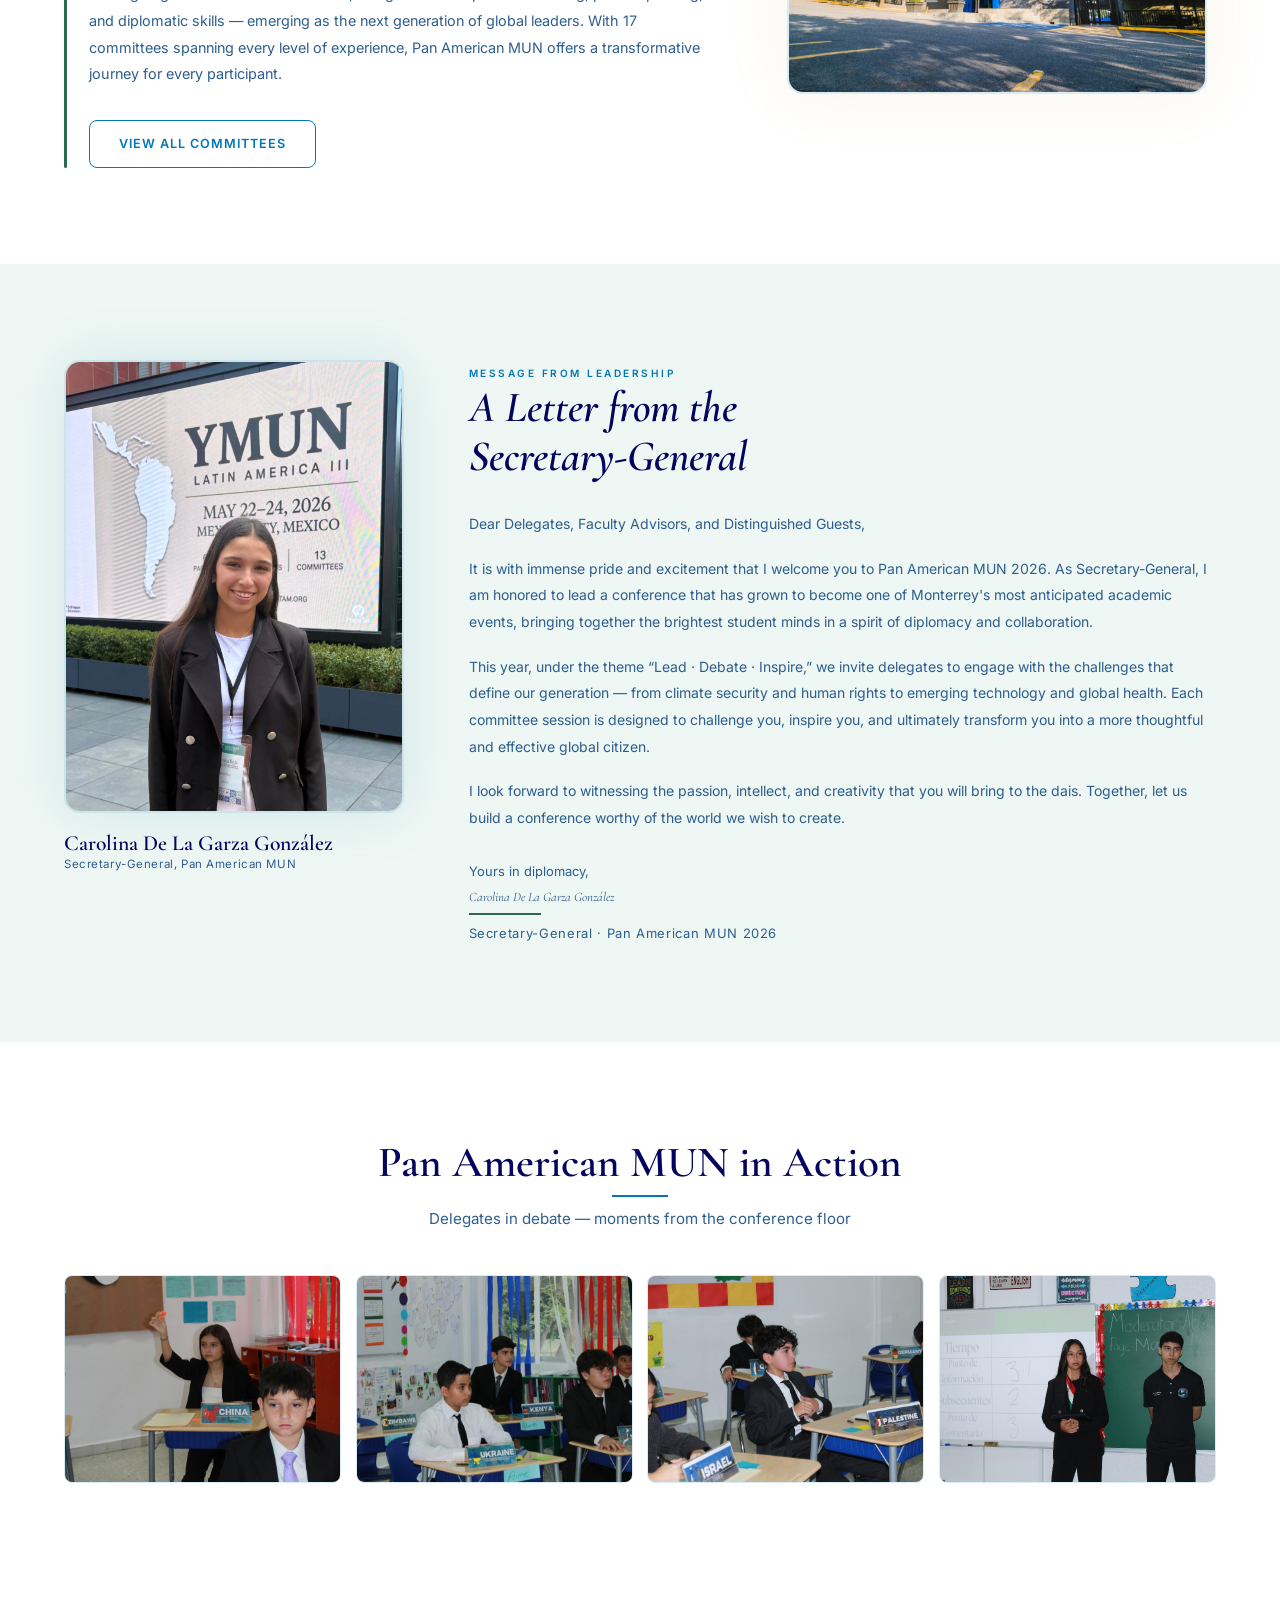
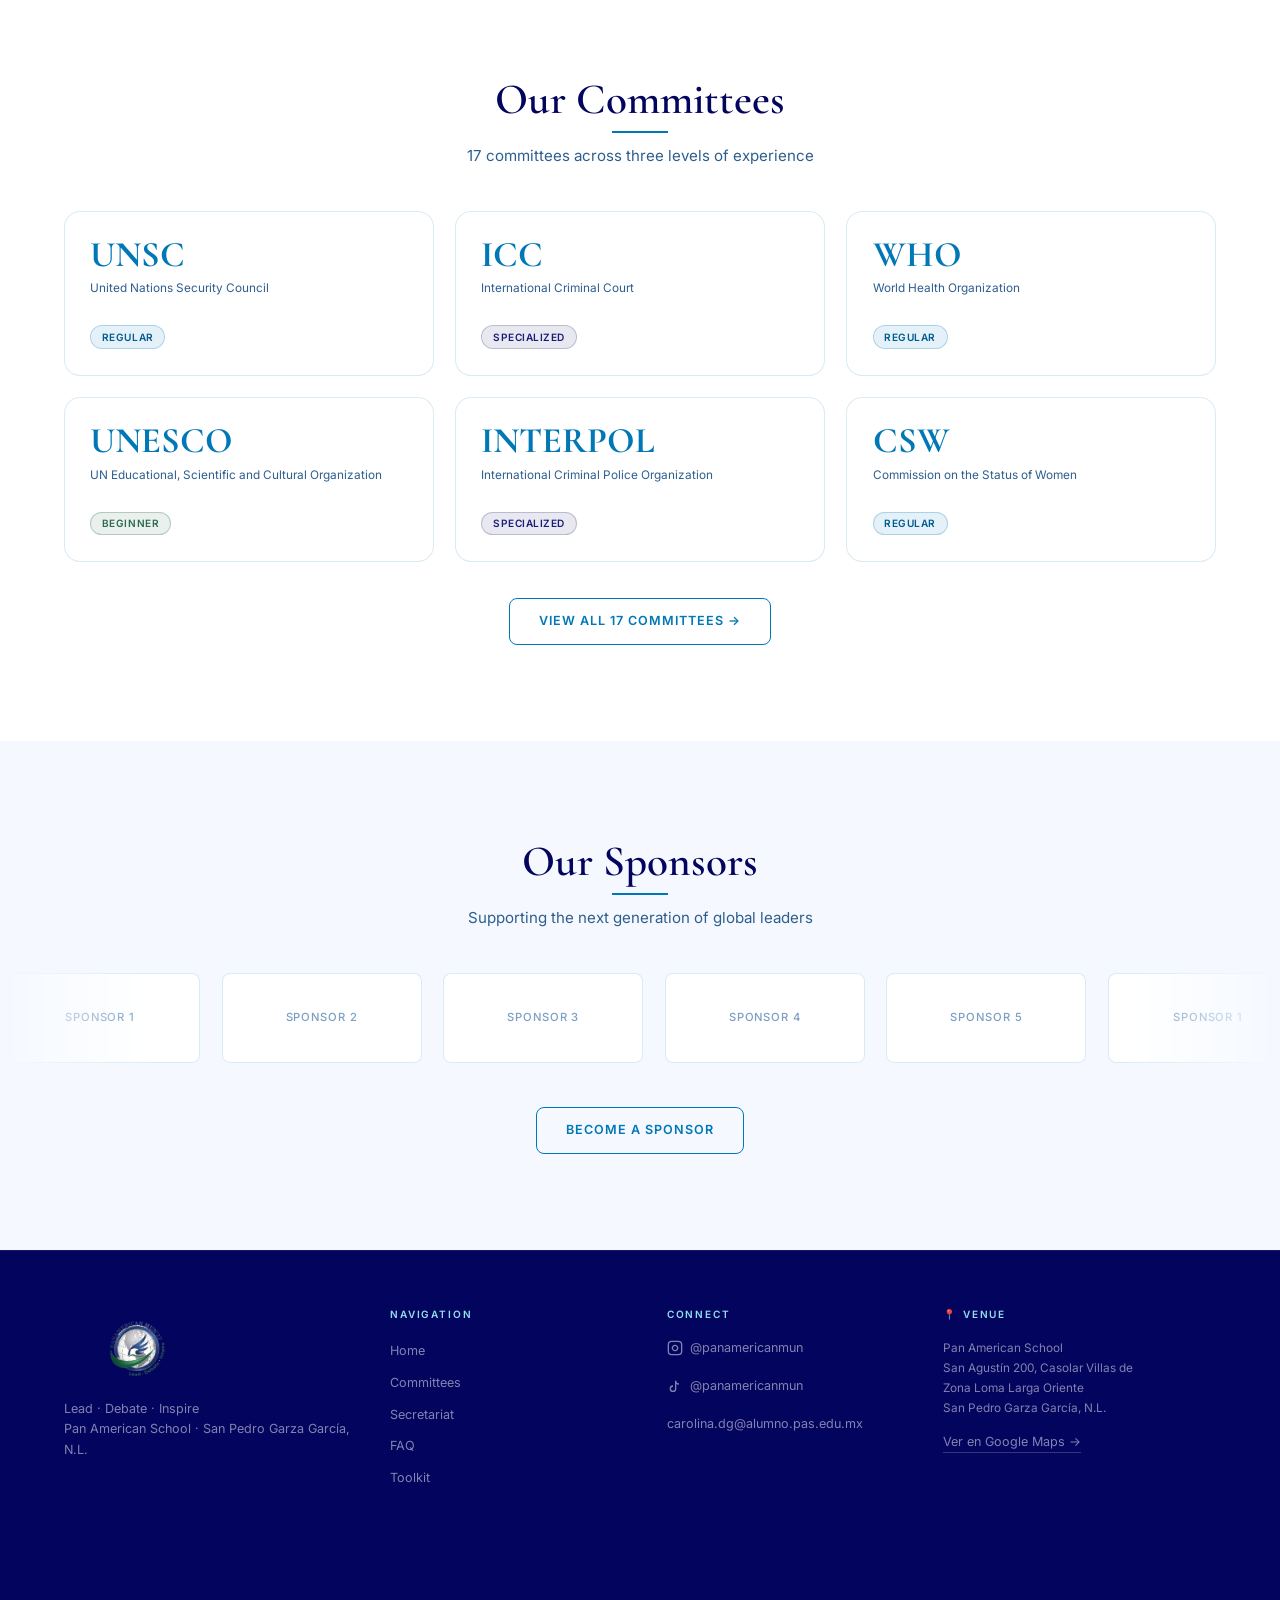
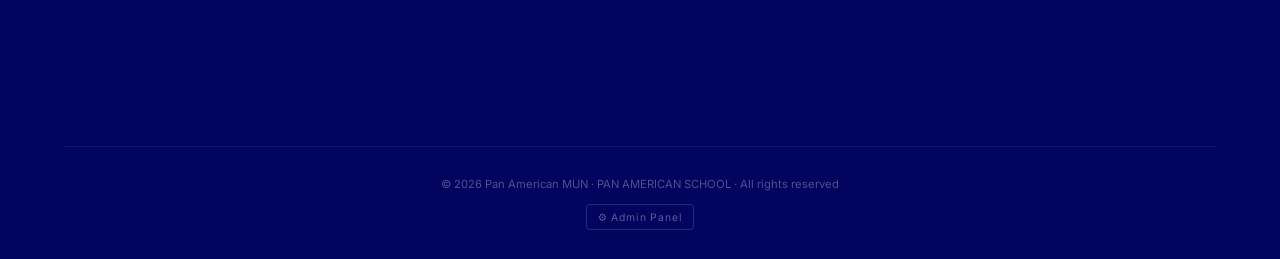
==== commit f44bb56c: "Update school name to Pan American School, add Google Maps to footer" ====
--- a/index.html
+++ b/index.html
@@ -4,9 +4,9 @@
   <meta charset="UTF-8" />
   <meta name="viewport" content="width=device-width, initial-scale=1.0" />
   <title>Pan American MUN 2026 — Shaping Tomorrow's World</title>
-  <meta name="description" content="Pan American MUN — the premier Model United Nations conference at PAN AMERICAN SYSTEM, Monterrey. September 2026." />
+  <meta name="description" content="Pan American MUN — the premier Model United Nations conference at Pan American School, San Pedro Garza García. September 2026." />
   <meta property="og:title" content="Pan American MUN 2026 — Shaping Tomorrow's World" />
-  <meta property="og:description" content="The premier Model United Nations conference at PAN AMERICAN SYSTEM, Monterrey. September 2026." />
+  <meta property="og:description" content="The premier Model United Nations conference at Pan American School, San Pedro Garza García. September 2026." />
   <meta property="og:image" content="img/carolina.jpg" />
   <meta property="og:type" content="website" />
   <link rel="stylesheet" href="css/styles.css" />
@@ -115,14 +115,14 @@
           <div class="about-text">
             <span class="label-gold">About the Conference</span>
             <h2>Where Young Leaders<br>Shape Global Policy</h2>
-            <p>Pan American MUN is the flagship Model United Nations conference of PAN AMERICAN SYSTEM, Monterrey. Each year, hundreds of delegates from across the region gather to debate, negotiate, and forge solutions to the world's most pressing challenges.</p>
+            <p>Pan American MUN is the flagship Model United Nations conference of Pan American School, San Pedro Garza García. Each year, hundreds of delegates from across the region gather to debate, negotiate, and forge solutions to the world's most pressing challenges.</p>
             <p>Through rigorous committee sessions, delegates develop critical thinking, public speaking, and diplomatic skills — emerging as the next generation of global leaders. With 17 committees spanning every level of experience, Pan American MUN offers a transformative journey for every participant.</p>
             <a href="committees.html" class="btn btn-outline mt-4">View All Committees</a>
           </div>
         </div>
         <div class="about-graphic" data-aos="fade-left">
           <div class="about-school-photo">
-            <img src="img/school.jpg" alt="Universidad Panamericana — Pan American MUN venue">
+            <img src="img/school.jpg" alt="Pan American School — Pan American MUN venue">
           </div>
         </div>
       </div>
@@ -247,7 +247,7 @@
           <div class="footer-logo">
             <img src="img/logo.png" alt="Pan American MUN" class="footer-logo-img">
           </div>
-          <p class="footer-tagline">Lead · Debate · Inspire<br>Universidad Panamericana · Monterrey</p>
+          <p class="footer-tagline">Lead · Debate · Inspire<br>Pan American School · San Pedro Garza García, N.L.</p>
         </div>
         <div class="footer-col">
           <h4>Navigation</h4>
@@ -275,9 +275,17 @@
           </div>
           <p class="footer-email"><a href="mailto:carolina.dg@alumno.pas.edu.mx">carolina.dg@alumno.pas.edu.mx</a></p>
         </div>
+        <div class="footer-col">
+          <h4>📍 Venue</h4>
+          <p class="footer-address">Pan American School<br>San Agustín 200, Casolar Villas de<br>Zona Loma Larga Oriente<br>San Pedro Garza García, N.L.</p>
+          <a href="https://maps.google.com/?q=Pan+American+School,+San+Pedro+Garza+Garcia,+Nuevo+Leon,+Mexico" target="_blank" rel="noopener" class="footer-maps-link">Ver en Google Maps →</a>
+        </div>
+      </div>
+      <div class="footer-map">
+        <iframe src="https://maps.google.com/maps?q=San+Agustin+200,+San+Pedro+Garza+Garcia,+Nuevo+Leon,+Mexico&output=embed" width="100%" height="200" style="border:0;display:block" allowfullscreen="" loading="lazy" referrerpolicy="no-referrer-when-downgrade"></iframe>
       </div>
       <div class="footer-bottom">
-        © 2026 Pan American MUN · PAN AMERICAN SYSTEM · All rights reserved
+        © 2026 Pan American MUN · PAN AMERICAN SCHOOL · All rights reserved
         <br><a href="admin.html" class="footer-admin-link">⚙ Admin Panel</a>
       </div>
     </div>
--- a/css/styles.css
+++ b/css/styles.css
@@ -39,7 +39,7 @@
 
 /* ── Reset ── */
 *, *::before, *::after { box-sizing: border-box; margin: 0; padding: 0; }
-html { scroll-behavior: smooth; }
+html { scroll-behavior: smooth; font-size: 90%; }
 body {
   background: var(--bg-deep);
   color: var(--text-1);
@@ -330,8 +330,12 @@
   padding: 4rem 0 2rem;
 }
 .footer-grid {
-  display: grid; grid-template-columns: 1.2fr 1fr 1fr; gap: 3rem; margin-bottom: 3rem;
-}
+  display: grid; grid-template-columns: 1.2fr 1fr 1fr 1.1fr; gap: 2rem; margin-bottom: 2rem;
+}
+.footer-address { font-size: .82rem; color: rgba(255,255,255,.5); line-height: 1.7; margin-bottom: .75rem; }
+.footer-maps-link { display: inline-block; font-size: .78rem; color: rgba(255,255,255,.55); text-decoration: none; border-bottom: 1px solid rgba(255,255,255,.2); transition: .2s; }
+.footer-maps-link:hover { color: #fff; border-bottom-color: rgba(255,255,255,.5); }
+.footer-map { margin-bottom: 2rem; border-radius: 10px; overflow: hidden; opacity: .85; }
 .footer-logo { margin-bottom: 0.75rem; }
 .footer-logo-img {
   height: 80px; width: auto; display: block;
@@ -872,7 +876,7 @@
   .sg-feat-photo { max-width: 320px; }
   .committees-grid { grid-template-columns: repeat(2,1fr); }
   .committees-full-grid { grid-template-columns: repeat(2,1fr); }
-  .footer-grid { grid-template-columns: 1fr 1fr; }
+  .footer-grid { grid-template-columns: 1fr 1fr; gap: 1.5rem; }
   .team-grid { grid-template-columns: repeat(3,1fr); }
   .stats-grid { grid-template-columns: repeat(2,1fr); }
   .un-emblem-bg { display: none; }
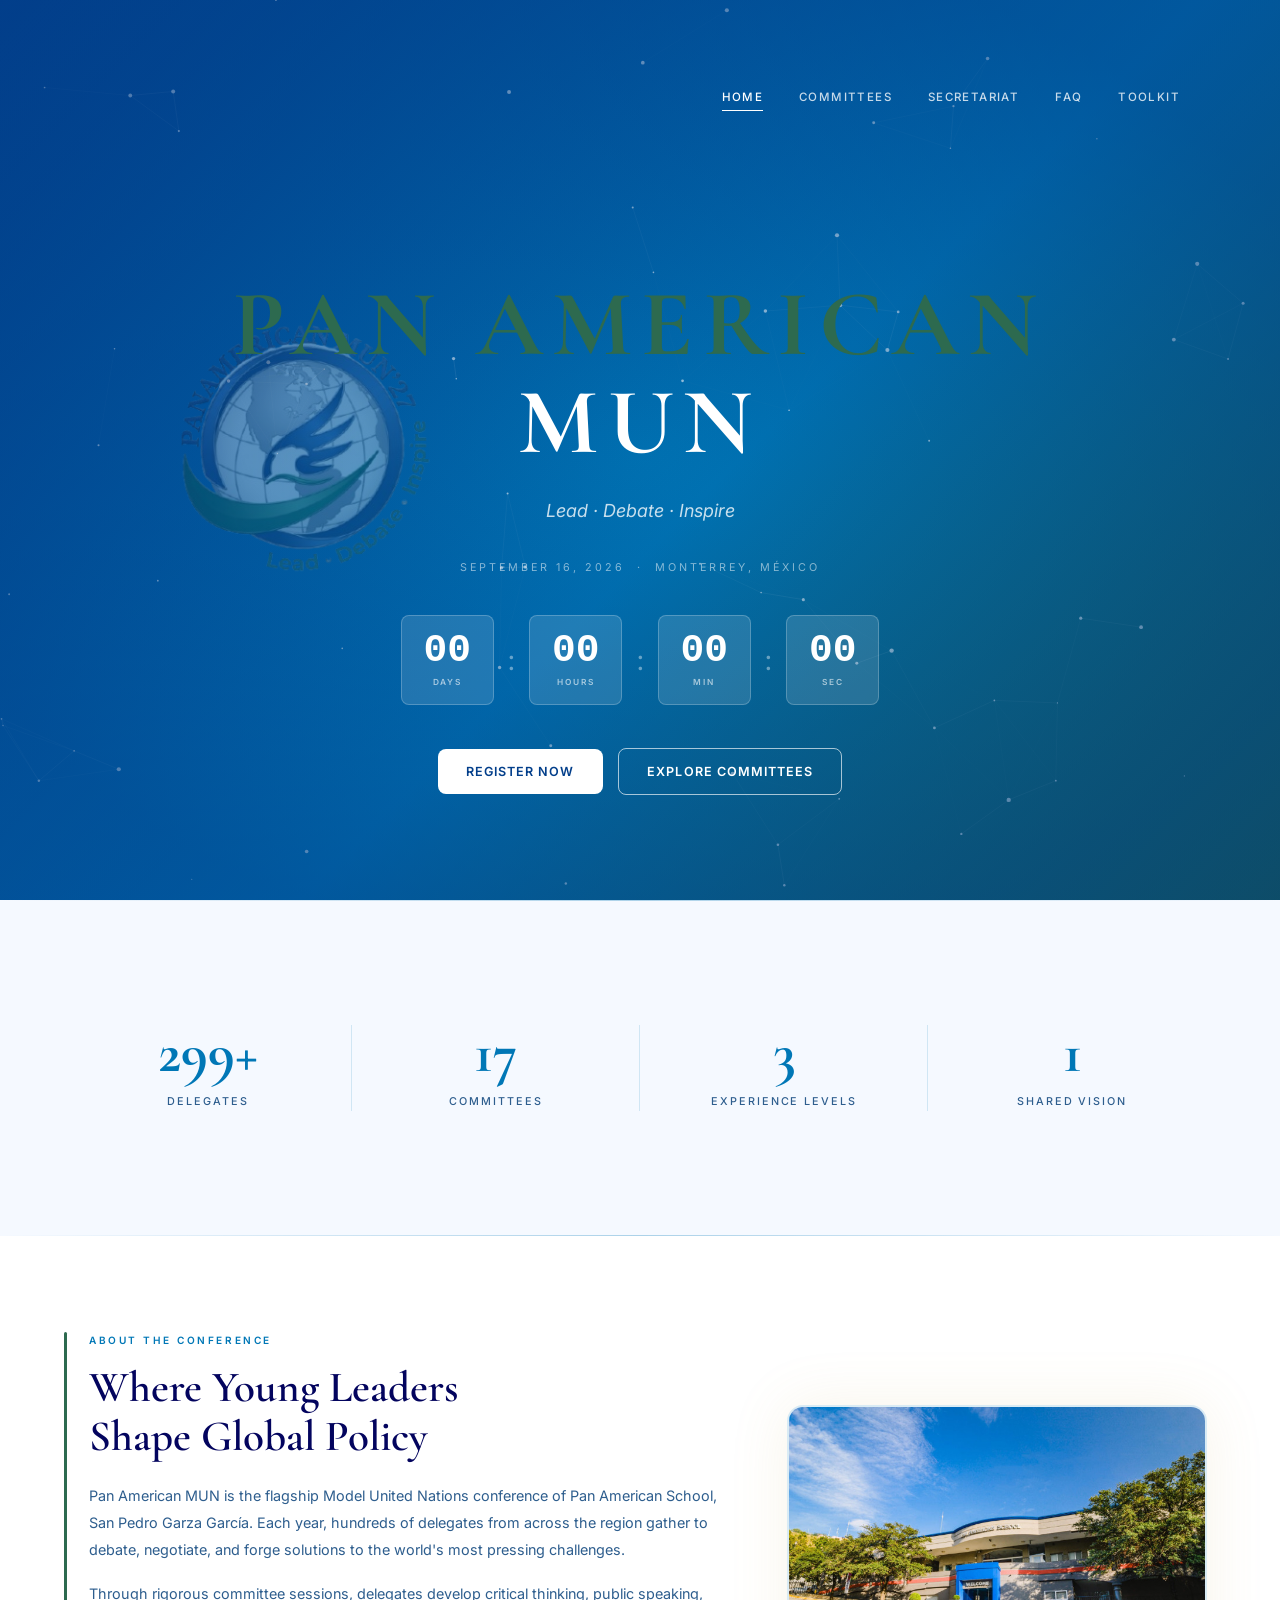
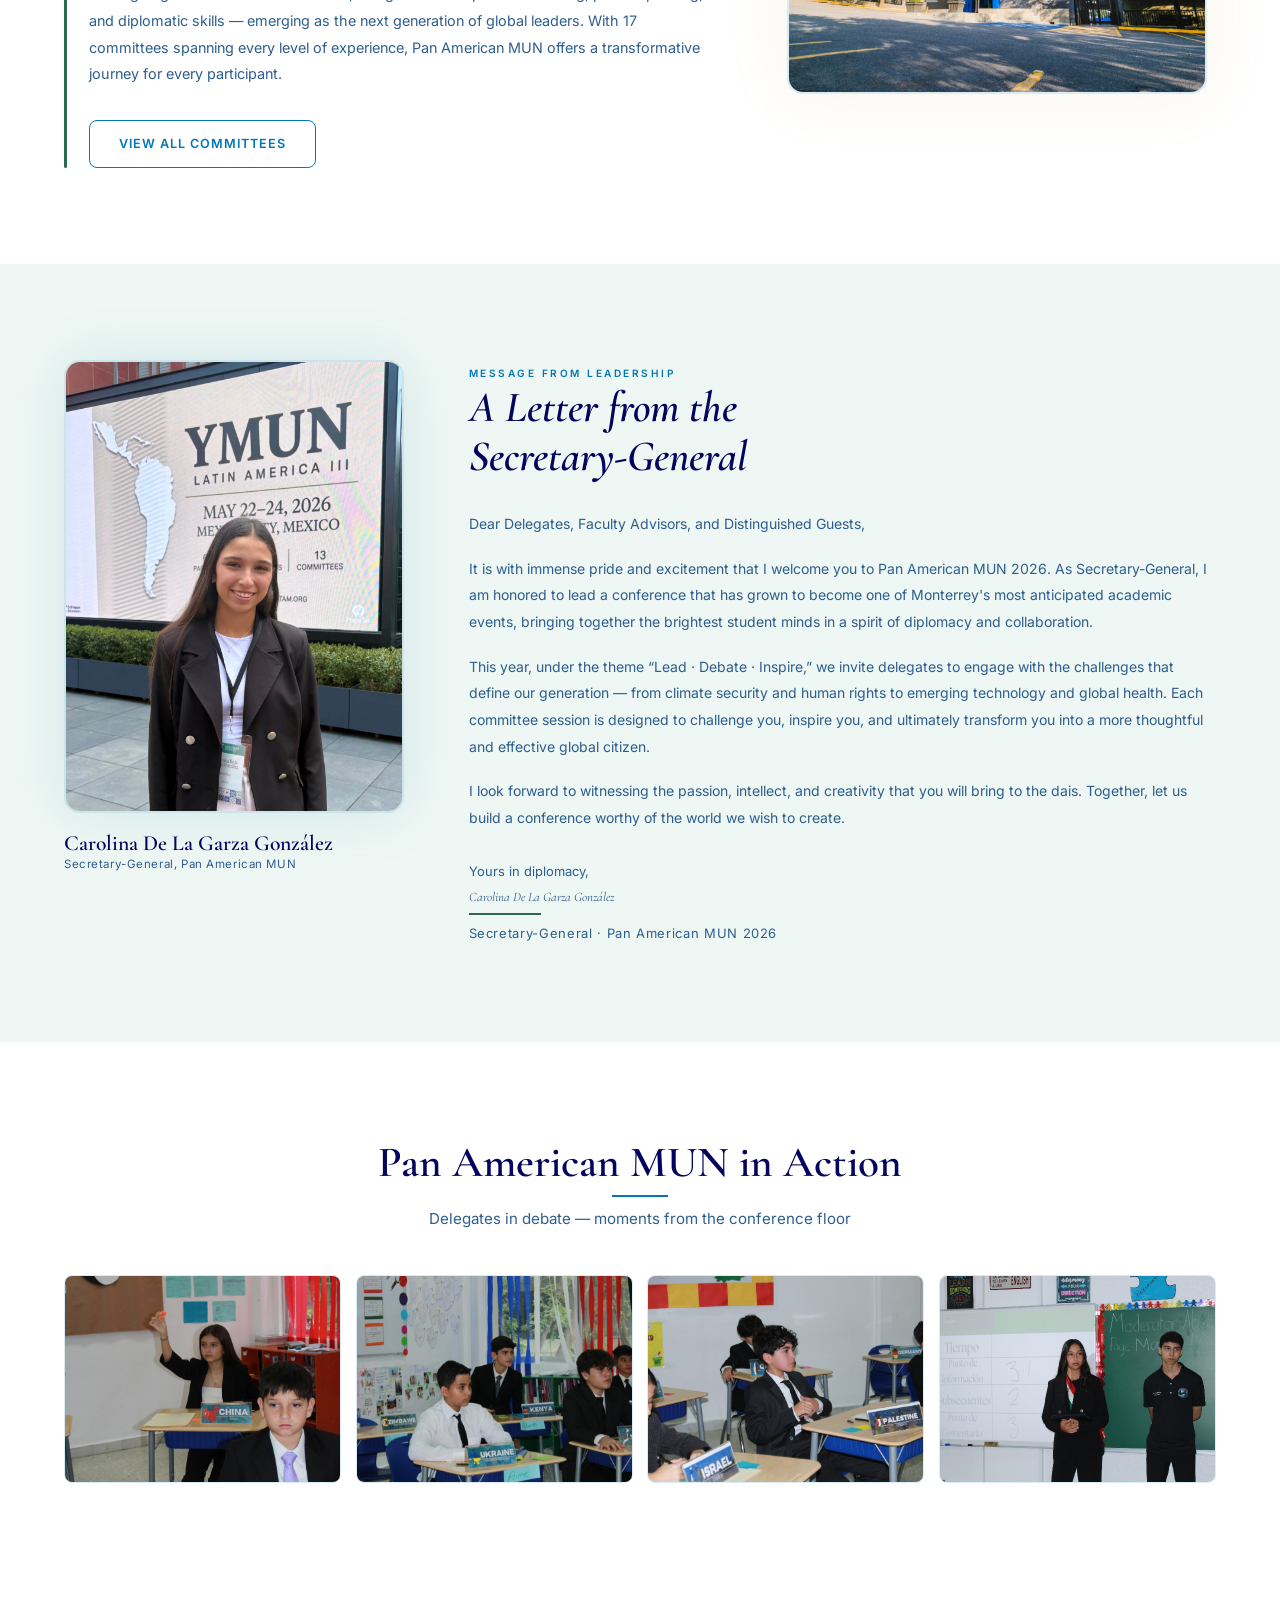
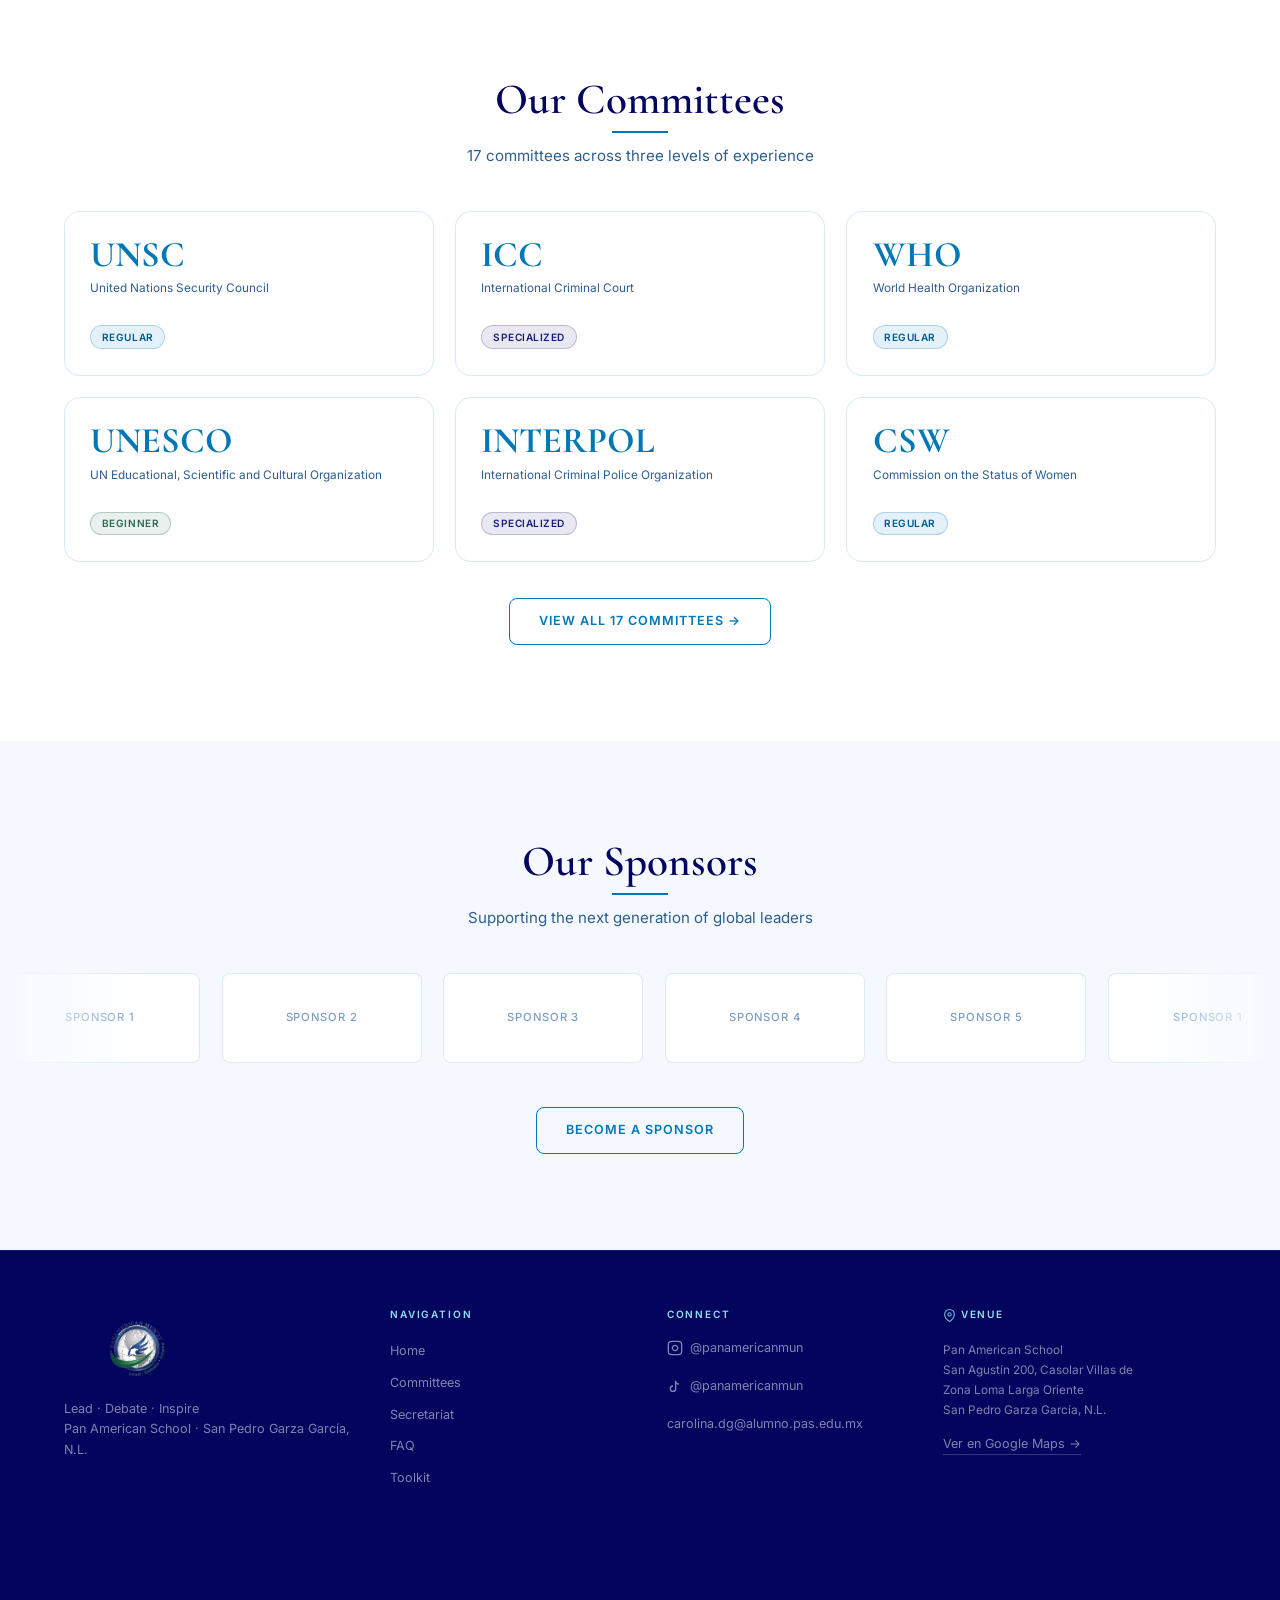
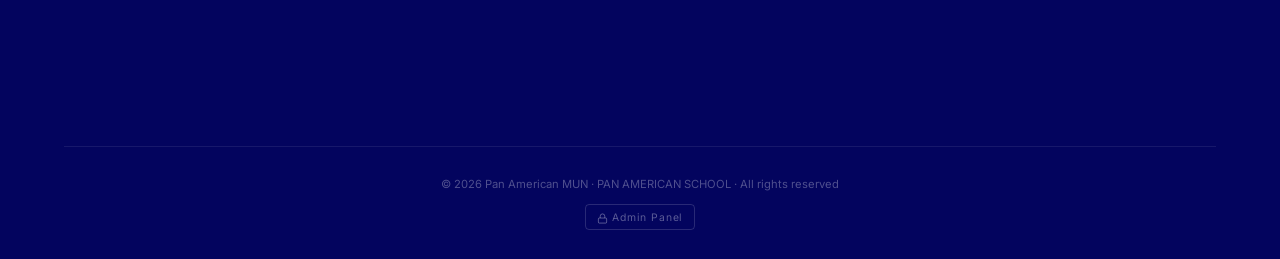
==== commit e6dd49ce: "Replace emoji icons with SVGs; fix GitHub SHA mismatch on publish" ====
--- a/index.html
+++ b/index.html
@@ -276,7 +276,7 @@
           <p class="footer-email"><a href="mailto:carolina.dg@alumno.pas.edu.mx">carolina.dg@alumno.pas.edu.mx</a></p>
         </div>
         <div class="footer-col">
-          <h4>📍 Venue</h4>
+          <h4><svg width="13" height="13" viewBox="0 0 24 24" fill="none" stroke="currentColor" stroke-width="2" style="vertical-align:middle;margin-right:.3rem;opacity:.8"><path d="M21 10c0 7-9 13-9 13s-9-6-9-13a9 9 0 0 1 18 0z"/><circle cx="12" cy="10" r="3"/></svg>Venue</h4>
           <p class="footer-address">Pan American School<br>San Agustín 200, Casolar Villas de<br>Zona Loma Larga Oriente<br>San Pedro Garza García, N.L.</p>
           <a href="https://maps.google.com/?q=Pan+American+School,+San+Pedro+Garza+Garcia,+Nuevo+Leon,+Mexico" target="_blank" rel="noopener" class="footer-maps-link">Ver en Google Maps →</a>
         </div>
@@ -286,7 +286,7 @@
       </div>
       <div class="footer-bottom">
         © 2026 Pan American MUN · PAN AMERICAN SCHOOL · All rights reserved
-        <br><a href="admin.html" class="footer-admin-link">⚙ Admin Panel</a>
+        <br><a href="admin.html" class="footer-admin-link"><svg width="11" height="11" viewBox="0 0 24 24" fill="none" stroke="currentColor" stroke-width="2" style="vertical-align:middle;margin-right:.3rem"><rect x="3" y="11" width="18" height="11" rx="2"/><path d="M7 11V7a5 5 0 0 1 10 0v4"/></svg>Admin Panel</a>
       </div>
     </div>
   </footer>
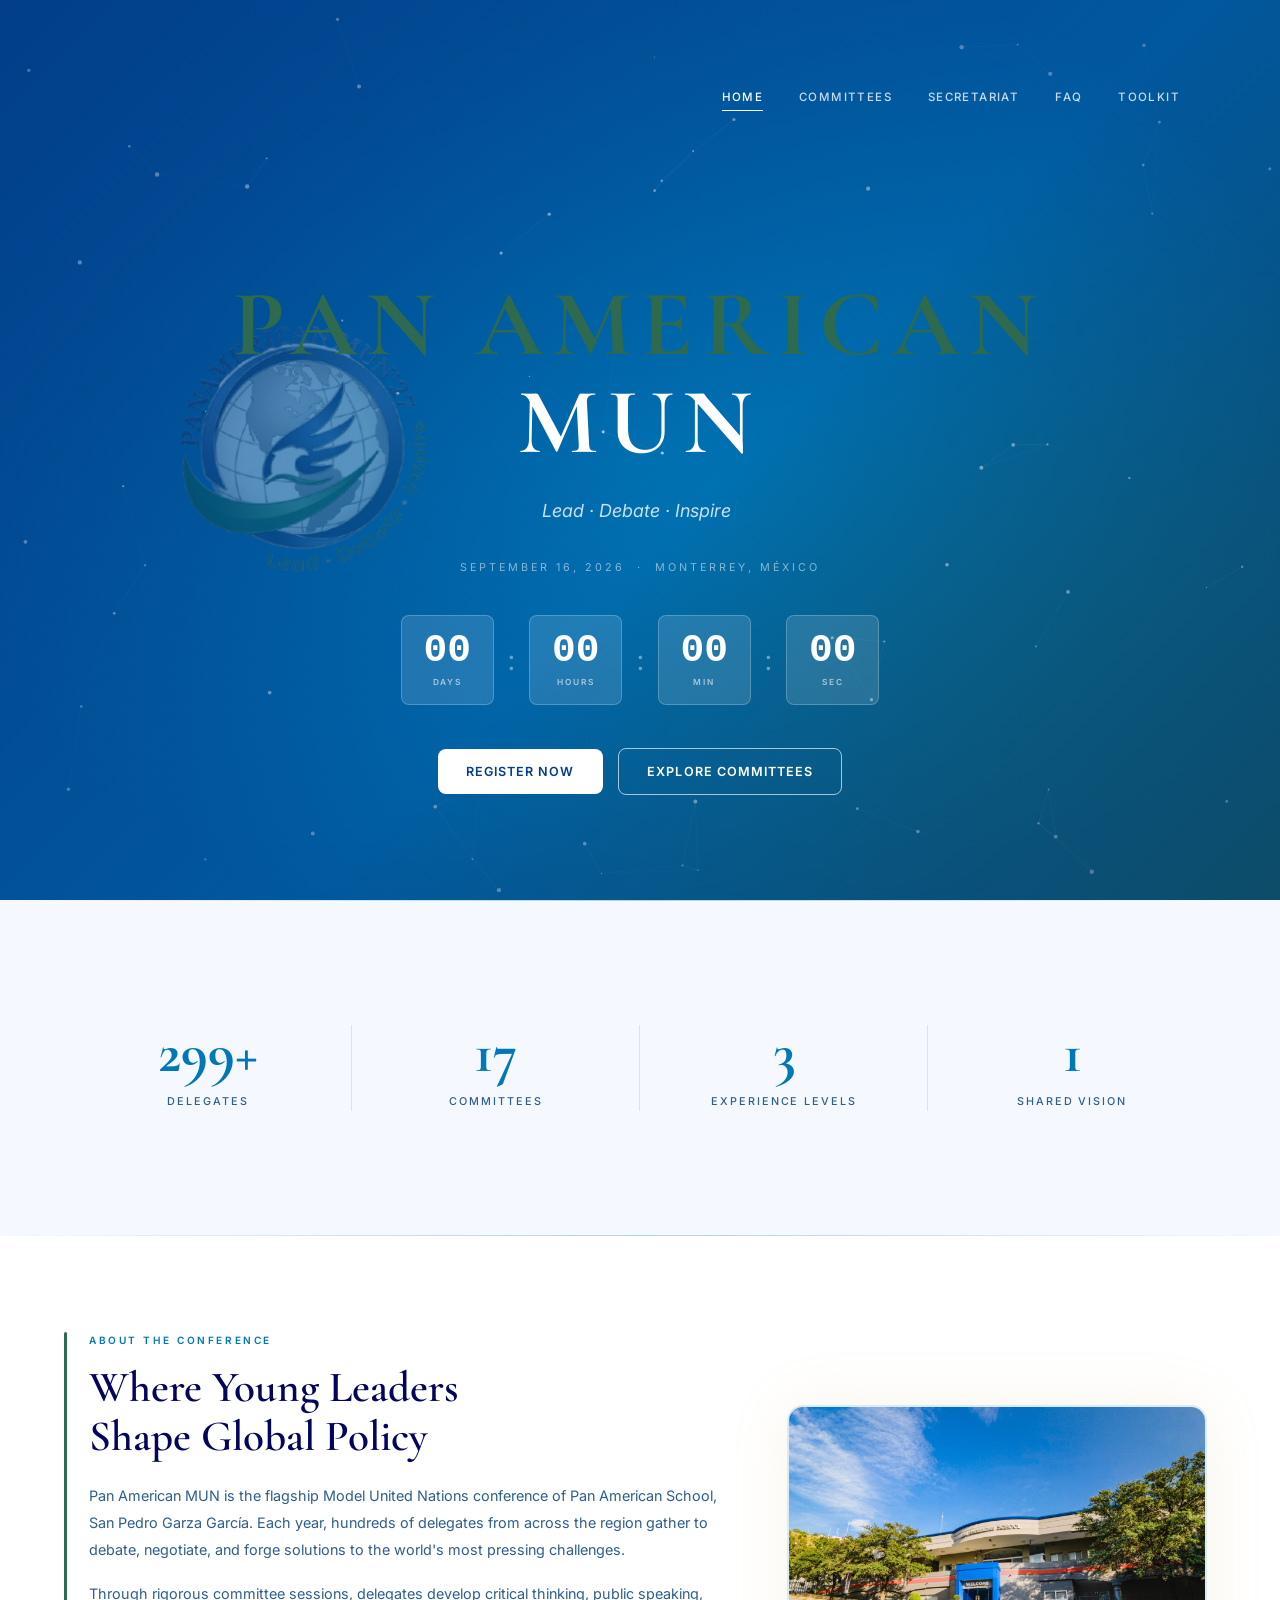
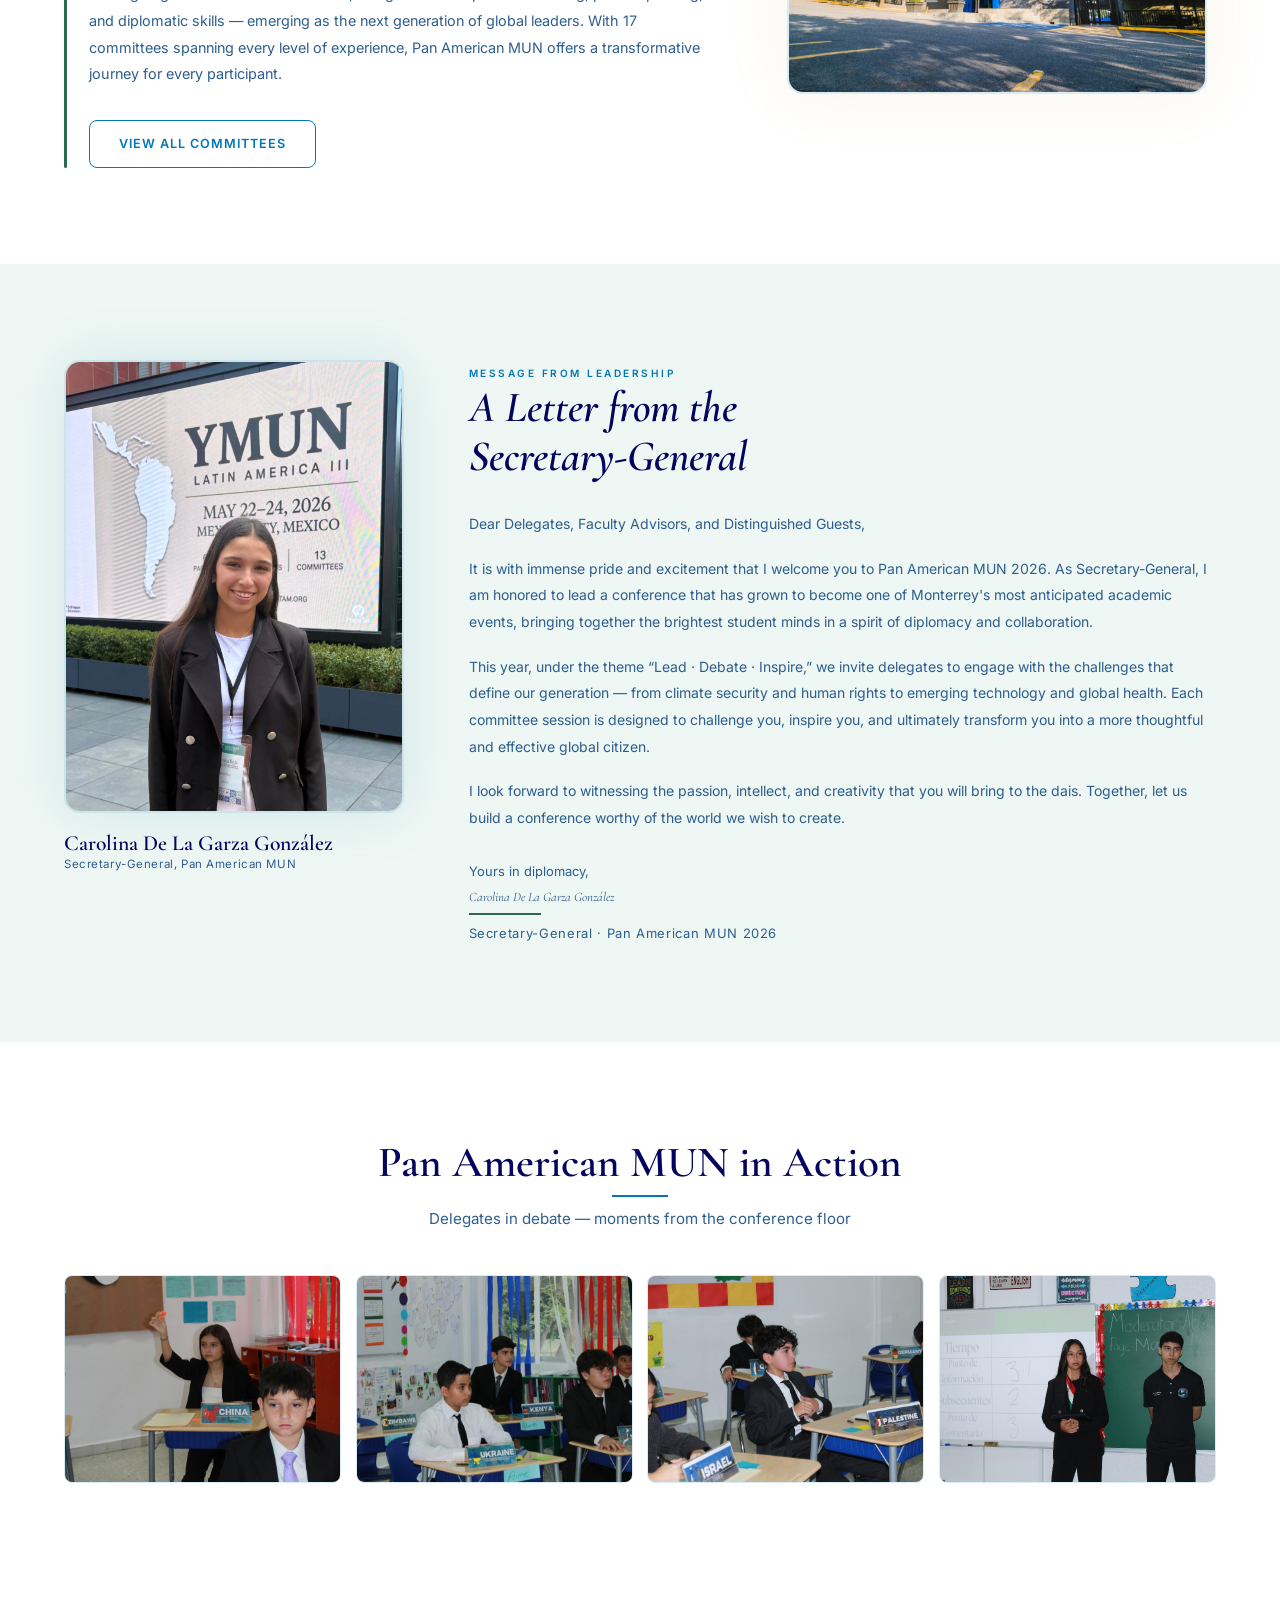
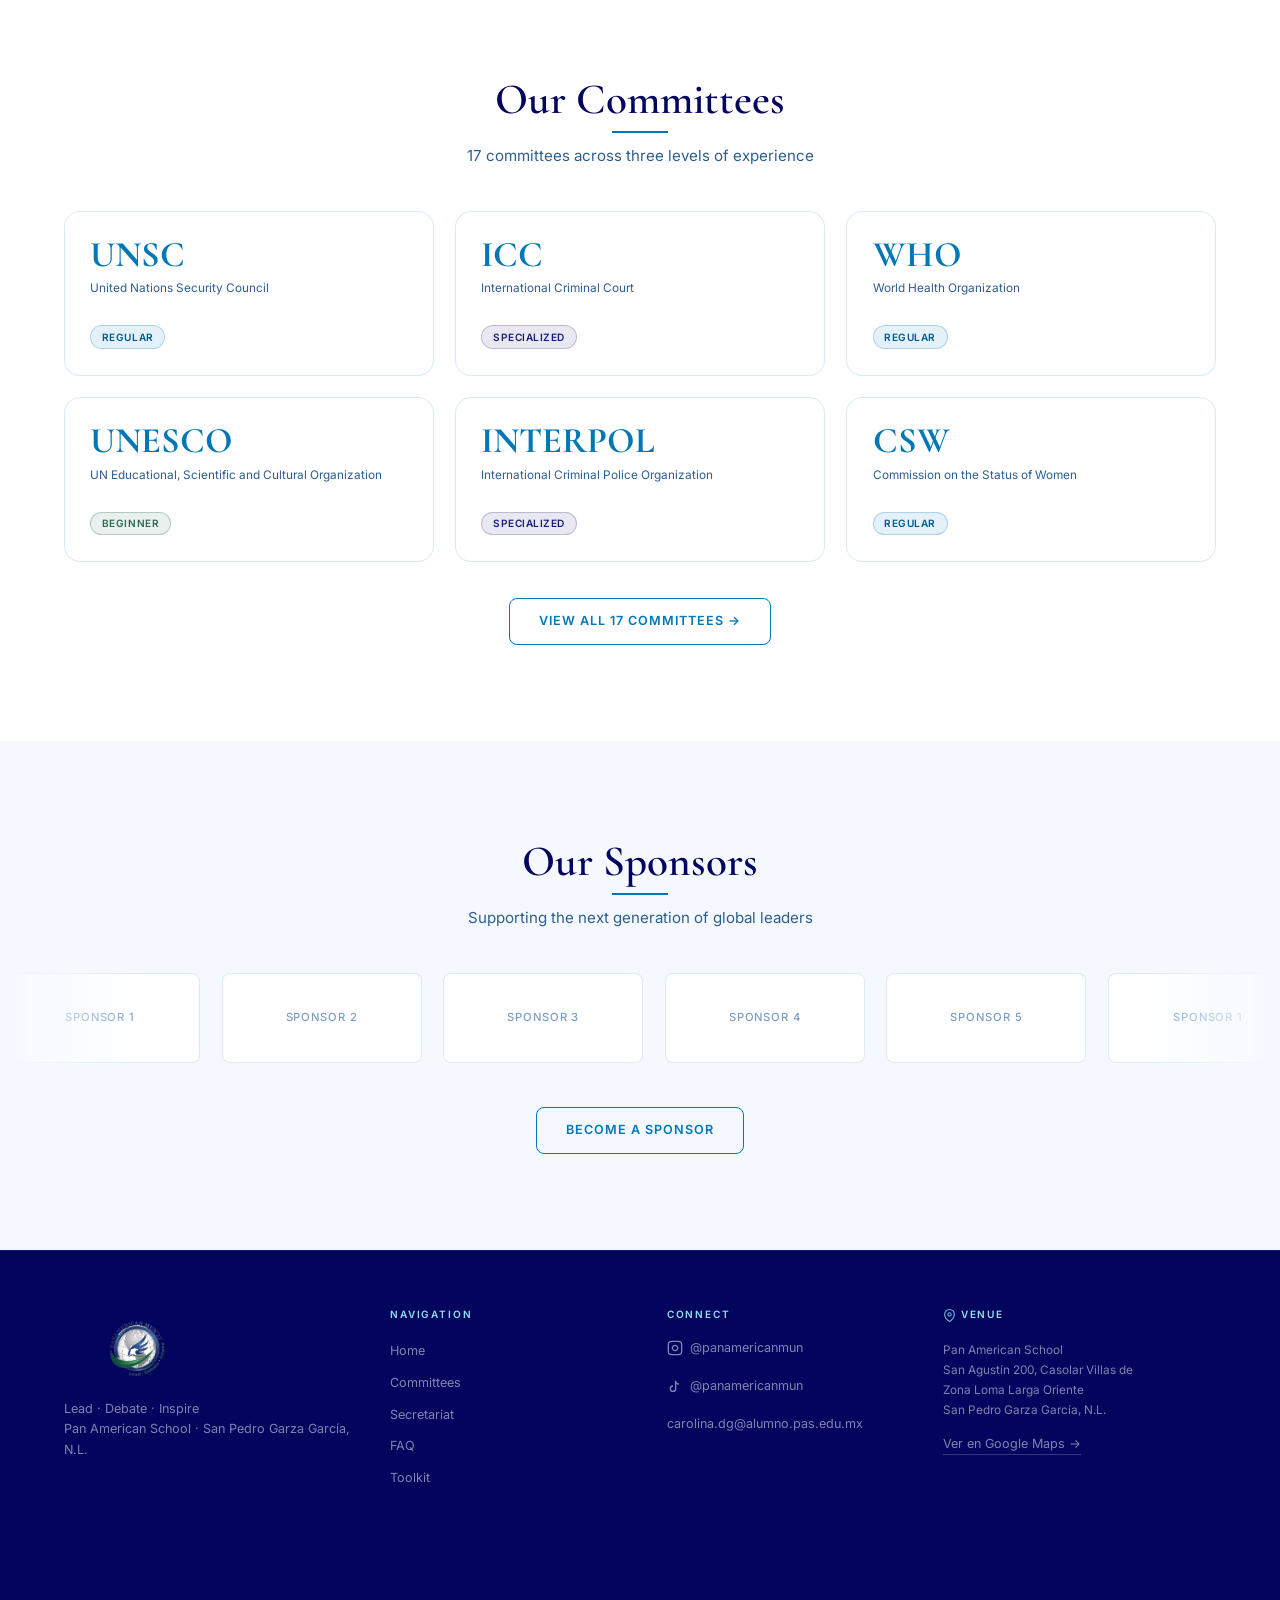
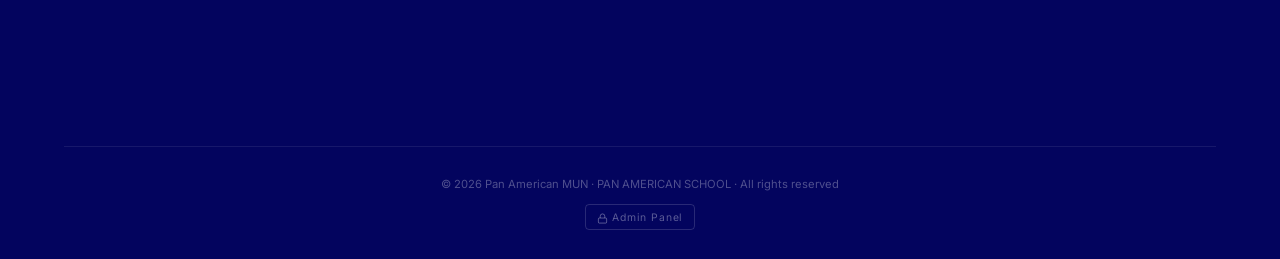
==== commit 4d65edb5: "Add visual editor: click-to-edit images/text on all pages, VE section in admin panel" ====
--- a/index.html
+++ b/index.html
@@ -18,7 +18,7 @@
   <nav class="navbar">
     <div class="container">
       <a href="index.html" class="nav-logo">
-        <img src="img/logo.png" alt="Pan American MUN" class="nav-logo-img">
+        <img src="img/logo.png" alt="Pan American MUN" class="nav-logo-img" data-ve-img="logo" data-ve-label="Logo">
       </a>
       <div class="nav-links">
         <a href="index.html" class="active">Home</a>
@@ -51,9 +51,9 @@
       <img src="img/logo.png" alt="">
     </div>
     <div class="hero-content">
-      <h1 class="hero-title"><span class="pine">Pan American</span><br>MUN</h1>
+      <h1 class="hero-title" data-ve-text="hero-title" data-ve-label="Hero Title"><span class="pine">Pan American</span><br>MUN</h1>
       <p class="hero-subtitle"><span id="hero-typewriter"></span></p>
-      <p class="hero-date">September 16, 2026 &nbsp;·&nbsp; Monterrey, México</p>
+      <p class="hero-date" data-ve-text="hero-date" data-ve-label="Event Date">September 16, 2026 &nbsp;·&nbsp; Monterrey, México</p>
       <div class="countdown">
         <div class="countdown-unit">
           <span class="countdown-num" id="cd-days">---</span>
@@ -114,7 +114,7 @@
           <div class="about-accent"></div>
           <div class="about-text">
             <span class="label-gold">About the Conference</span>
-            <h2>Where Young Leaders<br>Shape Global Policy</h2>
+            <h2 data-ve-text="about-heading" data-ve-label="About Heading">Where Young Leaders<br>Shape Global Policy</h2>
             <p>Pan American MUN is the flagship Model United Nations conference of Pan American School, San Pedro Garza García. Each year, hundreds of delegates from across the region gather to debate, negotiate, and forge solutions to the world's most pressing challenges.</p>
             <p>Through rigorous committee sessions, delegates develop critical thinking, public speaking, and diplomatic skills — emerging as the next generation of global leaders. With 17 committees spanning every level of experience, Pan American MUN offers a transformative journey for every participant.</p>
             <a href="committees.html" class="btn btn-outline mt-4">View All Committees</a>
@@ -122,7 +122,7 @@
         </div>
         <div class="about-graphic" data-aos="fade-left">
           <div class="about-school-photo">
-            <img src="img/school.jpg" alt="Pan American School — Pan American MUN venue">
+            <img src="img/school.jpg" alt="Pan American School — Pan American MUN venue" data-ve-img="school" data-ve-label="School Photo">
           </div>
         </div>
       </div>
@@ -134,7 +134,7 @@
     <div class="container">
       <div class="sg-letter-grid">
         <div data-aos="fade-right">
-          <img src="img/carolina.jpg" alt="Carolina De La Garza González — Secretary-General" class="sg-photo" onerror="this.outerHTML='<div class=\'sg-photo-placeholder\'><svg width=\'64\' height=\'64\' viewBox=\'0 0 24 24\' fill=\'none\' stroke=\'currentColor\' stroke-width=\'1.5\'><path d=\'M20 21v-2a4 4 0 0 0-4-4H8a4 4 0 0 0-4 4v2\'/><circle cx=\'12\' cy=\'7\' r=\'4\'/></svg><span>Photo coming soon</span></div>'">
+          <img src="img/carolina.jpg" alt="Carolina De La Garza González — Secretary-General" class="sg-photo" data-ve-img="sg-photo" data-ve-label="SG Photo" onerror="this.outerHTML='<div class=\'sg-photo-placeholder\'><svg width=\'64\' height=\'64\' viewBox=\'0 0 24 24\' fill=\'none\' stroke=\'currentColor\' stroke-width=\'1.5\'><path d=\'M20 21v-2a4 4 0 0 0-4-4H8a4 4 0 0 0-4 4v2\'/><circle cx=\'12\' cy=\'7\' r=\'4\'/></svg><span>Photo coming soon</span></div>'">
           <h3 class="sg-name">Carolina De La Garza González</h3>
           <p class="sg-title-lbl">Secretary-General, Pan American MUN</p>
         </div>
@@ -162,10 +162,10 @@
       <h2 class="section-title" data-aos="fade-up"><span>Pan American MUN in Action</span></h2>
       <p class="section-subtitle" data-aos="fade-up" data-aos-delay="80">Delegates in debate — moments from the conference floor</p>
       <div class="in-action-grid">
-        <img src="img/session1.jpg" alt="Committee session in progress" data-aos="fade-up" data-aos-delay="0">
-        <img src="img/session2.jpg" alt="Delegates debating at the dais" data-aos="fade-up" data-aos-delay="80">
-        <img src="img/session3.jpg" alt="Opening ceremony of Pan American MUN" data-aos="fade-up" data-aos-delay="160">
-        <img src="img/session4.jpg" alt="Awards ceremony at Pan American MUN" data-aos="fade-up" data-aos-delay="240">
+        <img src="img/session1.jpg" alt="Committee session in progress" data-aos="fade-up" data-aos-delay="0" data-ve-img="session1" data-ve-label="Gallery 1">
+        <img src="img/session2.jpg" alt="Delegates debating at the dais" data-aos="fade-up" data-aos-delay="80" data-ve-img="session2" data-ve-label="Gallery 2">
+        <img src="img/session3.jpg" alt="Opening ceremony of Pan American MUN" data-aos="fade-up" data-aos-delay="160" data-ve-img="session3" data-ve-label="Gallery 3">
+        <img src="img/session4.jpg" alt="Awards ceremony at Pan American MUN" data-aos="fade-up" data-aos-delay="240" data-ve-img="session4" data-ve-label="Gallery 4">
       </div>
     </div>
   </section>
@@ -292,12 +292,14 @@
   </footer>
 
   <script src="js/site-data.js"></script>
+  <script src="js/visual-editor.js"></script>
   <script src="https://unpkg.com/aos@2.3.4/dist/aos.js"></script>
   <script src="js/main.js"></script>
   <script>
   (async function(){
     if (typeof SiteData === 'undefined') return;
     const d = await SiteData.loadRemote();
+    if (d.ve && window.VE_applyRemote) VE_applyRemote(d.ve);
     const sgPhoto = document.querySelector('.sg-photo');
     if (sgPhoto) sgPhoto.src = d.sg.photo;
     const sgName = document.querySelector('.sg-name');
